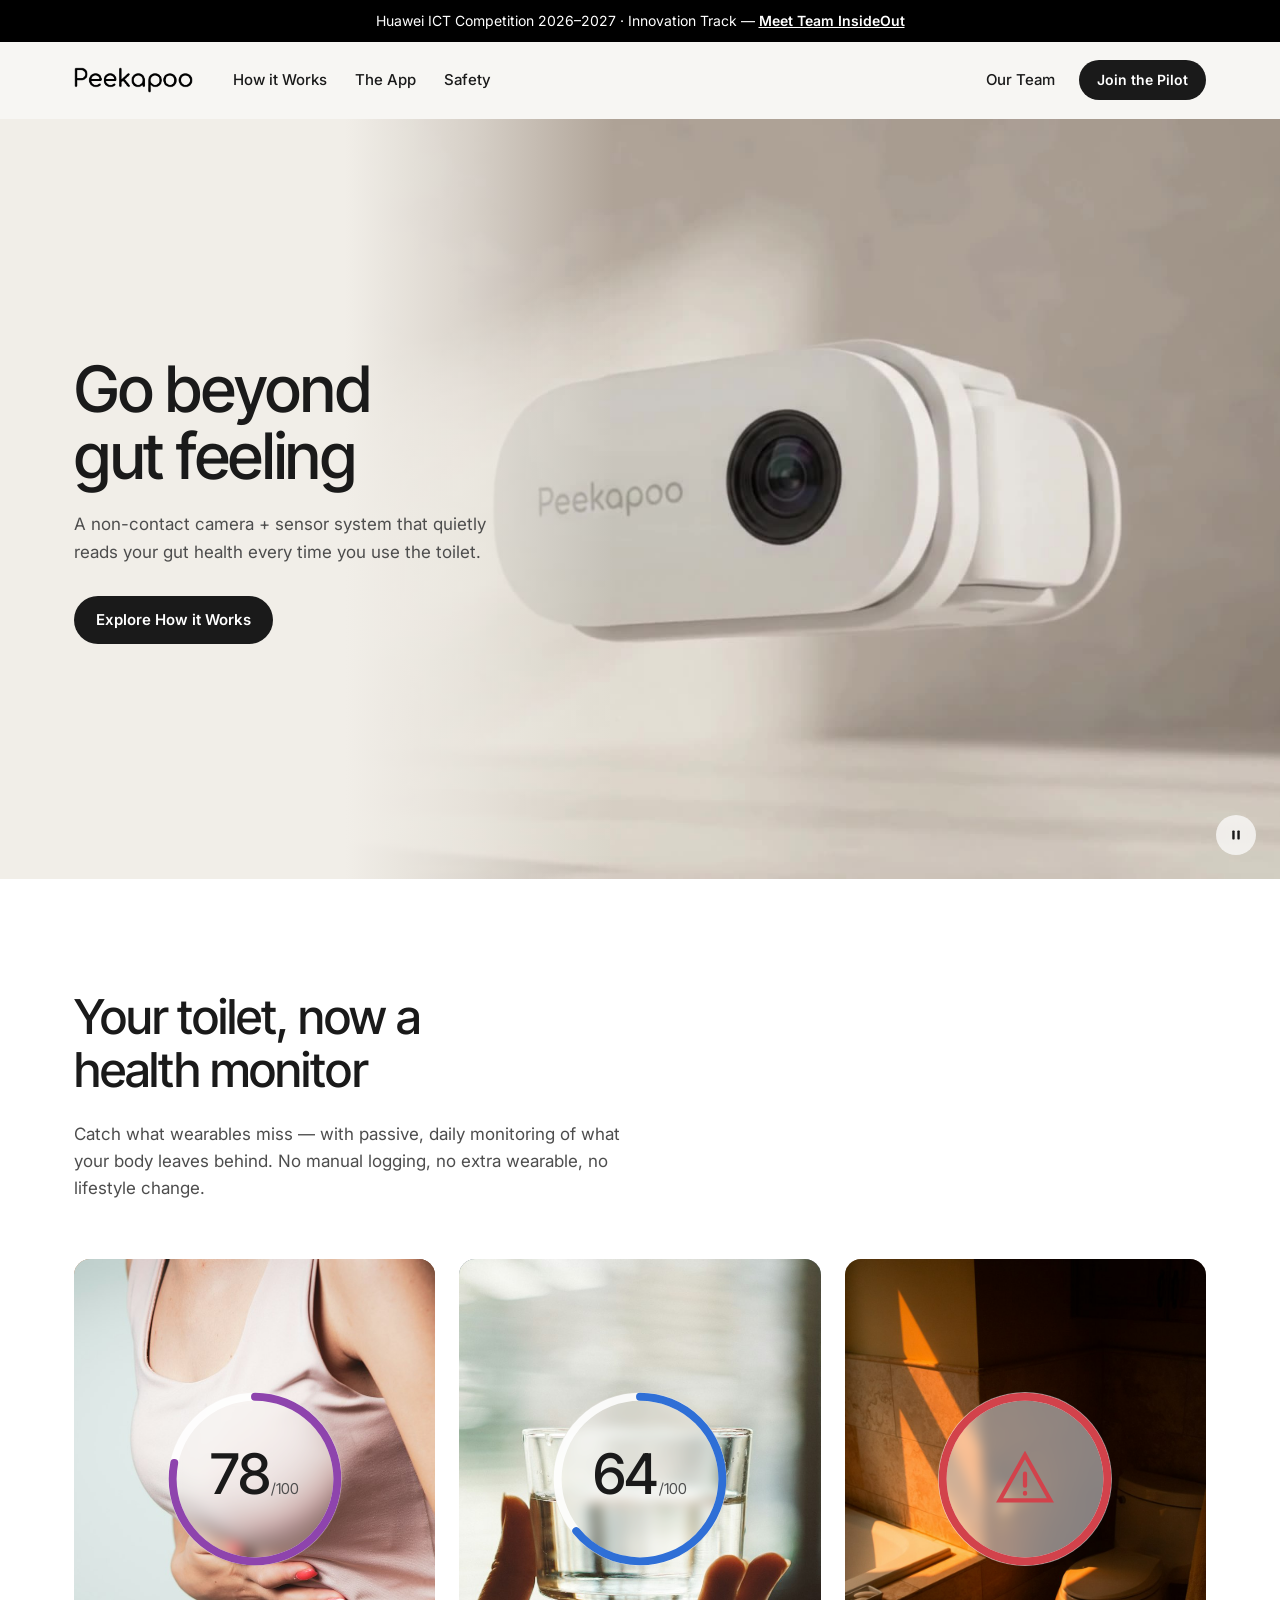
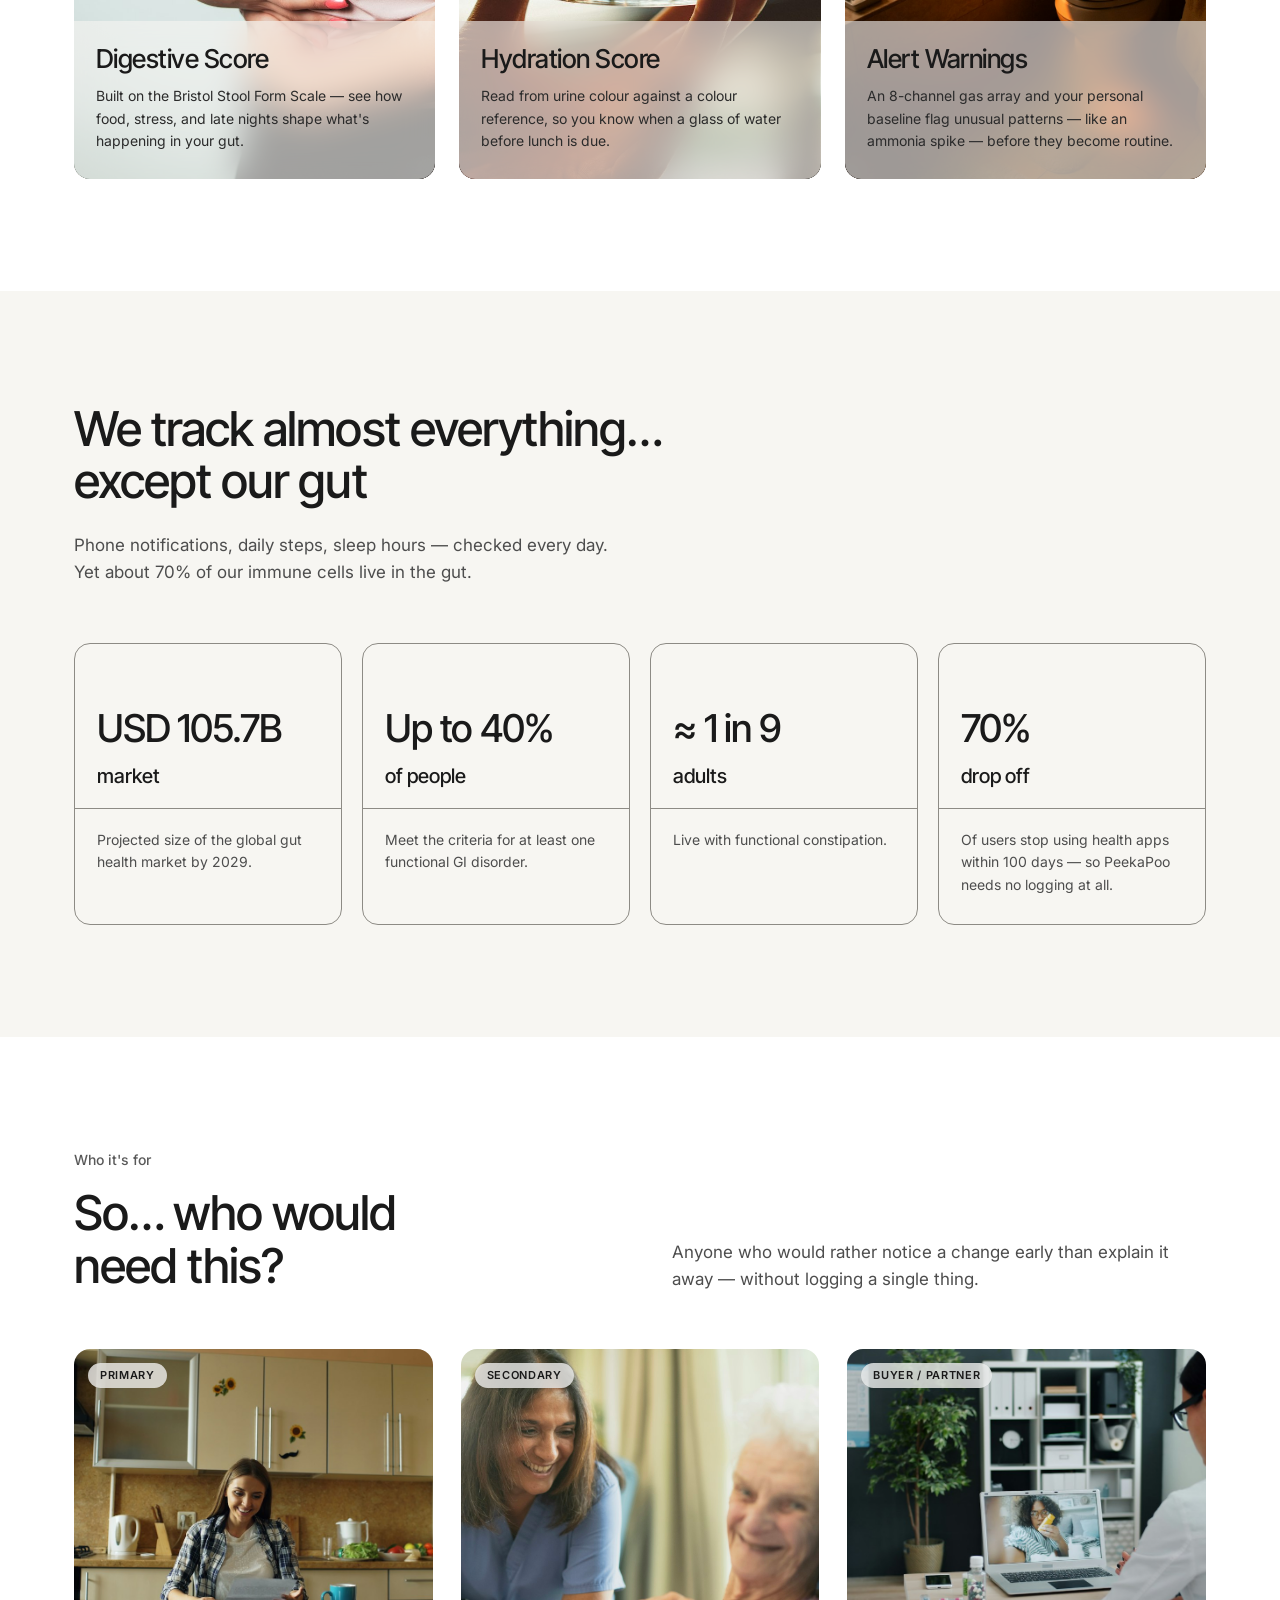
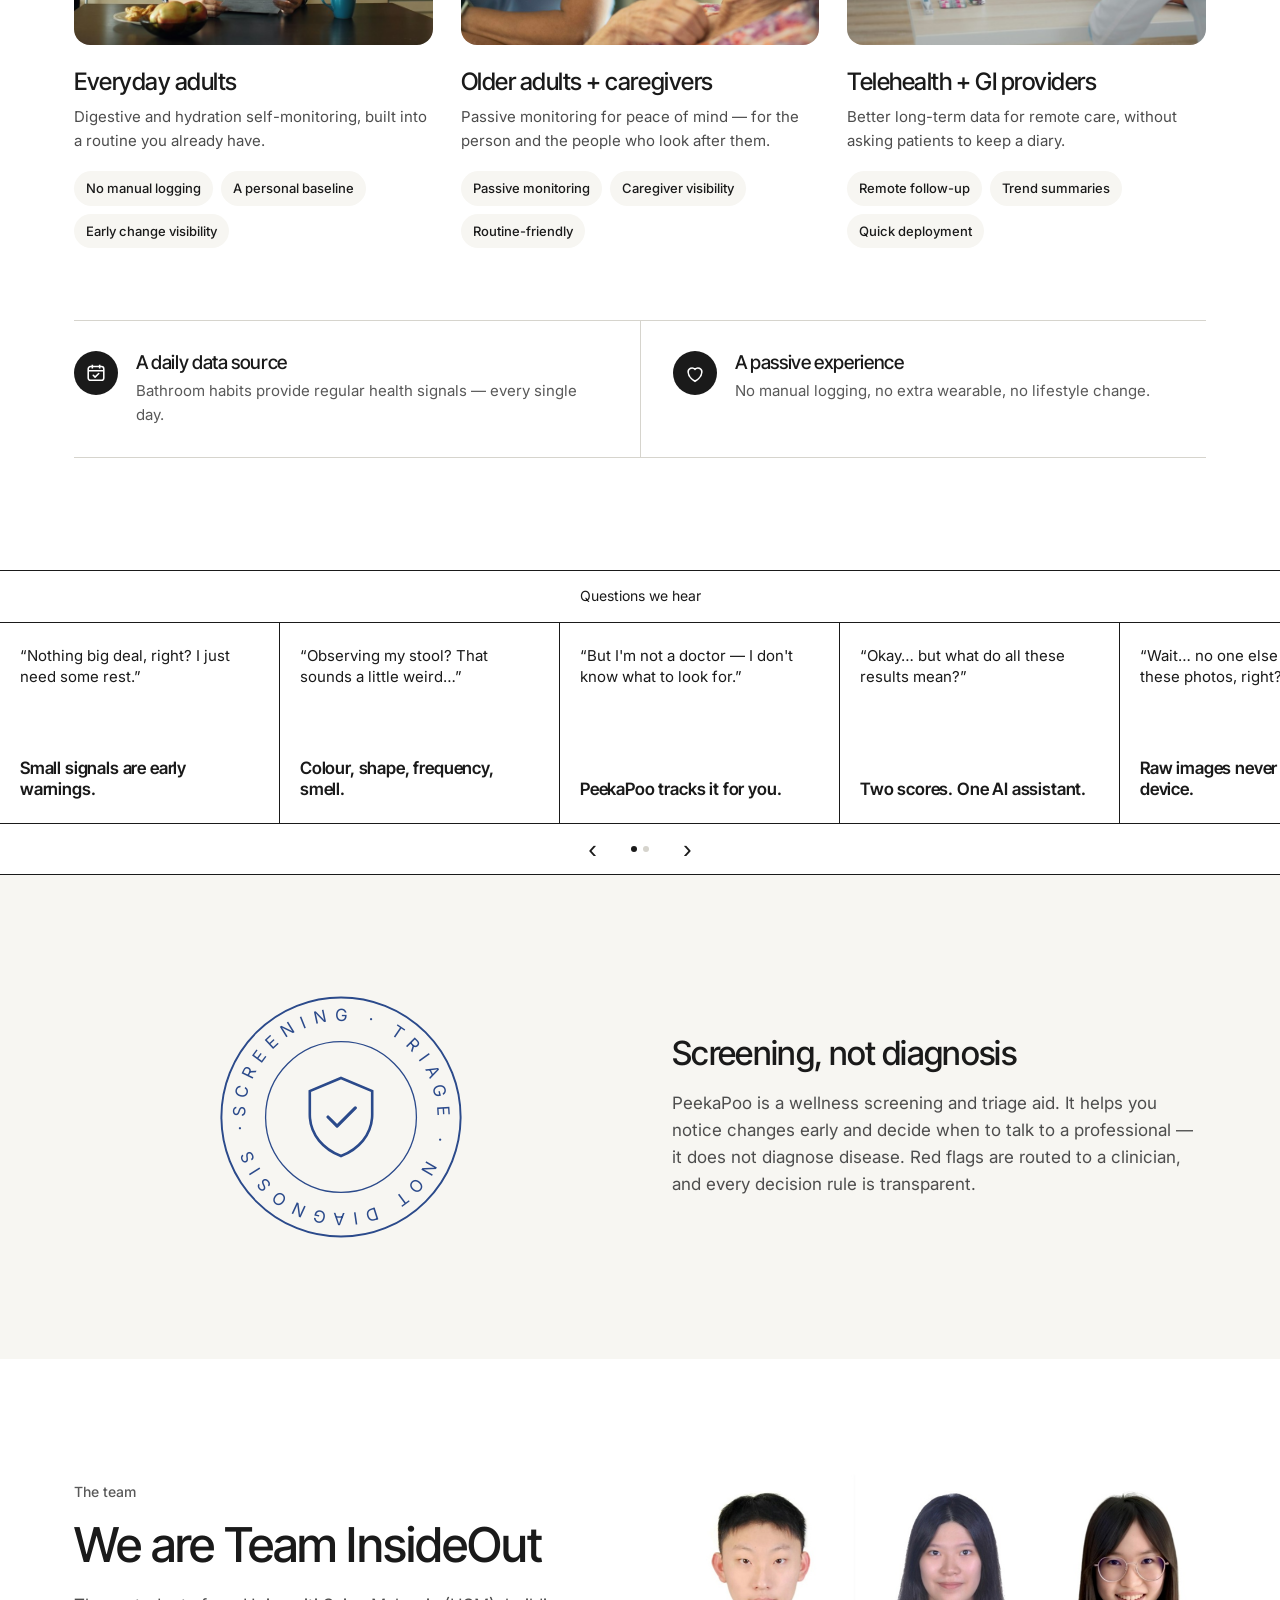
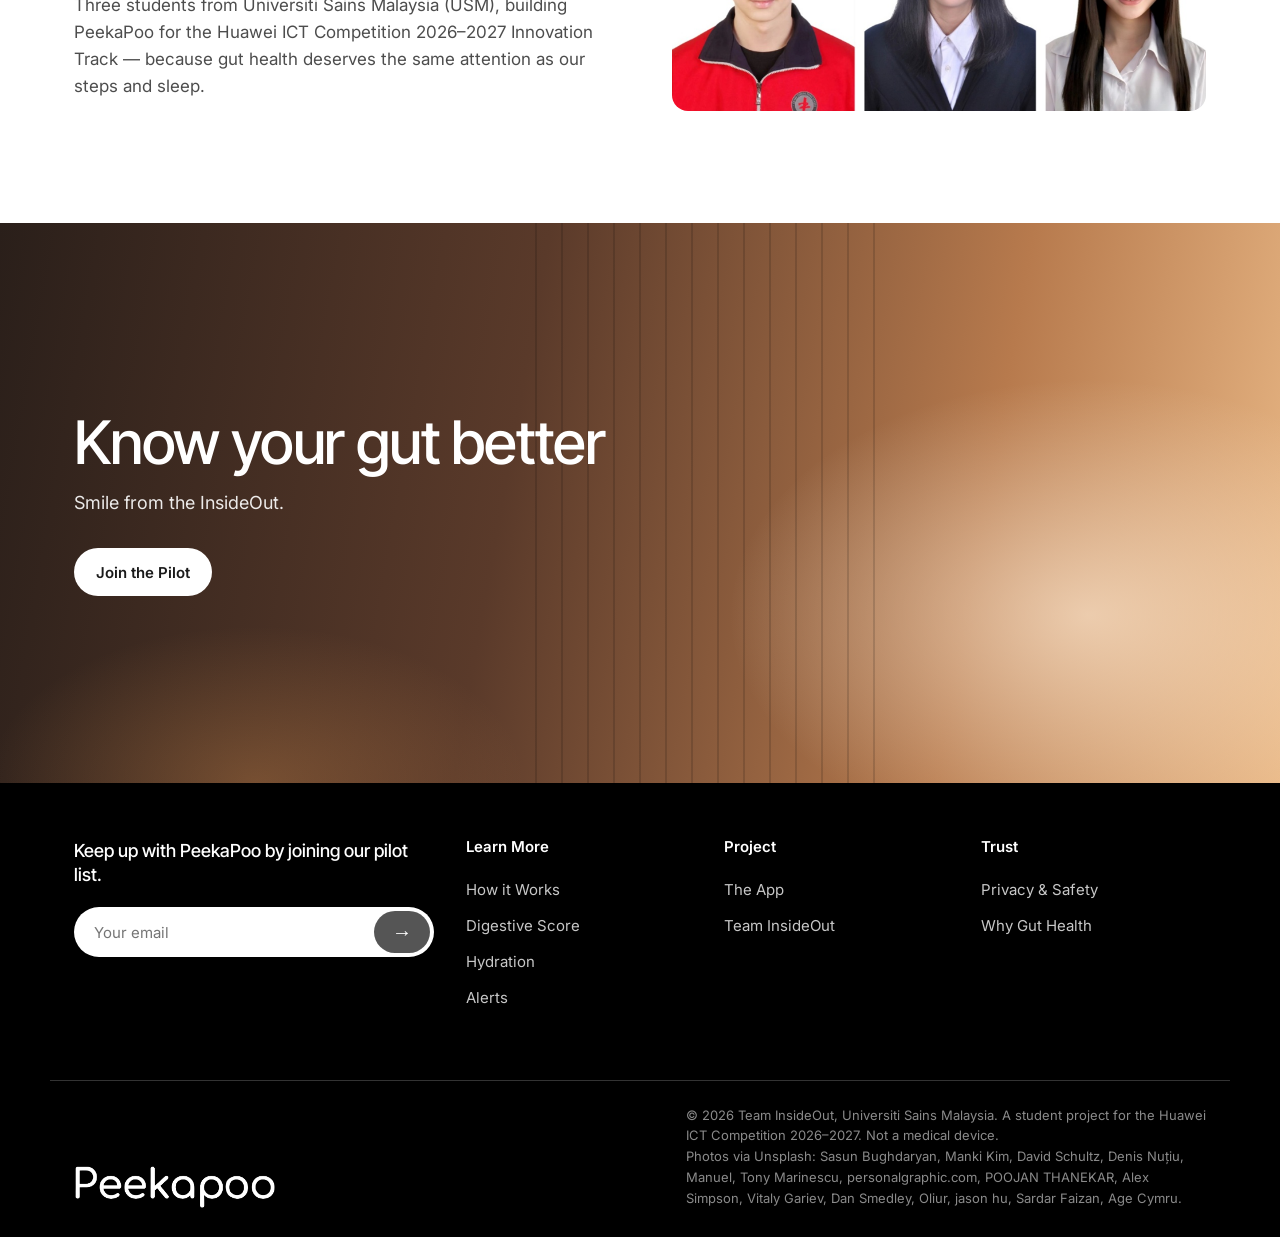
==== index.html @ 0a63be62 "Use Peekapoo wordmark as site logo, with cache-safe fallbacks" ====
<!doctype html>
<html lang="en">
<head>
  <meta charset="utf-8">
  <meta name="viewport" content="width=device-width, initial-scale=1">
  <title>PeekaPoo – Non-Contact AI Gut Health Monitor for Your Toilet</title>
  <meta name="description" content="PeekaPoo is a non-contact camera and gas-sensor system that quietly reads your gut health every time you use the toilet — Digestive and Hydration Scores, alerts and an AI assistant. By Team InsideOut, USM.">
  <link rel="canonical" href="https://yangye3058845465-sys.github.io/peekapoo-website/">
  <meta name="theme-color" content="#f7f6f2">
  <link rel="icon" href="assets/favicon.svg" type="image/svg+xml">
  <link rel="icon" href="favicon.ico" sizes="32x32">
  <link rel="apple-touch-icon" href="assets/apple-touch-icon.png">
  <meta property="og:type" content="website">
  <meta property="og:site_name" content="PeekaPoo">
  <meta property="og:title" content="PeekaPoo – Non-Contact AI Gut Health Monitor for Your Toilet">
  <meta property="og:description" content="PeekaPoo is a non-contact camera and gas-sensor system that quietly reads your gut health every time you use the toilet — Digestive and Hydration Scores, alerts and an AI assistant. By Team InsideOut, USM.">
  <meta property="og:url" content="https://yangye3058845465-sys.github.io/peekapoo-website/">
  <meta property="og:image" content="https://yangye3058845465-sys.github.io/peekapoo-website/assets/og-image.jpg">
  <meta property="og:image:width" content="1200">
  <meta property="og:image:height" content="630">
  <meta name="twitter:card" content="summary_large_image">
  <script type="application/ld+json">{"@context": "https://schema.org", "@graph": [{"@type": "WebSite", "name": "PeekaPoo", "url": "https://yangye3058845465-sys.github.io/peekapoo-website/"}, {"@type": "Organization", "name": "Team InsideOut", "url": "https://yangye3058845465-sys.github.io/peekapoo-website/", "logo": "https://yangye3058845465-sys.github.io/peekapoo-website/assets/apple-touch-icon.png", "description": "Student team from Universiti Sains Malaysia building PeekaPoo for the Huawei ICT Competition 2026–2027 Innovation Track."}]}</script>
  <link rel="preconnect" href="https://fonts.googleapis.com">
  <link rel="preconnect" href="https://fonts.gstatic.com" crossorigin>
  <link href="https://fonts.googleapis.com/css2?family=Inter+Tight:wght@400;500;600&family=Inter:wght@400;500;600&display=swap" rel="stylesheet">
  <link rel="stylesheet" href="styles.css?v=32959e70">
  <script>document.documentElement.classList.add("js")</script>
</head>
<body>

<!-- Announcement bar -->
<div class="announce">
  Huawei ICT Competition 2026–2027 · Innovation Track — <a href="#team">Meet Team InsideOut</a>
</div>

<!-- Navigation -->
<header class="nav" id="top">
  <div class="container nav__inner">
    <a class="logo" href="index.html" aria-label="Peekapoo – home">
      <img class="logo__img" src="assets/logo-wordmark.png" alt="Peekapoo" width="119" height="26">
    </a>
    <nav class="nav__links" aria-label="Primary">
      <a href="how-it-works.html">How it Works</a>
      <a href="app.html">The App</a>
      <a href="safety.html">Safety</a>
    </nav>
    <div class="nav__right">
      <a class="nav__text" href="#team">Our Team</a>
      <a class="btn btn--dark btn--sm" href="#pilot">Join the Pilot</a>
      <button class="nav__burger" aria-label="Open menu" aria-expanded="false"><span></span><span></span></button>
    </div>
  </div>
  <div class="nav__mobile" hidden>
    <a href="how-it-works.html">How it Works</a>
    <a href="app.html">The App</a>
    <a href="safety.html">Safety</a>
    <a href="#team">Our Team</a>
  </div>
</header>

<main>

  <!-- Hero: product film loops behind the headline -->
  <section class="hero">
    <video class="hero__video" autoplay muted loop playsinline preload="auto" poster="assets/hero-poster.jpg" aria-hidden="true">
      <source src="assets/hero-video-sm.mp4" type="video/mp4" media="(max-width: 700px)">
      <source src="assets/hero-video.mp4" type="video/mp4">
    </video>
    <div class="hero__veil" aria-hidden="true"></div>
    <div class="container hero__content">
      <h1>Go beyond <br>gut feeling</h1>
      <p>A non-contact camera + sensor system that quietly reads your gut health every time you use the toilet.</p>
      <a class="btn btn--dark" href="how-it-works.html">Explore How it Works</a>
    </div>
    <button class="hero__toggle" type="button" aria-label="Pause background video" aria-pressed="false">
      <svg class="hero__icon-pause" viewBox="0 0 24 24" aria-hidden="true"><rect x="7" y="6" width="3.2" height="12" rx="1"/><rect x="13.8" y="6" width="3.2" height="12" rx="1"/></svg>
      <svg class="hero__icon-play" viewBox="0 0 24 24" aria-hidden="true"><path d="M8.5 6.2v11.6a.8.8 0 0 0 1.2.7l9-5.8a.8.8 0 0 0 0-1.4l-9-5.8a.8.8 0 0 0-1.2.7Z"/></svg>
    </button>
  </section>

  <!-- Turn your toilet into a tracker -->
  <section class="section section--white" id="tracker">
    <div class="container">
      <h2 class="reveal">Your toilet, now a<br>health monitor</h2>
      <p class="lead reveal">Catch what wearables miss — with passive, daily monitoring of what your body leaves behind. No manual logging, no extra wearable, no lifestyle change.</p>

      <div class="cards3">
        <article class="metric-card metric-card--gut reveal">
          <div class="metric-card__media">
            <img class="metric-card__photo" src="assets/card-digestive.jpg" alt="Person holding their stomach in discomfort" loading="lazy">
            <div class="ring" data-value="78" style="--ring:#8E44AD">
              <svg viewBox="0 0 120 120"><circle class="ring__track" cx="60" cy="60" r="52"/><circle class="ring__bar" cx="60" cy="60" r="52"/></svg>
              <div class="ring__label"><b class="ring__num" data-count="78">0</b><small>/100</small></div>
            </div>
          </div>
          <div class="metric-card__body">
            <h3>Digestive Score</h3>
            <p>Built on the Bristol Stool Form Scale — see how food, stress, and late nights shape what's happening in your gut.</p>
          </div>
        </article>

        <article class="metric-card metric-card--hydra reveal">
          <div class="metric-card__media">
            <img class="metric-card__photo" src="assets/card-hydration.jpg" alt="Hand holding a glass of water in window light" loading="lazy">
            <div class="ring" data-value="64" style="--ring:#2F6FD6">
              <svg viewBox="0 0 120 120"><circle class="ring__track" cx="60" cy="60" r="52"/><circle class="ring__bar" cx="60" cy="60" r="52"/></svg>
              <div class="ring__label"><b class="ring__num" data-count="64">0</b><small>/100</small></div>
            </div>
          </div>
          <div class="metric-card__body">
            <h3>Hydration Score</h3>
            <p>Read from urine colour against a colour reference, so you know when a glass of water before lunch is due.</p>
          </div>
        </article>

        <article class="metric-card metric-card--alert reveal">
          <div class="metric-card__media">
            <img class="metric-card__photo" src="assets/card-alert.jpg" alt="Toilet in a bathroom lit by warm evening sun" loading="lazy">
            <div class="ring ring--icon" data-value="100" style="--ring:#D2424B">
              <svg viewBox="0 0 120 120"><circle class="ring__track" cx="60" cy="60" r="52"/><circle class="ring__bar" cx="60" cy="60" r="52"/></svg>
              <div class="ring__label">
                <svg class="ring__glyph" viewBox="0 0 24 24" fill="none" stroke="currentColor" stroke-width="1.6"><path d="M12 3 2.5 20h19L12 3Z"/><path d="M12 10v4.5M12 17.2v.3" stroke-linecap="round"/></svg>
              </div>
            </div>
          </div>
          <div class="metric-card__body">
            <h3>Alert Warnings</h3>
            <p>An 8-channel gas array and your personal baseline flag unusual patterns — like an ammonia spike — before they become routine.</p>
          </div>
        </article>
      </div>
    </div>
  </section>

  <!-- Stats -->
  <section class="section section--cream" id="why">
    <div class="container">
      <h2 class="reveal">We track almost everything…<br>except our gut</h2>
      <p class="lead reveal">Phone notifications, daily steps, sleep hours — checked every day. Yet about 70% of our immune cells live in the gut.</p>
      <div class="stats">
        <article class="stat reveal">
          <div class="stat__top"><b>USD 105.7B</b><span>market</span></div>
          <p>Projected size of the global gut health market by 2029.</p>
        </article>
        <article class="stat reveal">
          <div class="stat__top"><b>Up to 40%</b><span>of people</span></div>
          <p>Meet the criteria for at least one functional GI disorder.</p>
        </article>
        <article class="stat reveal">
          <div class="stat__top"><b>≈ 1 in 9</b><span>adults</span></div>
          <p>Live with functional constipation.</p>
        </article>
        <article class="stat reveal">
          <div class="stat__top"><b>70%</b><span>drop off</span></div>
          <p>Of users stop using health apps within 100 days — so PeekaPoo needs no logging at all.</p>
        </article>
      </div>
    </div>
  </section>

  <!-- Who it's for -->
  <section class="section section--white" id="users">
    <div class="container split split--bottom">
      <div class="reveal">
        <p class="eyebrow">Who it's for</p>
        <h2>So… who would<br>need this?</h2>
      </div>
      <p class="lead reveal">Anyone who would rather notice a change early than explain it away — without logging a single thing.</p>
    </div>

    <div class="container personas">
      <article class="persona reveal">
        <figure class="persona__media">
          <img src="assets/user-everyday.jpg" alt="Woman reading at a kitchen table in the morning" loading="lazy">
          <span class="persona__tag">Primary</span>
        </figure>
        <h3>Everyday adults</h3>
        <p class="persona__line">Digestive and hydration self-monitoring, built into a routine you already have.</p>
        <ul class="persona__jobs">
          <li>No manual logging</li><li>A personal baseline</li><li>Early change visibility</li>
        </ul>
      </article>
      <article class="persona reveal">
        <figure class="persona__media">
          <img src="assets/user-caregiver.jpg" alt="Caregiver sharing a laugh with an elderly woman" loading="lazy">
          <span class="persona__tag">Secondary</span>
        </figure>
        <h3>Older adults + caregivers</h3>
        <p class="persona__line">Passive monitoring for peace of mind — for the person and the people who look after them.</p>
        <ul class="persona__jobs">
          <li>Passive monitoring</li><li>Caregiver visibility</li><li>Routine-friendly</li>
        </ul>
      </article>
      <article class="persona reveal">
        <figure class="persona__media">
          <img src="assets/user-provider.jpg" alt="Doctor speaking with a patient over a video call" loading="lazy">
          <span class="persona__tag">Buyer / Partner</span>
        </figure>
        <h3>Telehealth + GI providers</h3>
        <p class="persona__line">Better long-term data for remote care, without asking patients to keep a diary.</p>
        <ul class="persona__jobs">
          <li>Remote follow-up</li><li>Trend summaries</li><li>Quick deployment</li>
        </ul>
      </article>
    </div>

    <div class="container">
      <div class="common reveal">
        <div class="common__item">
          <span class="common__icon" aria-hidden="true"><svg viewBox="0 0 24 24" fill="none" stroke="currentColor" stroke-width="1.7"><rect x="3.5" y="5" width="17" height="15" rx="2.5"/><path d="M3.5 9.5h17M8 3v4M16 3v4"/><path d="m9 14.5 2 2 4-4" stroke-linecap="round" stroke-linejoin="round"/></svg></span>
          <div><h3>A daily data source</h3><p>Bathroom habits provide regular health signals — every single day.</p></div>
        </div>
        <div class="common__item">
          <span class="common__icon" aria-hidden="true"><svg viewBox="0 0 24 24" fill="none" stroke="currentColor" stroke-width="1.7"><path d="M12 21s-7.5-4.4-7.5-10.2A4.3 4.3 0 0 1 12 8a4.3 4.3 0 0 1 7.5 2.8C19.5 16.6 12 21 12 21Z"/></svg></span>
          <div><h3>A passive experience</h3><p>No manual logging, no extra wearable, no lifestyle change.</p></div>
        </div>
      </div>
    </div>
  </section>

  <!-- Questions band (headlines style) -->
  <section class="quotes" aria-label="Questions we hear">
    <p class="quotes__title">Questions we hear</p>
    <div class="quotes__track" id="quotes-track">
      <figure><blockquote>“Nothing big deal, right? I just need some rest.”</blockquote><figcaption>Small signals are early warnings.</figcaption></figure>
      <figure><blockquote>“Observing my stool? That sounds a little weird…”</blockquote><figcaption>Colour, shape, frequency, smell.</figcaption></figure>
      <figure><blockquote>“But I'm not a doctor — I don't know what to look for.”</blockquote><figcaption>PeekaPoo tracks it for you.</figcaption></figure>
      <figure><blockquote>“Okay… but what do all these results mean?”</blockquote><figcaption>Two scores. One AI assistant.</figcaption></figure>
      <figure><blockquote>“Wait… no one else can see these photos, right?”</blockquote><figcaption>Raw images never leave the device.</figcaption></figure>
      <figure><blockquote>“How can I check my gut health in real time?”</blockquote><figcaption>Edge AI on Atlas 200I DK A2.</figcaption></figure>
      <figure><blockquote>“So… who would need this?”</blockquote><figcaption>Adults, caregivers, providers.</figcaption></figure>
    </div>
    <div class="quotes__nav">
      <button class="quotes__btn" data-dir="-1" aria-label="Previous">‹</button>
      <span class="quotes__dots" id="quotes-dots"></span>
      <button class="quotes__btn" data-dir="1" aria-label="Next">›</button>
    </div>
  </section>

  <!-- Responsibility block (partnership style) -->
  <section class="section section--cream">
    <div class="container split">
      <div class="seal reveal" aria-hidden="true">
        <svg viewBox="0 0 200 200">
          <defs><path id="sealpath" d="M100,100 m-74,0 a74,74 0 1,1 148,0 a74,74 0 1,1 -148,0"/></defs>
          <circle cx="100" cy="100" r="92" fill="none" stroke="currentColor" stroke-width="1.5"/>
          <circle cx="100" cy="100" r="58" fill="none" stroke="currentColor" stroke-width="1"/>
          <text font-size="13" fill="currentColor"><textPath href="#sealpath" textLength="458" lengthAdjust="spacing">SCREENING · TRIAGE · NOT DIAGNOSIS · </textPath></text>
          <path d="M100 70 l24 10 v18 c0 16-11 27-24 32 c-13-5-24-16-24-32 v-18z" fill="none" stroke="currentColor" stroke-width="2"/>
          <path d="M90 100 l7 7 l14 -14" fill="none" stroke="currentColor" stroke-width="2.4" stroke-linecap="round" stroke-linejoin="round"/>
        </svg>
      </div>
      <div class="reveal">
        <h2 class="h2--sm">Screening, not diagnosis</h2>
        <p>PeekaPoo is a wellness screening and triage aid. It helps you notice changes early and decide when to talk to a professional — it does not diagnose disease. Red flags are routed to a clinician, and every decision rule is transparent.</p>
      </div>
    </div>
  </section>

  <!-- Team -->
  <section class="section section--white" id="team">
    <div class="container split">
      <div class="reveal">
        <p class="eyebrow">The team</p>
        <h2>We are Team InsideOut</h2>
        <p>Three students from Universiti Sains Malaysia (USM), building PeekaPoo for the Huawei ICT Competition 2026–2027 Innovation Track — because gut health deserves the same attention as our steps and sleep.</p>
      </div>
      <figure class="team-photo reveal">
        <img src="assets/team.png" alt="Portraits of the three members of Team InsideOut">
      </figure>
    </div>
  </section>

  <!-- Final CTA -->
  <section class="cta">
    <div class="cta__art" aria-hidden="true"></div>
    <div class="container cta__content">
      <h2>Know your gut better</h2>
      <p>Smile from the InsideOut.</p>
      <a class="btn btn--light" href="#pilot">Join the Pilot</a>
    </div>
  </section>

</main>

<footer class="footer">
  <div class="container footer__grid">
    <div class="footer__signup" id="pilot">
      <p>Keep up with PeekaPoo by joining our pilot list.</p>
      <form class="signup" onsubmit="event.preventDefault(); this.classList.add('is-done');">
        <input type="email" placeholder="Your email" aria-label="Your email" required>
        <button type="submit" aria-label="Submit">→</button>
        <span class="signup__ok">Thanks — we'll be in touch.</span>
      </form>
    </div>
    <div>
      <h4>Learn More</h4>
      <a href="how-it-works.html">How it Works</a><a href="#tracker">Digestive Score</a><a href="#tracker">Hydration</a><a href="#tracker">Alerts</a>
    </div>
    <div>
      <h4>Project</h4>
      <a href="app.html">The App</a><a href="#team">Team InsideOut</a>
    </div>
    <div>
      <h4>Trust</h4>
      <a href="safety.html">Privacy &amp; Safety</a><a href="#why">Why Gut Health</a>
    </div>
  </div>
  <div class="container footer__bottom">
    <a class="logo logo--footer" href="index.html" aria-label="Peekapoo – home"><img class="logo__img" src="assets/logo-wordmark.png" alt="Peekapoo" width="202" height="44"></a>
    <small>© 2026 Team InsideOut, Universiti Sains Malaysia. A student project for the Huawei ICT Competition 2026–2027. Not a medical device.<br>Photos via Unsplash: Sasun Bughdaryan, Manki Kim, David Schultz, Denis Nuțiu, Manuel, Tony Marinescu, personalgraphic.com, POOJAN THANEKAR, Alex Simpson, Vitaly Gariev, Dan Smedley, Oliur, jason hu, Sardar Faizan, Age Cymru.</small>
  </div>
</footer>

<script src="script.js?v=0e0ac335"></script>
</body>
</html>
---- styles.css ----
/* PeekaPoo — visual language modelled on kohlerhealth.com:
   warm off-white surfaces, near-black type, geometric grotesk headings,
   pill buttons, outlined cards, full-bleed product-film hero. */

:root {
  --white: #ffffff;
  --cream: #f7f6f2;
  --stone: #ebeae6;
  --line: #d6d4cd;
  --ink: #1a1a1a;
  --ink-2: #4d4d4d;
  --muted: #595959;

  --gut: #8e44ad;
  --hydra: #2f6fd6;
  --alert: #d2424b;
  --amber: #f97c20;

  --radius: 12px;
  --radius-lg: 16px;
  --container: 1180px;
  --gutter: 24px;

  --font-head: "Inter Tight", "Inter", system-ui, -apple-system, "Segoe UI", sans-serif;
  --font-body: "Inter", system-ui, -apple-system, "Segoe UI", sans-serif;
}

*, *::before, *::after { box-sizing: border-box; }
html { scroll-behavior: smooth; scroll-padding-top: 84px; }
body {
  margin: 0;
  background: var(--white);
  color: var(--ink);
  font: 400 16px/1.6 var(--font-body);
  -webkit-font-smoothing: antialiased;
  overflow-x: hidden;
}
img { max-width: 100%; display: block; }
a { color: inherit; }
h1, h2, h3, h4 { font-family: var(--font-head); font-weight: 500; margin: 0; letter-spacing: -0.02em; color: var(--ink); }
h1 { font-size: clamp(40px, 5.4vw, 64px); line-height: 1.05; }
h2 { font-size: clamp(32px, 3.8vw, 48px); line-height: 1.1; }
.h2--sm { font-size: clamp(26px, 2.6vw, 34px); }
h3 { font-size: 22px; line-height: 1.25; }
p { margin: 0; }

.container { width: 100%; max-width: var(--container); margin: 0 auto; padding: 0 var(--gutter); }
.section { padding: 112px 0; }
.section--white { background: var(--white); }
.section--cream { background: var(--cream); }
.eyebrow { font-size: 14px; font-weight: 500; color: var(--muted); margin-bottom: 16px; }
.lead { max-width: 560px; margin-top: 24px; font-size: 17px; color: var(--ink-2); }
.subhead { font-family: var(--font-head); font-size: 22px; margin: 20px 0 24px; letter-spacing: -0.01em; }
.subhead ~ p + .btn { margin-top: 28px; }
.fine { font-size: 13px; color: var(--muted); margin-top: 18px; }

/* Buttons */
.btn {
  display: inline-flex; align-items: center; justify-content: center;
  height: 48px; padding: 0 22px; border-radius: 999px;
  font: 600 15px/1 var(--font-body); text-decoration: none;
  transition: transform .2s ease, background .2s ease, color .2s ease;
}
.btn:hover { transform: translateY(-1px); }
.btn--sm { height: 40px; padding: 0 18px; font-size: 14px; }
.btn--dark { background: var(--ink); color: var(--white); }
.btn--dark:hover { background: #000; }
.btn--light { background: var(--white); color: var(--ink); }

/* Announcement + nav */
.announce { background: #000; color: #fff; font-size: 14px; text-align: center; padding: 10px 16px; }
.announce a { font-weight: 600; }
.nav { position: sticky; top: 0; z-index: 50; background: rgba(247, 246, 242, .92); backdrop-filter: blur(12px); border-bottom: 1px solid transparent; transition: border-color .2s; }
.nav.is-scrolled { border-bottom-color: var(--stone); }
.nav__inner { display: flex; align-items: center; height: 76px; gap: 40px; }
.logo { display: inline-flex; align-items: center; text-decoration: none; flex: none; }
.logo__img { display: block; width: auto; height: 26px; }
.logo:focus-visible { outline: 2px solid var(--ink); outline-offset: 4px; border-radius: 4px; }
/* Text-logo rules kept so a browser still holding an older cached page renders it cleanly */
.logo__bold { font: 600 22px/1 var(--font-head); letter-spacing: -0.03em; }
.logo__light { font: 400 22px/1 var(--font-head); }
.logo__bold::after { content: "."; }
.nav__links { display: flex; gap: 28px; }
.nav__links a, .nav__text { font-size: 15px; font-weight: 500; text-decoration: none; }
.nav__links a:hover, .nav__text:hover { text-decoration: underline; text-underline-offset: 4px; }
.nav__right { margin-left: auto; display: flex; align-items: center; gap: 24px; }
.nav__burger { display: none; width: 40px; height: 40px; border: 0; background: none; padding: 10px 8px; cursor: pointer; }
.nav__burger span { display: block; height: 2px; background: var(--ink); margin: 5px 0; transition: transform .2s; }
.nav__burger[aria-expanded="true"] span:first-child { transform: translateY(3.5px) rotate(45deg); }
.nav__burger[aria-expanded="true"] span:last-child { transform: translateY(-3.5px) rotate(-45deg); }
.nav__mobile { display: flex; flex-direction: column; padding: 8px var(--gutter) 20px; border-top: 1px solid var(--stone); }
.nav__mobile[hidden] { display: none; }
.nav__mobile a { padding: 12px 0; font-size: 18px; font-family: var(--font-head); text-decoration: none; border-bottom: 1px solid var(--stone); }

/* Hero — product film behind a warm veil */
.hero { position: relative; min-height: 600px; height: calc(100svh - 116px); max-height: 760px; display: flex; align-items: center; overflow: hidden; background: #f1eee8; }
.hero__video { position: absolute; top: 0; right: 0; bottom: 0; left: 27%; width: 73%; height: 100%; object-fit: cover; object-position: 50% 50%; }
.hero__veil { position: absolute; inset: 0; background: linear-gradient(90deg, #f1eee8 0%, #f1eee8 27%, rgba(241, 238, 232, .6) 37%, rgba(241, 238, 232, 0) 48%); }
.hero__toggle { position: absolute; right: 24px; bottom: 24px; z-index: 2; display: grid; place-items: center; width: 40px; height: 40px; border: 0; border-radius: 50%; cursor: pointer; color: var(--ink);
  background: rgba(255, 255, 255, .7); backdrop-filter: blur(10px); -webkit-backdrop-filter: blur(10px); transition: background .2s; }
.hero__toggle:hover { background: #fff; }
.hero__toggle:focus-visible { outline: 2px solid var(--ink); outline-offset: 3px; }
.hero__toggle svg { width: 18px; height: 18px; fill: currentColor; }
.hero__icon-play, .hero__toggle[aria-pressed="true"] .hero__icon-pause { display: none; }
.hero__toggle[aria-pressed="true"] .hero__icon-play { display: block; }
.hero__content { position: relative; z-index: 1; }
.hero__content h1 { max-width: 620px; }
.hero__content p { max-width: 460px; margin: 22px 0 30px; font-size: 17px; color: var(--ink-2); }

/* Metric cards (ring) */
.cards3 { display: grid; grid-template-columns: repeat(3, 1fr); gap: 24px; margin-top: 56px; }
.metric-card { position: relative; border-radius: var(--radius-lg); overflow: hidden; min-height: 520px; display: flex; flex-direction: column; color: var(--ink); }
.metric-card__media { flex: 1; display: grid; place-items: center; padding: 40px 0 120px; }
.metric-card--gut   { background: radial-gradient(90% 70% at 30% 20%, #e8c39c, #b98157 45%, #5e4031); }
.metric-card--hydra { background: radial-gradient(90% 70% at 70% 20%, #e7ecef, #a9b8c4 45%, #4d5b66); }
.metric-card--alert { background: radial-gradient(90% 70% at 50% 15%, #f4ece4, #d9cbbd 50%, #8b7b6d); }
.metric-card__photo { position: absolute; inset: 0; width: 100%; height: 100%; object-fit: cover; }
.metric-card--gut .metric-card__photo { object-position: 42% 50%; }
.metric-card--hydra .metric-card__photo { object-position: 52% 50%; }
.metric-card--alert .metric-card__photo { object-position: 50% 30%; }
.metric-card__body { position: absolute; left: 0; right: 0; bottom: 0; padding: 22px 22px 26px; background: rgba(247, 246, 242, .62); backdrop-filter: blur(18px) saturate(1.2); -webkit-backdrop-filter: blur(18px) saturate(1.2); }
.metric-card__body h3 { font-size: 26px; margin-bottom: 10px; }
.metric-card__body p { font-size: 14px; color: #2b2b2b; }

.ring { --p: 0; position: relative; width: 190px; height: 190px; }
.ring > svg { width: 100%; height: 100%; transform: rotate(-90deg); }
.ring::before { content: ""; position: absolute; inset: 8px; border-radius: 50%; background: rgba(255, 255, 255, .22); backdrop-filter: blur(6px); -webkit-backdrop-filter: blur(6px); }
.ring__track { fill: none; stroke: rgba(255, 255, 255, .85); stroke-width: 5; }
.ring__bar { fill: none; stroke: var(--ring); stroke-width: 5; stroke-linecap: round; stroke-dasharray: 326.7; stroke-dashoffset: calc(326.7 * (1 - var(--p))); transition: stroke-dashoffset 1.6s cubic-bezier(.2, .7, .2, 1); }
.ring__label { position: absolute; inset: 0; display: flex; align-items: baseline; justify-content: center; padding-top: 62px; font-family: var(--font-head); color: var(--ink); }
.ring__num { font-size: 56px; font-weight: 500; line-height: 1; letter-spacing: -0.03em; }
.ring__label small { font-size: 15px; margin-left: 2px; color: var(--ink-2); }
.ring--icon .ring__label { align-items: center; padding: 0; color: var(--ring); }
.ring--icon::before { background: rgba(255, 255, 255, .5); }
.ring__glyph { width: 64px; height: 64px; }

.split { display: grid; grid-template-columns: 1fr 1fr; gap: 64px; align-items: center; }

/* How it works — accordion on the left, photo stage on the right (as on the reference's How it Works page) */
.how__grid { display: grid; grid-template-columns: 1fr 1.08fr; gap: 72px; align-items: start; margin-top: 56px; }
.how__list { grid-column: 1; grid-row: 1; list-style: none; margin: 0; padding: 0; border-top: 1px solid var(--line); }
.how__media { grid-column: 2; grid-row: 1; position: relative; aspect-ratio: 4 / 5; max-height: 640px; width: 100%; border-radius: var(--radius-lg); overflow: hidden; background: var(--stone); }
.how__photo { position: absolute; inset: 0; margin: 0; opacity: 0; transition: opacity .7s ease; }
.how__photo img { width: 100%; height: 100%; object-fit: cover; transform: scale(1.04); transition: transform 7s ease-out; }
.how__photo.is-active { opacity: 1; }
.how__photo.is-active img { transform: scale(1); }
.how__photo--light { background: #fff; }
.how__photo[data-step="1"] img { object-position: 30% 50%; }
.how__photo--light img { object-fit: contain; object-position: 50% 100%; padding-top: 24px; }
.how__chip { position: absolute; left: 20px; right: 20px; bottom: 20px; padding: 14px 18px; border-radius: 14px; font-size: 14px; color: var(--ink);
  background: rgba(247, 246, 242, .62); backdrop-filter: blur(16px) saturate(1.2); -webkit-backdrop-filter: blur(16px) saturate(1.2); box-shadow: 0 10px 30px rgba(0, 0, 0, .08); }
.how__chip b { font-weight: 600; }

.how__item { position: relative; border-bottom: 1px solid var(--line); }
.how__head { display: flex; align-items: baseline; gap: 18px; width: 100%; padding: 22px 0; border: 0; background: none; cursor: pointer; text-align: left;
  font: 500 clamp(24px, 2.4vw, 30px)/1.15 var(--font-head); letter-spacing: -0.02em; color: #9b988f; transition: color .25s; }
.how__head:hover, .how__item.is-active .how__head { color: var(--ink); }
.how__head:focus-visible { outline: 2px solid var(--ink); outline-offset: 4px; border-radius: 4px; }
.how__n { flex: none; width: 26px; font: 500 13px/1 var(--font-body); letter-spacing: 0; color: var(--muted); }
.how__bar { position: absolute; left: 0; right: 0; bottom: -1px; height: 2px; overflow: hidden; }
.how__bar i { display: block; height: 100%; background: var(--ink); transform: scaleX(0); transform-origin: left; }
.how__item.is-active .how__bar i { animation: howbar 7s linear forwards; }
.how.is-paused .how__bar i { animation-play-state: paused; }
@keyframes howbar { to { transform: scaleX(1); } }
.how__body { display: grid; grid-template-rows: 0fr; transition: grid-template-rows .45s ease; }
.how__item.is-active .how__body { grid-template-rows: 1fr; }
.how__inner { min-height: 0; overflow: hidden; padding-left: 44px; }
.how__inner p { color: var(--ink-2); font-size: 16px; }
.how__tags { list-style: none; display: flex; flex-wrap: wrap; gap: 8px; margin: 18px 0 26px; padding: 0; }
.how__tags li { padding: 6px 12px; border: 1px solid #b9b6ae; border-radius: 999px; font-size: 13px; font-weight: 500; }

/* Two white sections in a row get a hairline */
.section--white + .section--white { border-top: 1px solid var(--stone); }

/* Phone mockups */
.phone { width: 300px; max-width: 100%; padding: 10px; border-radius: 42px; background: #111; box-shadow: 0 30px 60px rgba(0, 0, 0, .18), inset 0 0 0 2px #2a2a2a; }
.phone img { width: 100%; aspect-ratio: 449 / 882; object-fit: cover; object-position: top; border-radius: 32px; background: #14122b; }

.system-visual { position: relative; display: grid; place-items: center; min-height: 600px; border-radius: var(--radius-lg); overflow: hidden;
  background: radial-gradient(80% 60% at 70% 30%, #efe2d3, #cbb39b 50%, #8c705b); }
.phone--tilt { width: 270px; transform: rotate(-4deg); }
.float-chip { position: absolute; left: 50%; bottom: 40px; transform: translateX(-50%); display: flex; gap: 12px; align-items: center; width: min(86%, 380px); padding: 14px 18px; border-radius: 14px;
  background: rgba(255, 255, 255, .5); backdrop-filter: blur(14px); -webkit-backdrop-filter: blur(14px); font-size: 14px; color: var(--ink); box-shadow: 0 10px 30px rgba(0, 0, 0, .1); }
.float-chip svg { flex: none; width: 22px; height: 22px; }

.badges { list-style: none; padding: 0; margin: 80px 0 0; display: grid; grid-template-columns: repeat(6, 1fr); gap: 16px; }
.badges li { display: flex; flex-direction: column; align-items: center; justify-content: center; text-align: center; min-height: 112px; padding: 16px; border: 1px solid var(--line); border-radius: var(--radius); background: var(--white); }
.badges b { font: 600 17px/1.2 var(--font-head); letter-spacing: -0.01em; }
.badges span { font-size: 12px; color: var(--muted); margin-top: 6px; }

/* App showcase */
.showcase { margin-top: 48px; }
.showcase__tabs { display: flex; flex-wrap: wrap; gap: 8px; padding-bottom: 32px; border-bottom: 1px solid var(--stone); }
.showcase__tabs button { height: 40px; padding: 0 18px; border-radius: 999px; border: 1px solid var(--line); background: var(--white); font: 500 14px/1 var(--font-body); color: var(--ink); cursor: pointer; transition: all .2s; }
.showcase__tabs button:hover { border-color: var(--ink); }
.showcase__tabs button[aria-selected="true"] { background: var(--ink); border-color: var(--ink); color: #fff; }
.showcase__stage { display: grid; grid-template-columns: 360px 1fr; gap: 80px; align-items: center; padding-top: 56px; }
.showcase__stage .phone { justify-self: center; }
.showcase__stage .phone img { transition: opacity .25s ease; }
.showcase__stage .phone img.is-fading { opacity: 0; }
.showcase__panel { display: none; max-width: 520px; }
.showcase__panel.is-active { display: block; animation: fadeUp .45s ease both; }
.showcase__panel h3 { font-size: 32px; margin-bottom: 20px; }
.showcase__panel > p { color: var(--ink-2); font-size: 17px; }
.showcase__panel dl { margin: 0; }
.showcase__panel dt { font: 500 19px/1.3 var(--font-head); padding-top: 18px; border-top: 1px solid var(--stone); }
.showcase__panel dd { margin: 4px 0 18px; color: var(--muted); font-size: 15px; }
.chat { margin-top: 24px; display: grid; gap: 10px; }
.chat p { padding: 14px 18px; border-radius: 18px; font-size: 15px; max-width: 92%; }
.chat__q { justify-self: end; background: var(--ink); color: #fff; border-bottom-right-radius: 4px; }
.chat__a { background: var(--white); border-bottom-left-radius: 4px; }
@keyframes fadeUp { from { opacity: 0; transform: translateY(10px); } to { opacity: 1; transform: none; } }

/* Safety */
.safety { display: grid; grid-template-columns: 1fr 1.1fr 1fr; gap: 32px; align-items: center; margin-top: 56px; }
.safety__col { border: 1px solid var(--line); border-radius: var(--radius-lg); padding: 32px 28px; }
.safety__col h3 { font-size: 26px; margin-bottom: 18px; }
.safety__img { margin: 0; border-radius: var(--radius-lg); overflow: hidden; background: var(--cream); }
.safety__img img { width: 100%; aspect-ratio: 1; object-fit: cover; }
.ticks { list-style: none; padding: 0; margin: 0; }
.ticks li { position: relative; padding: 14px 0 14px 32px; border-top: 1px solid var(--stone); font-size: 15px; }
.ticks li::before { content: ""; position: absolute; left: 4px; top: 19px; width: 12px; height: 7px; border-left: 2px solid var(--ink); border-bottom: 2px solid var(--ink); transform: rotate(-45deg); }

/* Stats (outlined cards, as on the reference) */
.stats { display: grid; grid-template-columns: repeat(4, 1fr); gap: 20px; margin-top: 56px; }
.stat { border: 1px solid #8d8b85; border-radius: var(--radius-lg); background: var(--cream); overflow: hidden; display: flex; flex-direction: column; }
.stat__top { padding: 64px 22px 20px; border-bottom: 1px solid #8d8b85; }
.stat__top b { display: block; font: 500 clamp(30px, 3vw, 42px)/1.05 var(--font-head); letter-spacing: -0.03em; }
.stat__top span { display: block; margin-top: 16px; font: 500 20px/1.2 var(--font-head); }
.stat p { padding: 20px 22px 28px; font-size: 14px; color: var(--ink-2); }

/* Who it's for — photo-led persona cards */
.split--bottom { align-items: end; }
.split--bottom .lead { margin-top: 0; }
.personas { display: grid; grid-template-columns: repeat(3, 1fr); gap: 28px; margin-top: 56px; }
.persona__media { position: relative; margin: 0; aspect-ratio: 4 / 3.3; border-radius: var(--radius-lg); overflow: hidden; background: var(--stone); }
.persona__media img { width: 100%; height: 100%; object-fit: cover; transition: transform .8s ease; }
.persona:hover .persona__media img { transform: scale(1.04); }
.persona__tag { position: absolute; left: 14px; top: 14px; padding: 7px 12px; border-radius: 999px; font: 600 11px/1 var(--font-body); letter-spacing: .06em; text-transform: uppercase; color: var(--ink);
  background: rgba(255, 255, 255, .72); backdrop-filter: blur(10px); -webkit-backdrop-filter: blur(10px); }
.persona h3 { margin-top: 22px; font-size: 24px; }
.persona__line { margin-top: 8px; font-size: 15px; color: var(--ink-2); }
.persona__jobs { list-style: none; display: flex; flex-wrap: wrap; gap: 8px; margin: 18px 0 0; padding: 0; }
.persona__jobs li { padding: 7px 12px; border-radius: 999px; background: var(--cream); font-size: 13px; font-weight: 500; }
.common { display: grid; grid-template-columns: 1fr 1fr; margin-top: 72px; border-top: 1px solid var(--line); border-bottom: 1px solid var(--line); }
.common__item { display: flex; gap: 18px; align-items: flex-start; padding: 30px 32px 30px 0; }
.common__item + .common__item { padding-left: 32px; border-left: 1px solid var(--line); }
.common__icon { flex: none; display: grid; place-items: center; width: 44px; height: 44px; border-radius: 50%; background: var(--ink); color: #fff; }
.common__icon svg { width: 22px; height: 22px; }
.common h3 { font-size: 19px; }
.common p { margin-top: 4px; font-size: 15px; color: var(--muted); }

/* Quotes band (reference: "in the headlines") */
.quotes { border-top: 1px solid var(--ink); border-bottom: 1px solid var(--ink); background: var(--white); }
.quotes__title { text-align: center; font-size: 14px; padding: 14px 0; border-bottom: 1px solid var(--ink); }
.quotes__track { display: flex; overflow-x: auto; scroll-snap-type: x mandatory; scrollbar-width: none; }
.quotes__track::-webkit-scrollbar { display: none; }
.quotes__track figure { flex: 0 0 280px; scroll-snap-align: start; margin: 0; padding: 22px 20px; display: flex; flex-direction: column; justify-content: space-between; min-height: 200px; border-right: 1px solid var(--ink); }
.quotes__track blockquote { margin: 0; font-size: 15px; line-height: 1.45; }
.quotes__track figcaption { margin-top: 28px; font: 600 17px/1.25 var(--font-head); letter-spacing: -0.01em; }
.quotes__nav { display: flex; justify-content: center; align-items: center; gap: 24px; padding: 10px 0; border-top: 1px solid var(--ink); }
.quotes__btn { border: 0; background: none; font-size: 26px; line-height: 1; cursor: pointer; padding: 2px 10px; color: var(--ink); }
.quotes__dots { display: flex; gap: 6px; }
.quotes__dots i { width: 6px; height: 6px; border-radius: 50%; background: var(--line); }
.quotes__dots i.is-on { background: var(--ink); }

/* Seal */
.seal { display: grid; place-items: center; color: #2b4a8b; }
.seal svg { width: min(260px, 70%); height: auto; }
.seal + div p { margin-top: 18px; color: var(--ink-2); font-size: 17px; }

/* Team */
.team-photo { margin: 0; border-radius: var(--radius-lg); overflow: hidden; background: var(--cream); }
.team-photo img { width: 100%; }
#team .split p:not(.eyebrow) { margin-top: 20px; color: var(--ink-2); font-size: 17px; }

/* Final CTA */
.cta { position: relative; min-height: 560px; display: flex; align-items: center; overflow: hidden; color: #fff;
  background: linear-gradient(100deg, #2a1f1a 0%, #5a3a2a 40%, #b77a4d 75%, #e9b886 100%); }
.cta__art { position: absolute; inset: 0;
  background:
    repeating-linear-gradient(90deg, rgba(0, 0, 0, .14) 0 2px, transparent 2px 26px) 58% 0 / 28% 100% no-repeat,
    radial-gradient(40% 60% at 85% 70%, rgba(255, 236, 214, .65), transparent 70%),
    radial-gradient(30% 40% at 20% 100%, rgba(255, 170, 90, .25), transparent 70%); }
.cta__content { position: relative; }
.cta h2 { color: #fff; font-size: clamp(40px, 5vw, 60px); }
.cta p { margin: 14px 0 30px; font-size: 18px; color: rgba(255, 255, 255, .9); }

/* Footer */
.footer { background: #000; color: #fff; padding: 56px 0 28px; }
.footer__grid { display: grid; grid-template-columns: 1.6fr 1fr 1fr 1fr; gap: 32px; }
.footer__signup p { font: 500 18px/1.35 var(--font-head); margin-bottom: 20px; }
.signup { position: relative; display: flex; max-width: 360px; }
.signup input { flex: 1; height: 50px; padding: 0 64px 0 20px; border-radius: 999px; border: 0; font: 400 15px var(--font-body); }
.signup button { position: absolute; right: 4px; top: 4px; width: 56px; height: 42px; border-radius: 999px; border: 0; background: #555; color: #fff; font-size: 20px; cursor: pointer; }
.signup__ok { display: none; position: absolute; left: 0; top: 58px; font-size: 14px; color: #bfb; }
.signup.is-done .signup__ok { display: block; }
.footer h4 { color: #fff; font: 600 15px/1 var(--font-body); margin-bottom: 18px; letter-spacing: 0; }
.footer__grid a { display: block; color: rgba(255, 255, 255, .78); text-decoration: none; font-size: 15px; padding: 6px 0; }
.footer__grid a:hover { color: #fff; }
.footer__bottom { display: flex; flex-wrap: wrap; justify-content: space-between; align-items: flex-end; gap: 20px; margin-top: 64px; padding-top: 24px; border-top: 1px solid #333; }
.logo--footer .logo__img { height: 44px; filter: invert(1); }
.footer__bottom small { color: #8a8a8a; font-size: 13px; max-width: 520px; }

/* ---------- How it Works page ---------- */
.nav__links a[aria-current="page"] { text-decoration: underline; text-underline-offset: 6px; text-decoration-thickness: 1.5px; }
.nav__mobile a[aria-current="page"] { font-weight: 600; }

.photo-hero { position: relative; height: calc(100svh - 116px); min-height: 560px; max-height: 760px; display: flex; align-items: center; overflow: hidden; background: #2c211d; }
.photo-hero__img { position: absolute; inset: 0; width: 100%; height: 100%; object-fit: cover; object-position: 60% 55%; }
.photo-hero::after { content: ""; position: absolute; inset: 0; background: linear-gradient(90deg, rgba(22, 15, 10, .62) 0%, rgba(22, 15, 10, .25) 50%, rgba(22, 15, 10, 0) 75%); }
.photo-hero__content { position: relative; z-index: 1; }
.photo-hero h1 { color: #fff; margin-bottom: 32px; }

.split__text { margin-top: 22px; max-width: 480px; font-size: 16px; color: var(--ink-2); }
.split__text + .split__text { margin-top: 14px; }
.media-frame { margin: 0; border-radius: var(--radius-lg); overflow: hidden; aspect-ratio: 6 / 5; background: var(--stone); }
.media-frame img { width: 100%; height: 100%; object-fit: cover; }
.media-frame--tall { aspect-ratio: 1 / 1; }
.media-frame--tall img { object-position: 50% 78%; }
.text-link { display: inline-block; margin-top: 26px; font-weight: 600; font-size: 15px; text-underline-offset: 4px; }

.guess-copy { max-width: 600px; margin-top: 24px; color: var(--ink-2); }
.guess-copy p + p { margin-top: 14px; }
.tiles { display: flex; gap: 12px; margin-top: 48px; }
.tile { flex: 1 1 0; min-width: 0; cursor: pointer; outline: none; transition: flex-grow .55s cubic-bezier(.3, .7, .2, 1); }
.tile.is-open { flex-grow: 2.3; cursor: default; }
.tile__img { height: 380px; border-radius: var(--radius-lg); overflow: hidden; background: var(--stone); }
.tile__img img { width: 100%; height: 100%; object-fit: cover; transition: transform .6s ease; }
.tile:not(.is-open):hover .tile__img img { transform: scale(1.03); }
.tile:focus-visible .tile__img { outline: 2px solid var(--ink); outline-offset: 3px; }
.tile h3 { margin-top: 16px; font-size: 20px; white-space: nowrap; }
.tile__more { display: grid; grid-template-rows: 0fr; opacity: 0; transition: grid-template-rows .45s ease, opacity .3s ease; }
.tile.is-open .tile__more { grid-template-rows: 1fr; opacity: 1; transition-delay: .15s; }
.tile__more > div { min-height: 0; overflow: hidden; }
.tile__more p { max-width: 460px; margin-top: 8px; font-size: 14px; color: var(--ink-2); }
.tile__more a { display: inline-block; margin-top: 10px; font-size: 14px; font-weight: 600; text-underline-offset: 4px; }

.dots-visual { display: grid; place-items: center; }

@media (max-width: 900px) {
  .tiles { flex-direction: column; gap: 32px; }
  .tile, .tile.is-open { flex: none; cursor: default; }
  .tile__img { height: 280px; }
  .tile .tile__more { grid-template-rows: 1fr; opacity: 1; }
  .photo-hero::after { background: linear-gradient(90deg, rgba(22, 15, 10, .6), rgba(22, 15, 10, .3)); }
  .photo-hero h1 br { display: none; }
}

/* ---------- App page ---------- */
.photo-hero h1 + p { max-width: 420px; margin: -12px 0 30px; font-size: 17px; color: rgba(255, 255, 255, .9); }
.photo-hero--cool .photo-hero__img { object-position: 85% 50%; }
.photo-hero--cool::after { background: linear-gradient(90deg, rgba(24, 24, 30, .55) 0%, rgba(24, 24, 30, .2) 45%, rgba(24, 24, 30, 0) 70%); }
.center-head { text-align: center; }
.center-head .lead { margin-left: auto; margin-right: auto; }

.showcase--line .showcase__tabs { justify-content: center; gap: 0; padding-bottom: 0; border-bottom: 1px solid var(--line); flex-wrap: nowrap; overflow-x: auto; scrollbar-width: none; }
.showcase--line .showcase__tabs::-webkit-scrollbar { display: none; }
.showcase--line .showcase__tabs button { flex: none; height: 52px; padding: 0 28px; margin-bottom: -1px; border: 0; border-bottom: 2px solid transparent; border-radius: 0; background: none; color: var(--muted); }
.showcase--line .showcase__tabs button:hover { color: var(--ink); }
.showcase--line .showcase__tabs button[aria-selected="true"] { background: none; color: var(--ink); border-bottom-color: var(--ink); }
.section--white .chat__a { background: var(--cream); }
.chat--wide { margin-top: 28px; max-width: 520px; }

.insight-stack { list-style: none; margin: 0; padding: 0; display: grid; gap: 14px; max-width: 480px; justify-self: center; width: 100%; }
.insight { display: flex; gap: 14px; align-items: flex-start; padding: 18px 20px; border-radius: 14px; background: var(--white); box-shadow: 0 1px 2px rgba(0, 0, 0, .04), 0 10px 28px rgba(0, 0, 0, .06); }
.insight:nth-child(2) { margin-left: 28px; margin-right: -28px; }
.insight__icon { flex: none; display: grid; place-items: center; width: 40px; height: 40px; border-radius: 50%; }
.insight__icon svg { width: 20px; height: 20px; }
.insight__icon--gut { background: rgba(142, 68, 173, .12); color: var(--gut); }
.insight__icon--hydra { background: rgba(47, 111, 214, .12); color: var(--hydra); }
.insight__icon--alert { background: rgba(210, 66, 75, .12); color: var(--alert); }
.insight__title { font: 600 16px/1.3 var(--font-head); letter-spacing: -0.01em; }
.insight__meta { margin-top: 4px; font-size: 14px; color: var(--muted); }

@media (max-width: 900px) {
  .showcase--line .showcase__tabs { justify-content: flex-start; }
  .showcase--line .showcase__tabs button { padding: 0 18px; }
  .insight:nth-child(2) { margin: 0; }
  .photo-hero--cool .photo-hero__img { object-position: 78% 50%; }
  .photo-hero--cool::after { background: linear-gradient(90deg, rgba(24, 24, 30, .6), rgba(24, 24, 30, .25)); }
}

/* ---------- Safety page ---------- */
.flow-zones { display: grid; grid-template-columns: repeat(5, 1fr); column-gap: 28px; margin-top: 56px; font-size: 13px; font-weight: 600; }
.flow-zones span { padding-bottom: 10px; border-bottom: 2px solid; }
.flow-zones__local { grid-column: 1 / 3; color: var(--amber); border-color: var(--amber); }
.flow-zones__cloud { grid-column: 3 / 6; color: var(--hydra); border-color: var(--hydra); }
.flow { list-style: none; margin: 20px 0 0; padding: 0; display: grid; grid-template-columns: repeat(5, 1fr); gap: 28px; align-items: start; }
.flow__node { position: relative; padding: 24px 20px 26px; border-radius: 14px; background: var(--white); }
.flow__node:not(:last-child)::after { content: ""; position: absolute; top: 44px; right: -19px; width: 9px; height: 9px; border-top: 1.5px solid var(--ink); border-right: 1.5px solid var(--ink); transform: rotate(45deg); }
.flow__icon { display: grid; place-items: center; width: 44px; height: 44px; border-radius: 50%; background: var(--cream); }
.flow__icon svg { width: 22px; height: 22px; }
.flow__node h3 { margin: 16px 0 6px; font-size: 18px; }
.flow__node p { font-size: 14px; color: var(--muted); }
.flow__blocked { display: flex; gap: 10px; align-items: flex-start; margin-top: 16px; padding: 12px; border: 1px dashed var(--alert); border-radius: 10px; font-size: 13px; line-height: 1.45; color: var(--ink-2); }
.flow__blocked b { color: var(--alert); }
.flow__x { flex: none; display: grid; place-items: center; width: 20px; height: 20px; border-radius: 50%; background: var(--alert); color: #fff; font-size: 11px; }

.where { display: grid; grid-template-columns: 1fr 1fr; gap: 28px; margin-top: 30px; max-width: 520px; }
.where h3 { font-size: 18px; margin-bottom: 8px; }

.faq-wrap { display: grid; grid-template-columns: 1fr 1.35fr; gap: 64px; align-items: start; }
.text-link--inline { margin-top: 0; display: inline; }
.faq details { border-top: 1px solid var(--line); }
.faq details:last-child { border-bottom: 1px solid var(--line); }
.faq summary { position: relative; padding: 22px 44px 22px 0; list-style: none; cursor: pointer; font: 500 20px/1.3 var(--font-head); letter-spacing: -0.01em; }
.faq summary::-webkit-details-marker { display: none; }
.faq summary::after { content: "+"; position: absolute; right: 4px; top: 50%; transform: translateY(-50%); font: 300 28px/1 var(--font-body); color: var(--muted); }
.faq details[open] summary::after { content: "−"; }
.faq summary:focus-visible { outline: 2px solid var(--ink); outline-offset: 4px; border-radius: 4px; }
.faq details p { max-width: 580px; padding-bottom: 24px; color: var(--ink-2); }

@media (max-width: 900px) {
  .flow-zones { display: none; }
  .flow { grid-template-columns: 1fr; gap: 24px; }
  .flow__node:not(:last-child)::after { top: auto; right: auto; bottom: -17px; left: 38px; transform: rotate(135deg); }
  .faq-wrap { grid-template-columns: 1fr; gap: 32px; }
  .where { grid-template-columns: 1fr; gap: 16px; }
}

/* Reveal on scroll */
.js .reveal { opacity: 0; transform: translateY(18px); transition: opacity .7s ease, transform .7s ease; }
.reveal.is-in { opacity: 1; transform: none; }
@media (prefers-reduced-motion: reduce) {
  .js .reveal { opacity: 1; transform: none; transition: none; }
  html { scroll-behavior: auto; }
}

/* Responsive */
@media (max-width: 1080px) {
  .badges { grid-template-columns: repeat(3, 1fr); }
  .stats { grid-template-columns: repeat(2, 1fr); }
  .safety { grid-template-columns: 1fr 1fr; }
  .safety__img { grid-column: 1 / -1; grid-row: 1; max-width: 520px; justify-self: center; }
}
@media (max-width: 900px) {
  .nav__links, .nav__text { display: none; }
  .nav__burger { display: block; }
  .nav__right { gap: 8px; }
  .section { padding: 80px 0; }
  .cards3 { grid-template-columns: 1fr; }
  .personas { grid-template-columns: 1fr; gap: 44px; }
  .common { grid-template-columns: 1fr; }
  .common__item + .common__item { padding-left: 0; border-left: 0; border-top: 1px solid var(--line); }
  .metric-card { min-height: 460px; }
  .split { grid-template-columns: 1fr; gap: 36px; }
  .how__grid { grid-template-columns: 1fr; gap: 32px; }
  .how__list, .how__media { grid-column: 1; grid-row: auto; }
  .how__media { aspect-ratio: 4 / 3.4; }
  .how__inner { padding-left: 0; }
  .showcase__stage { grid-template-columns: 1fr; gap: 40px; }
  .footer__grid { grid-template-columns: 1fr 1fr; }
  .footer__signup { grid-column: 1 / -1; }
}
@media (max-width: 600px) {
  :root { --gutter: 16px; }
  .announce { font-size: 12px; }
  .nav .btn--sm { display: none; }
  .badges { grid-template-columns: repeat(2, 1fr); }
  .stats { grid-template-columns: 1fr; }
  .safety { grid-template-columns: 1fr; }
  .system-visual { min-height: 520px; }
  .quotes__track figure { flex-basis: 78vw; }
  .hero { min-height: 560px; }
  .hero__video { left: 0; width: 100%; object-position: 58% 50%; }
  .hero__veil { background: linear-gradient(180deg, rgba(247, 246, 242, .55) 0%, rgba(247, 246, 242, .88) 45%, rgba(247, 246, 242, .88) 100%); }
  .hero__toggle { right: 16px; bottom: 16px; }
}
.how.is-offscreen .how__bar i { animation-play-state: paused; }
@media (prefers-reduced-motion: reduce) {
  .how__item.is-active .how__bar i { animation: none; }
  .how__photo img { transition: none; }
}
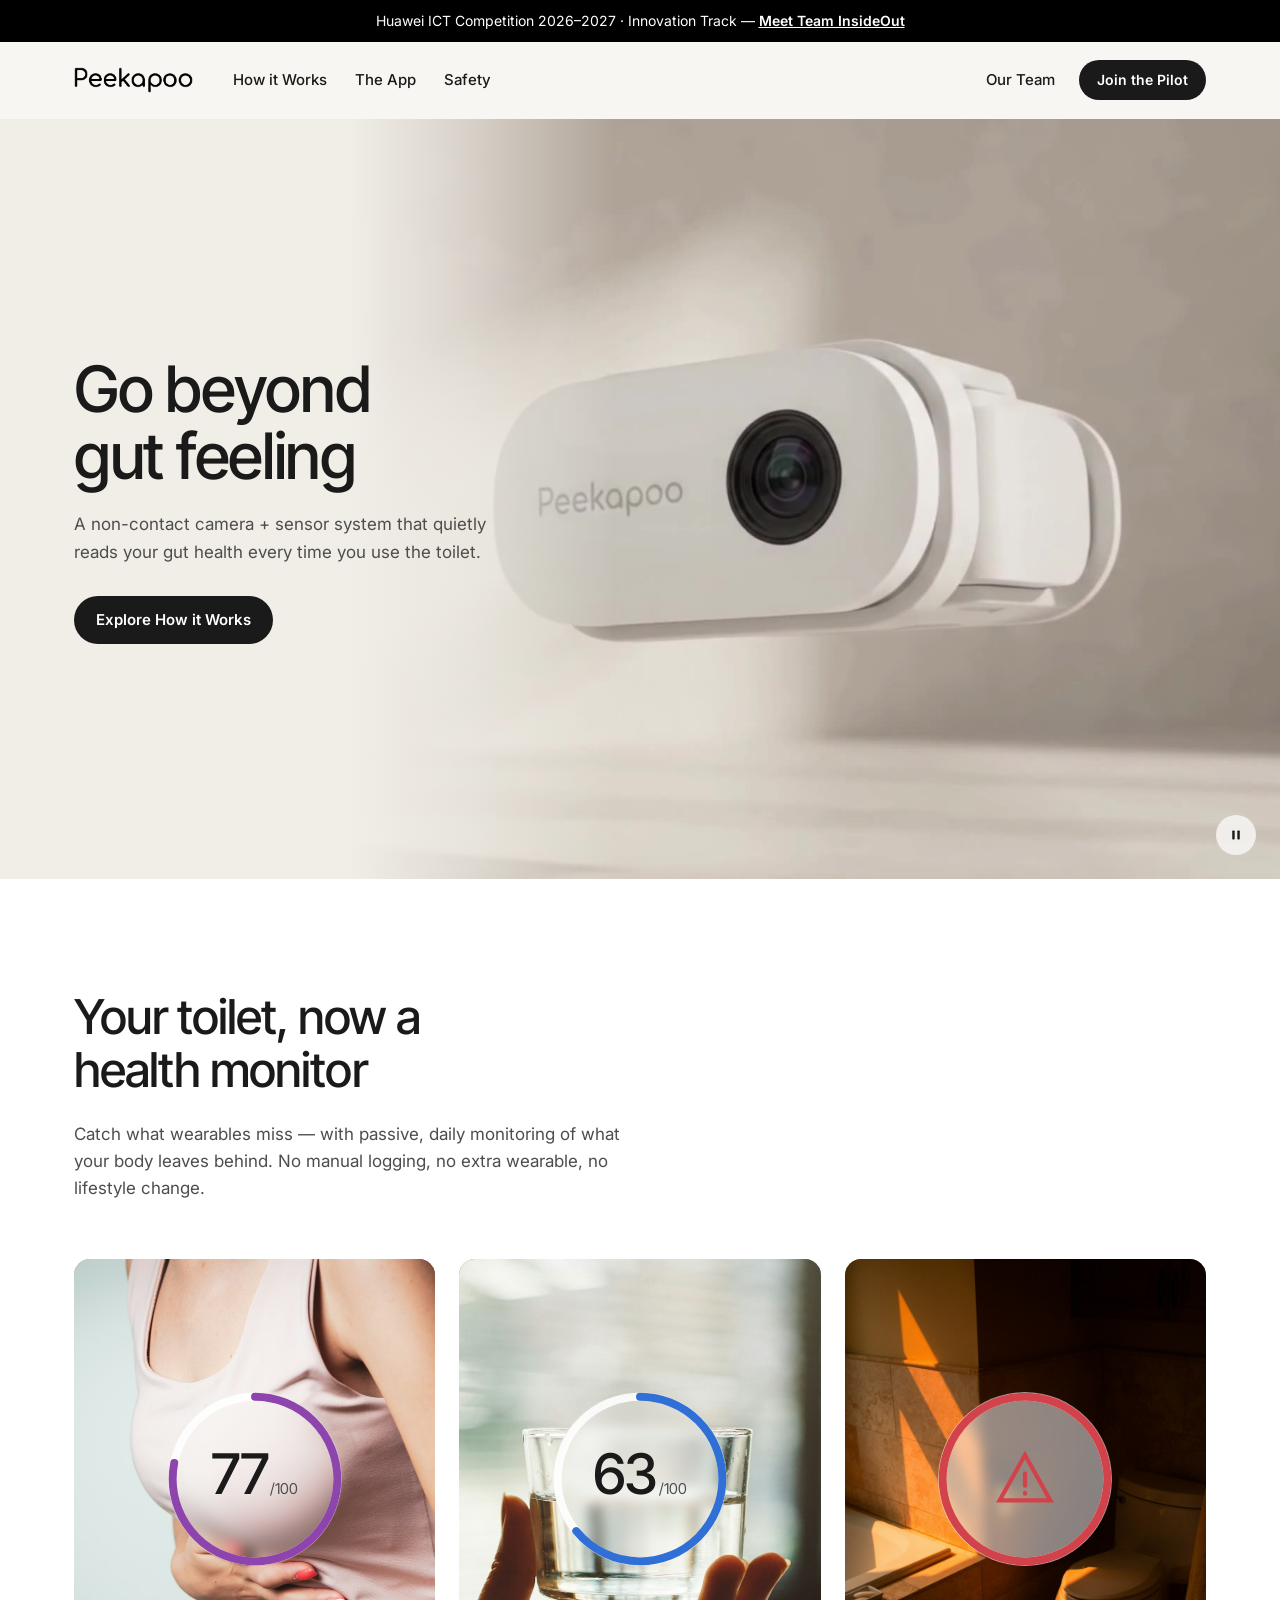
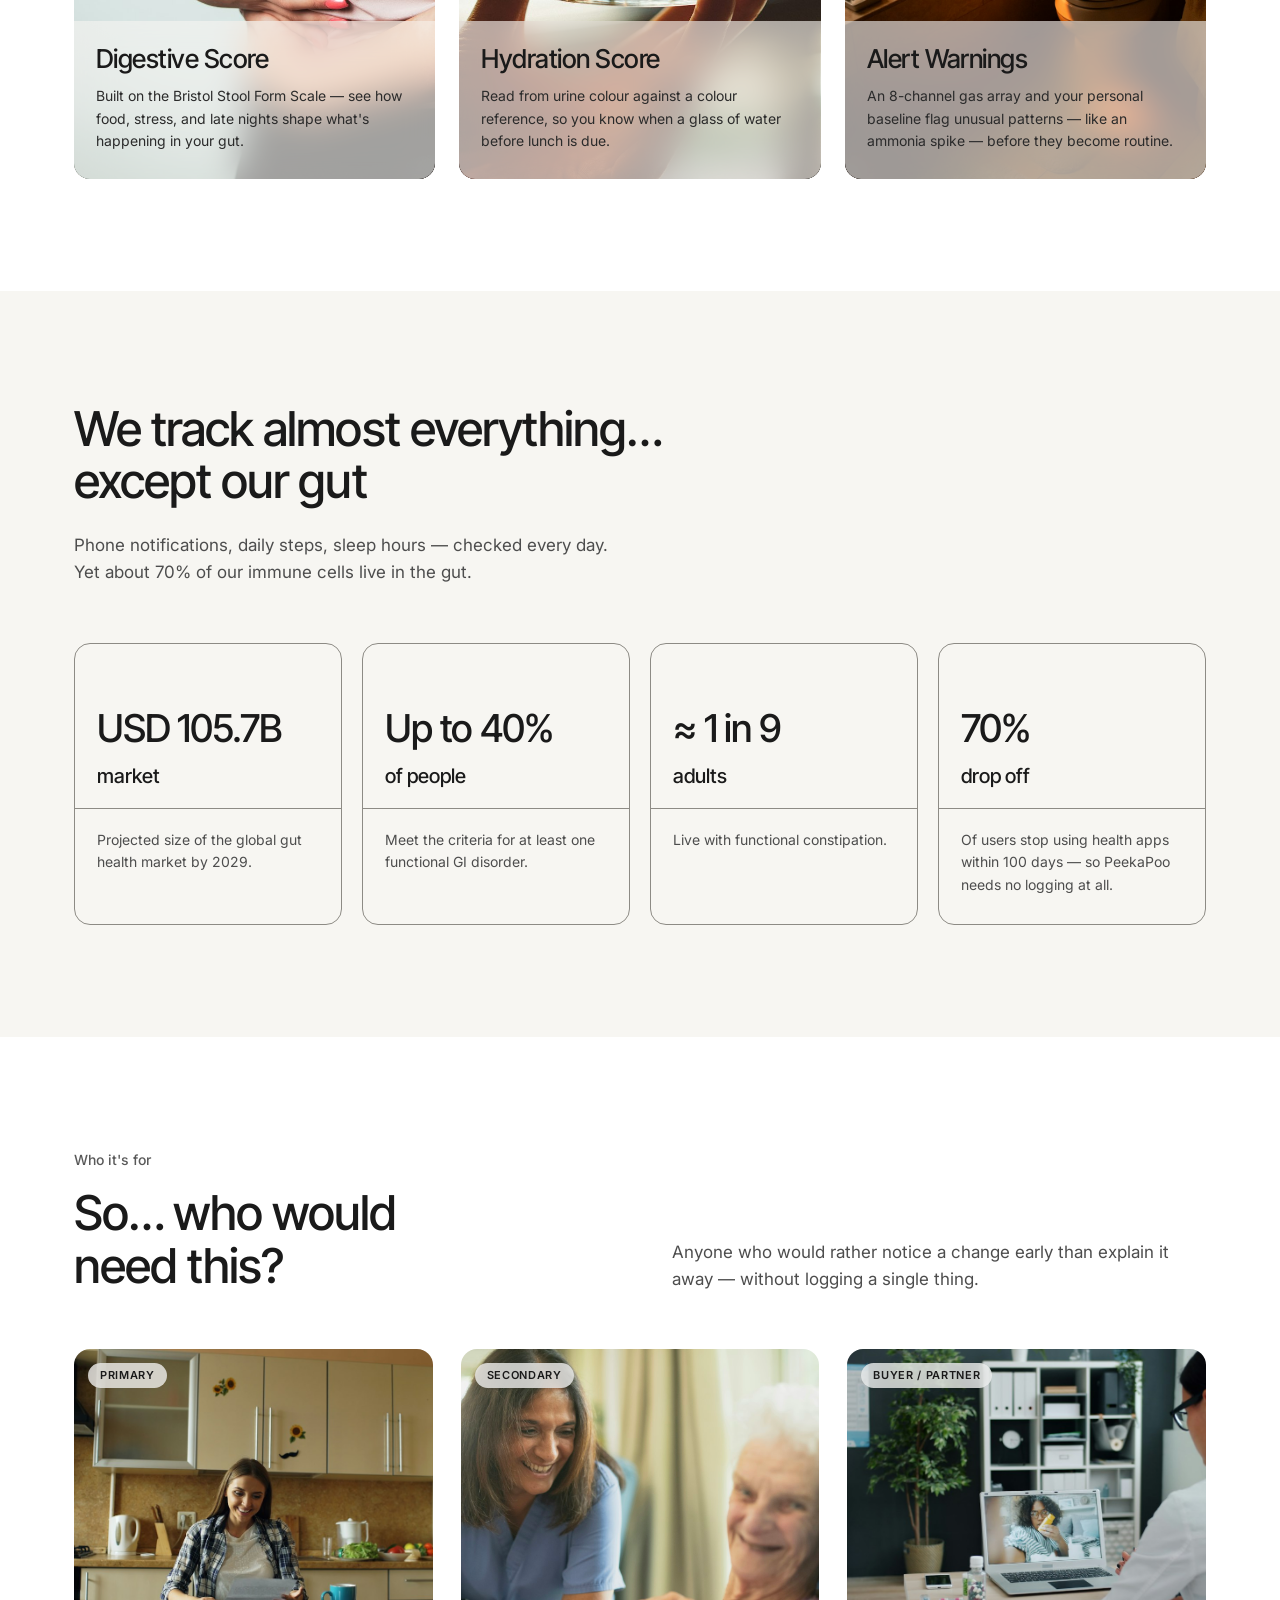
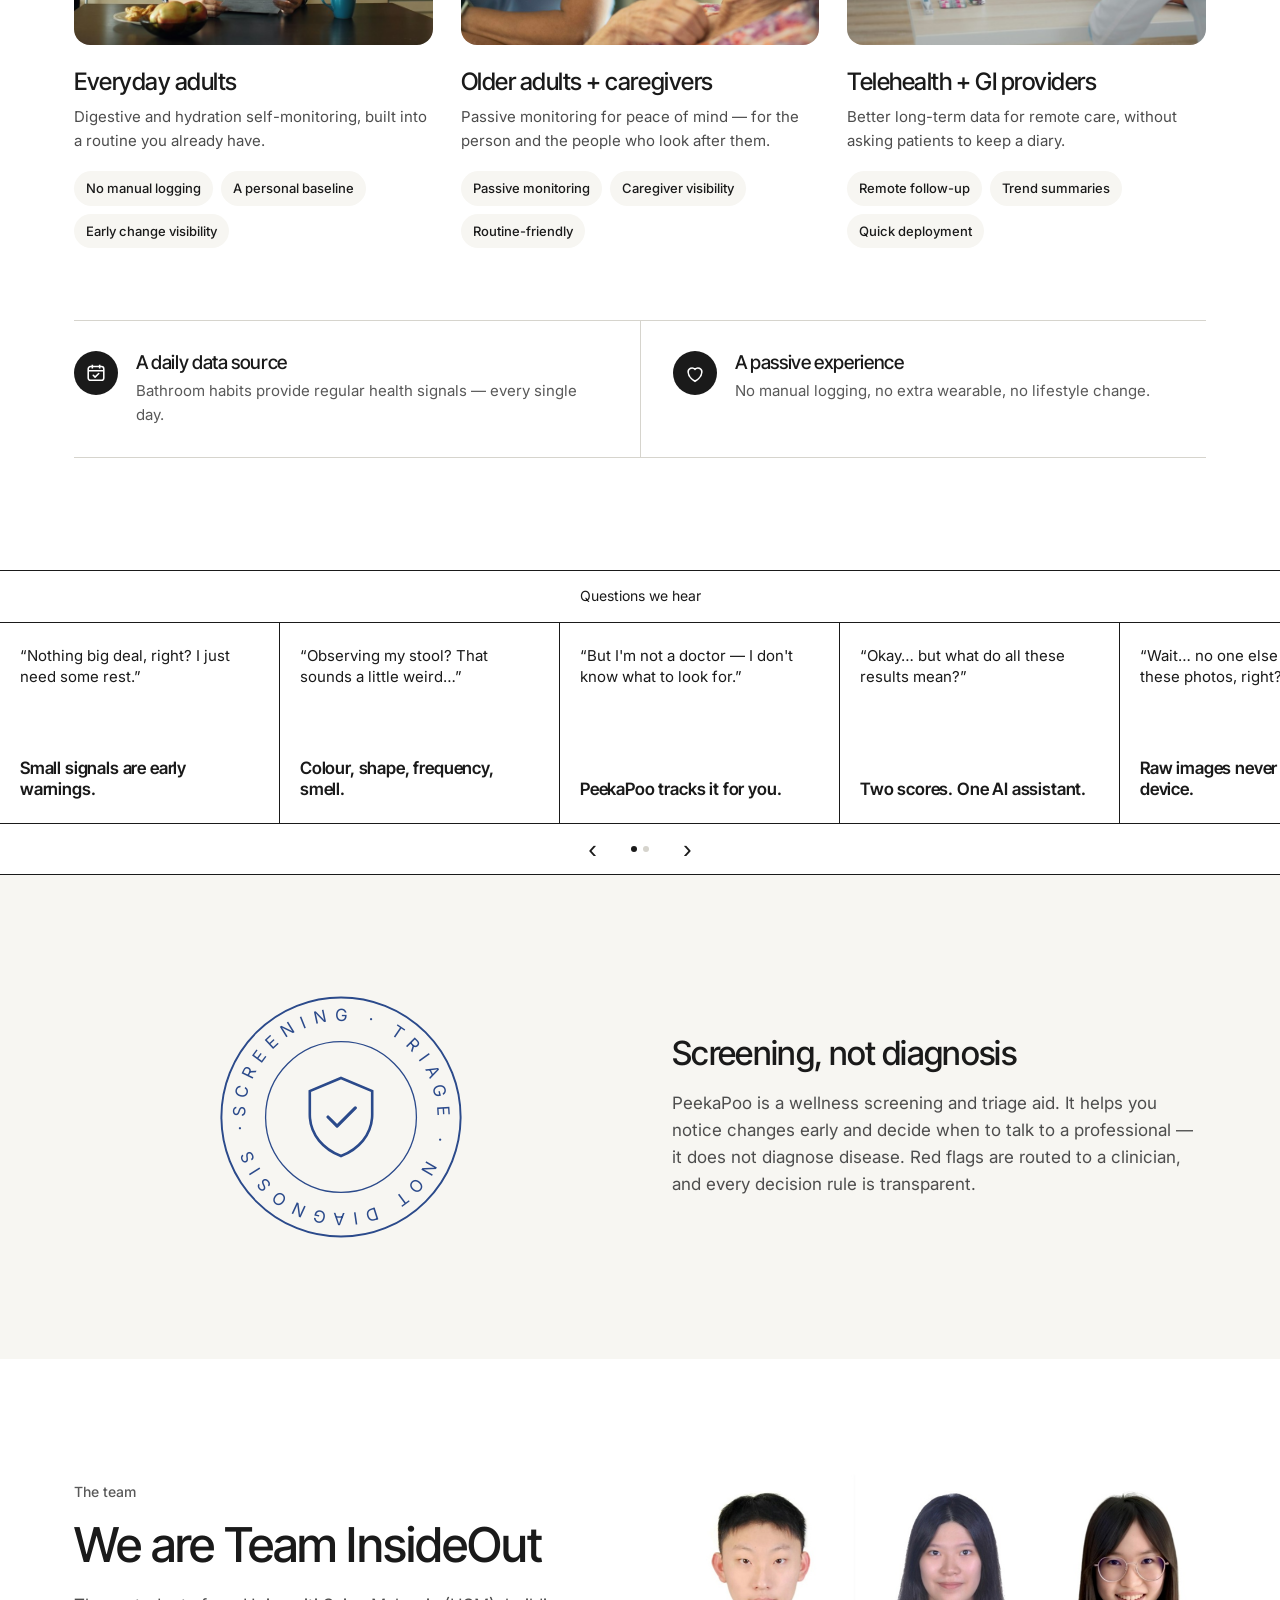
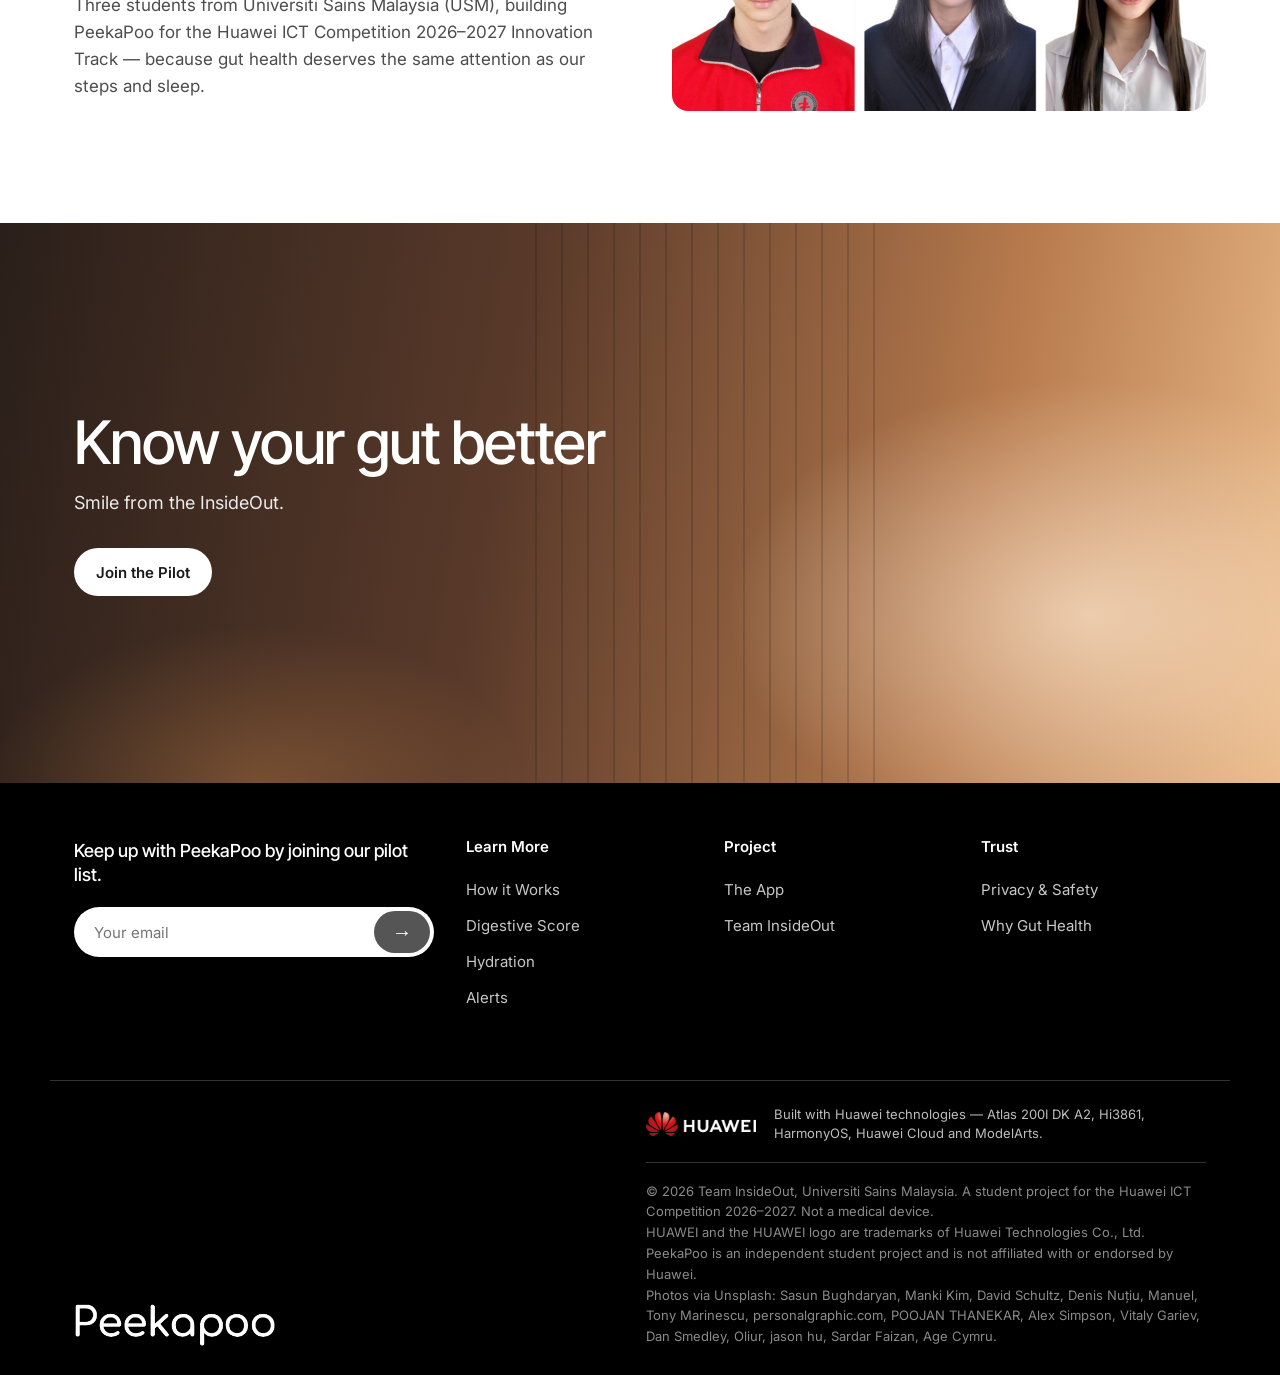
==== commit 8ca58c53: "Footer: Built with Huawei technologies, Huawei logo and trademark notice" ====
--- a/index.html
+++ b/index.html
@@ -23,7 +23,7 @@
   <link rel="preconnect" href="https://fonts.googleapis.com">
   <link rel="preconnect" href="https://fonts.gstatic.com" crossorigin>
   <link href="https://fonts.googleapis.com/css2?family=Inter+Tight:wght@400;500;600&family=Inter:wght@400;500;600&display=swap" rel="stylesheet">
-  <link rel="stylesheet" href="styles.css?v=32959e70">
+  <link rel="stylesheet" href="styles.css?v=c2718c13">
   <script>document.documentElement.classList.add("js")</script>
 </head>
 <body>
@@ -308,7 +308,13 @@
   </div>
   <div class="container footer__bottom">
     <a class="logo logo--footer" href="index.html" aria-label="Peekapoo – home"><img class="logo__img" src="assets/logo-wordmark.png" alt="Peekapoo" width="202" height="44"></a>
-    <small>© 2026 Team InsideOut, Universiti Sains Malaysia. A student project for the Huawei ICT Competition 2026–2027. Not a medical device.<br>Photos via Unsplash: Sasun Bughdaryan, Manki Kim, David Schultz, Denis Nuțiu, Manuel, Tony Marinescu, personalgraphic.com, POOJAN THANEKAR, Alex Simpson, Vitaly Gariev, Dan Smedley, Oliur, jason hu, Sardar Faizan, Age Cymru.</small>
+    <div class="footer__legal">
+      <div class="footer__huawei">
+        <img src="assets/huawei-logo-white.png" alt="Huawei" width="110" height="24" loading="lazy">
+        <p>Built with Huawei technologies — Atlas 200I DK A2, Hi3861, HarmonyOS, Huawei Cloud and ModelArts.</p>
+      </div>
+      <small>© 2026 Team InsideOut, Universiti Sains Malaysia. A student project for the Huawei ICT Competition 2026–2027. Not a medical device.<br>HUAWEI and the HUAWEI logo are trademarks of Huawei Technologies Co., Ltd. PeekaPoo is an independent student project and is not affiliated with or endorsed by Huawei.<br>Photos via Unsplash: Sasun Bughdaryan, Manki Kim, David Schultz, Denis Nuțiu, Manuel, Tony Marinescu, personalgraphic.com, POOJAN THANEKAR, Alex Simpson, Vitaly Gariev, Dan Smedley, Oliur, jason hu, Sardar Faizan, Age Cymru.</small>
+    </div>
   </div>
 </footer>
 
--- a/styles.css
+++ b/styles.css
@@ -300,7 +300,11 @@
 .footer__grid a:hover { color: #fff; }
 .footer__bottom { display: flex; flex-wrap: wrap; justify-content: space-between; align-items: flex-end; gap: 20px; margin-top: 64px; padding-top: 24px; border-top: 1px solid #333; }
 .logo--footer .logo__img { height: 44px; filter: invert(1); }
-.footer__bottom small { color: #8a8a8a; font-size: 13px; max-width: 520px; }
+.footer__legal { max-width: 560px; }
+.footer__huawei { display: flex; align-items: center; gap: 18px; padding-bottom: 18px; margin-bottom: 18px; border-bottom: 1px solid #333; }
+.footer__huawei img { flex: none; display: block; width: auto; height: 24px; }
+.footer__huawei p { font-size: 13px; line-height: 1.5; color: #bdbdbd; }
+.footer__legal small { display: block; color: #8a8a8a; font-size: 13px; }
 
 /* ---------- How it Works page ---------- */
 .nav__links a[aria-current="page"] { text-decoration: underline; text-underline-offset: 6px; text-decoration-thickness: 1.5px; }
@@ -452,6 +456,7 @@
   .showcase__stage { grid-template-columns: 1fr; gap: 40px; }
   .footer__grid { grid-template-columns: 1fr 1fr; }
   .footer__signup { grid-column: 1 / -1; }
+  .footer__huawei { flex-direction: column; align-items: flex-start; gap: 12px; }
 }
 @media (max-width: 600px) {
   :root { --gutter: 16px; }
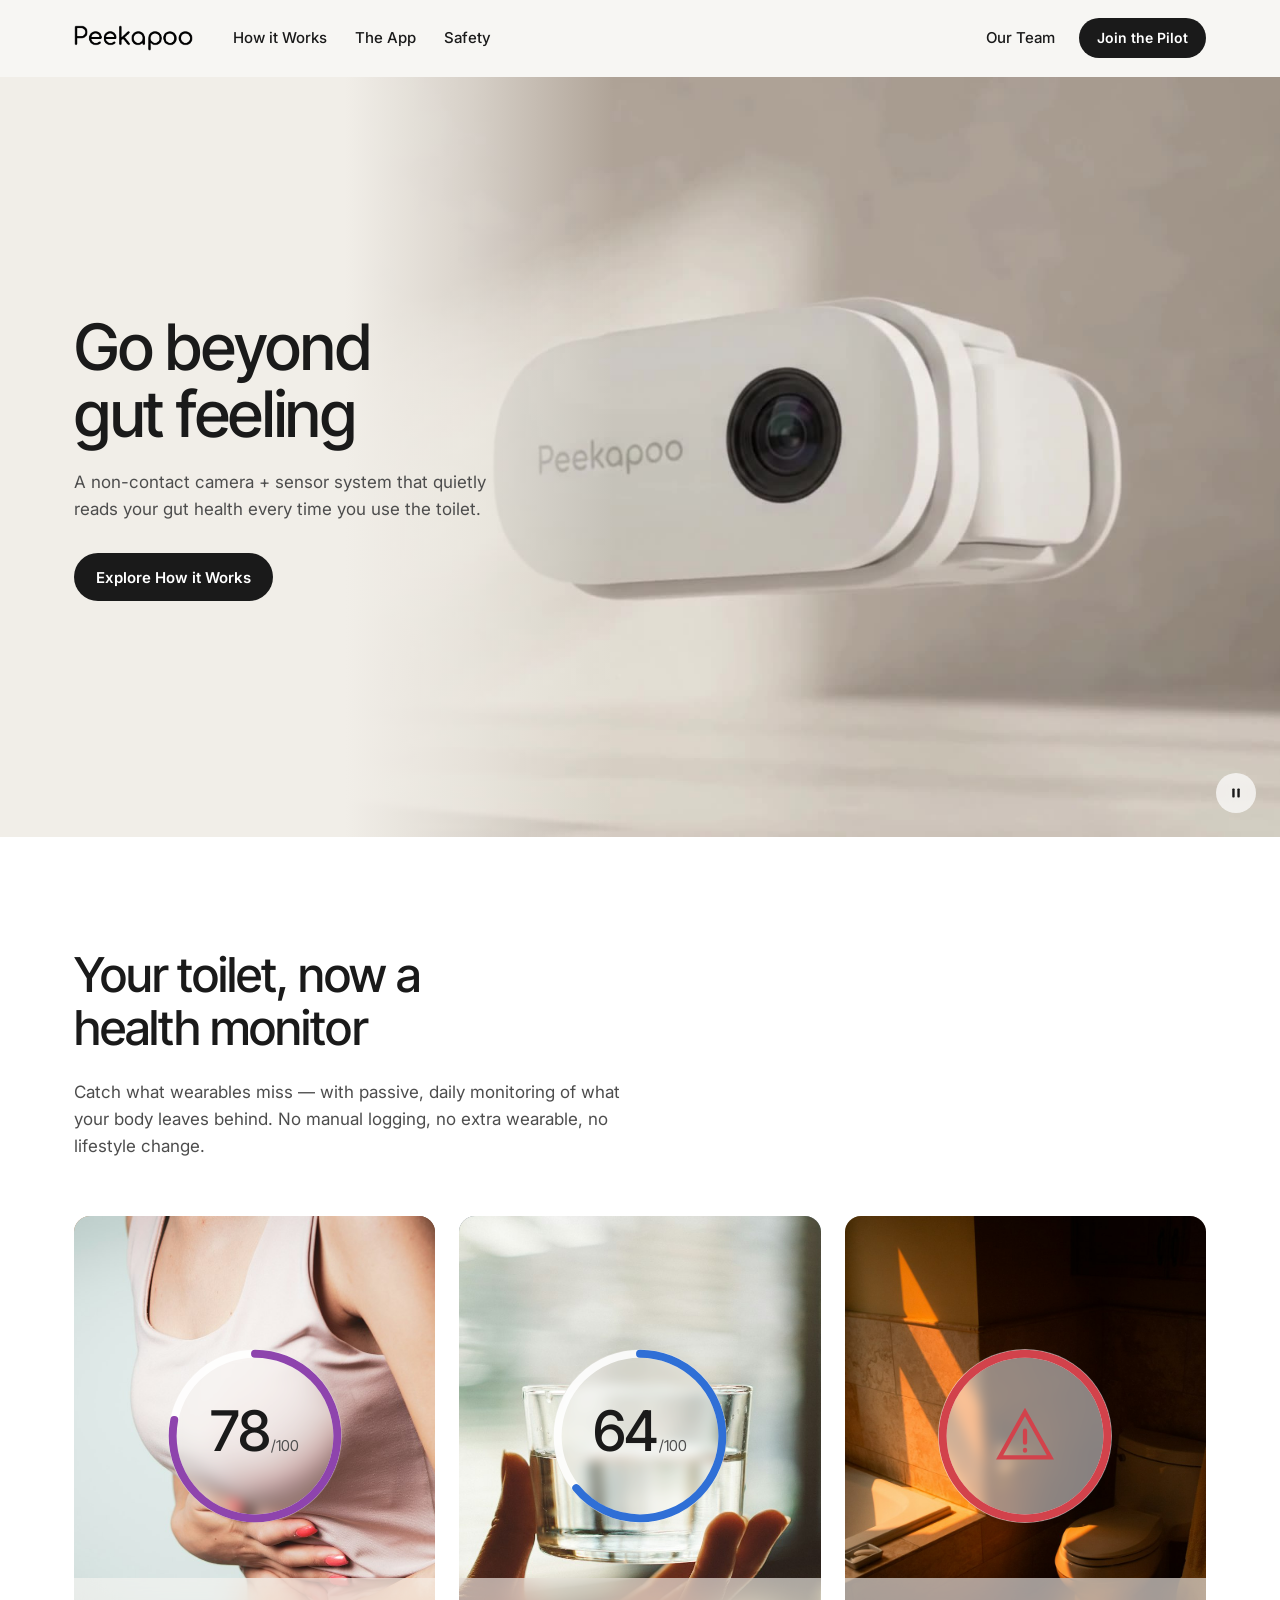
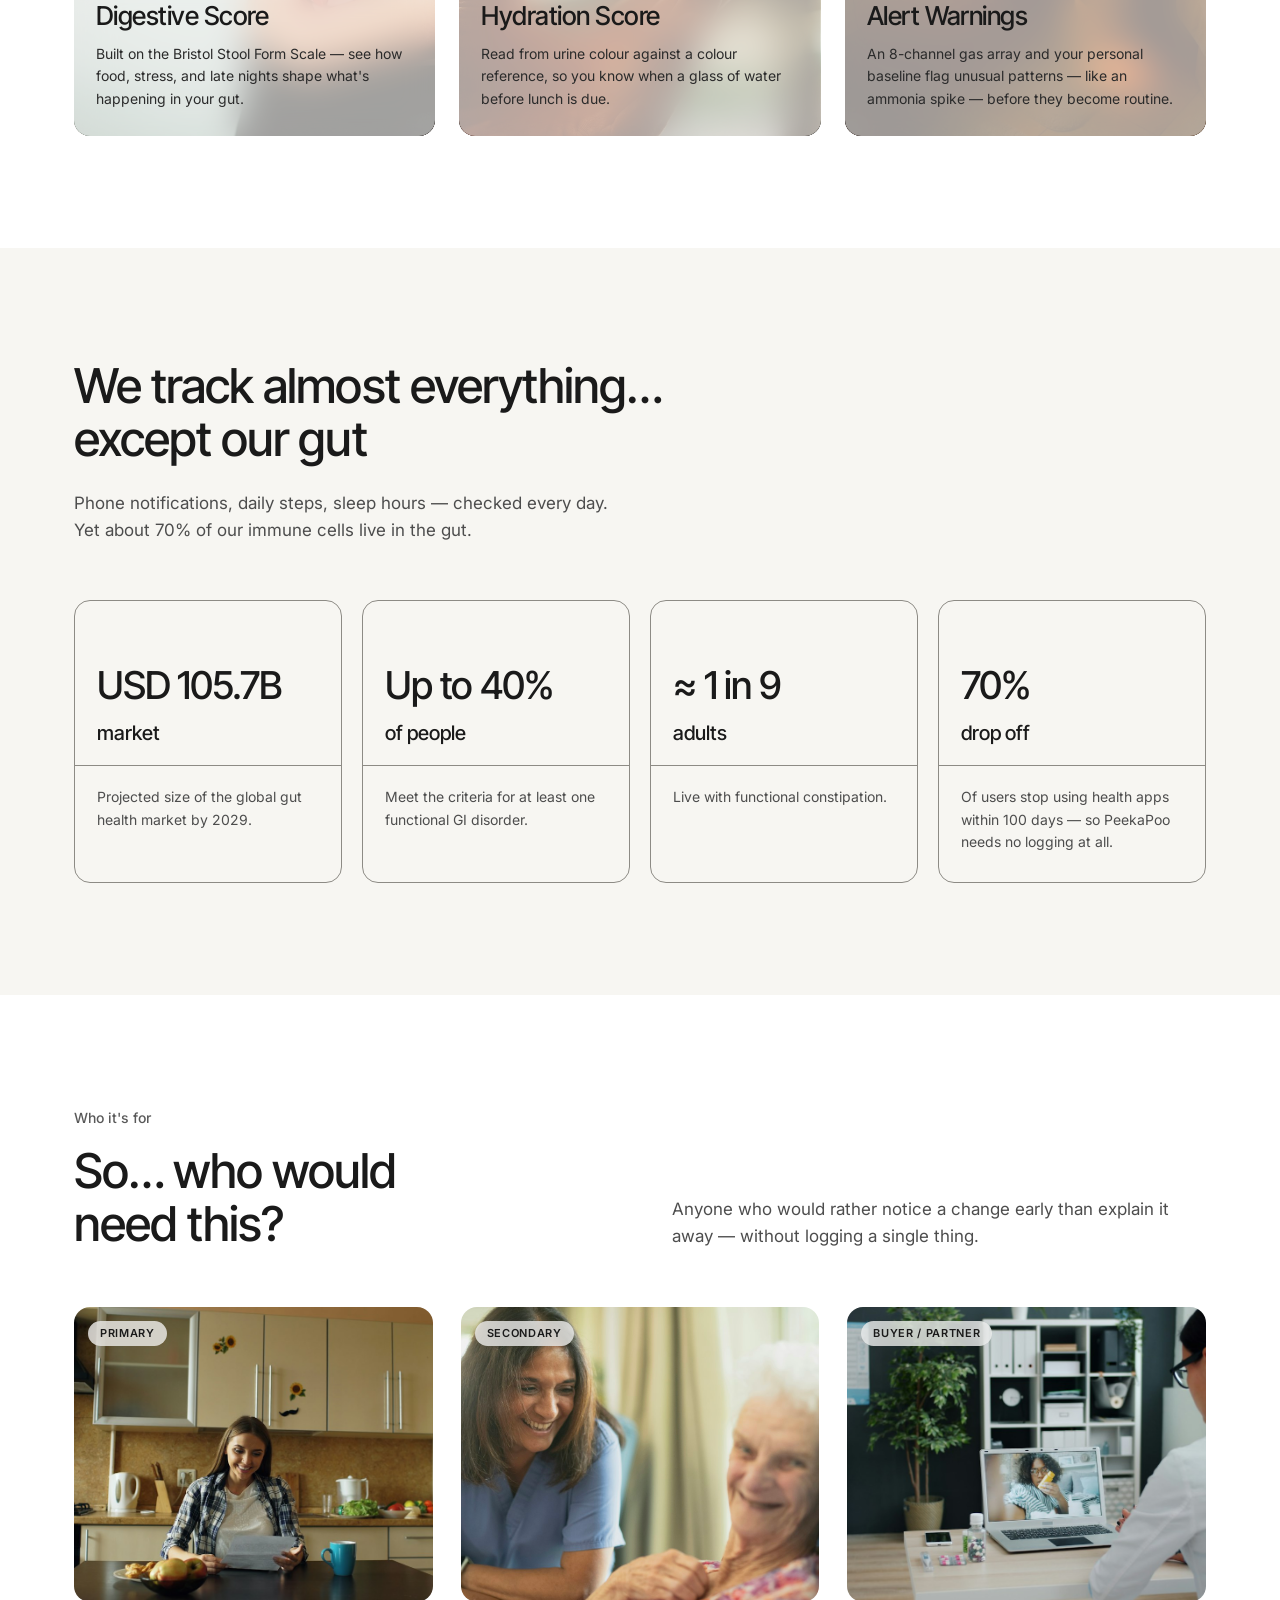
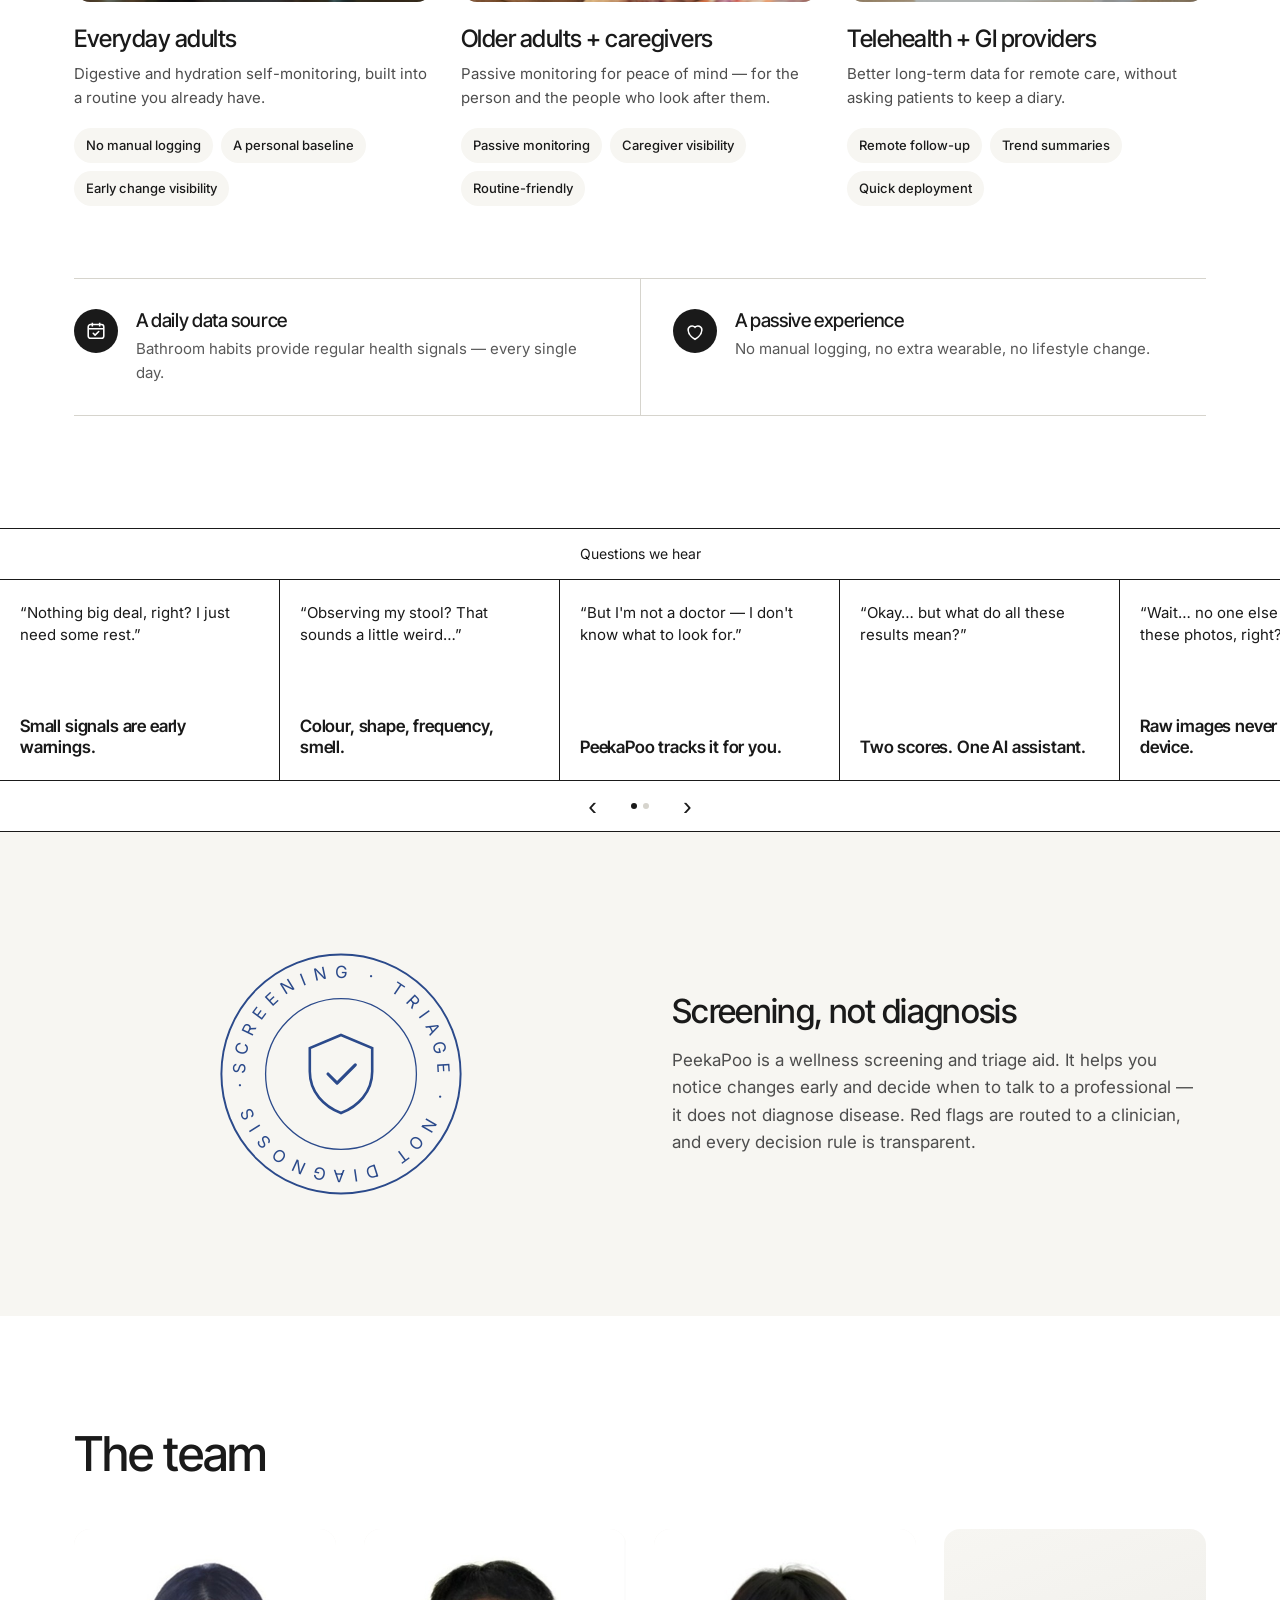
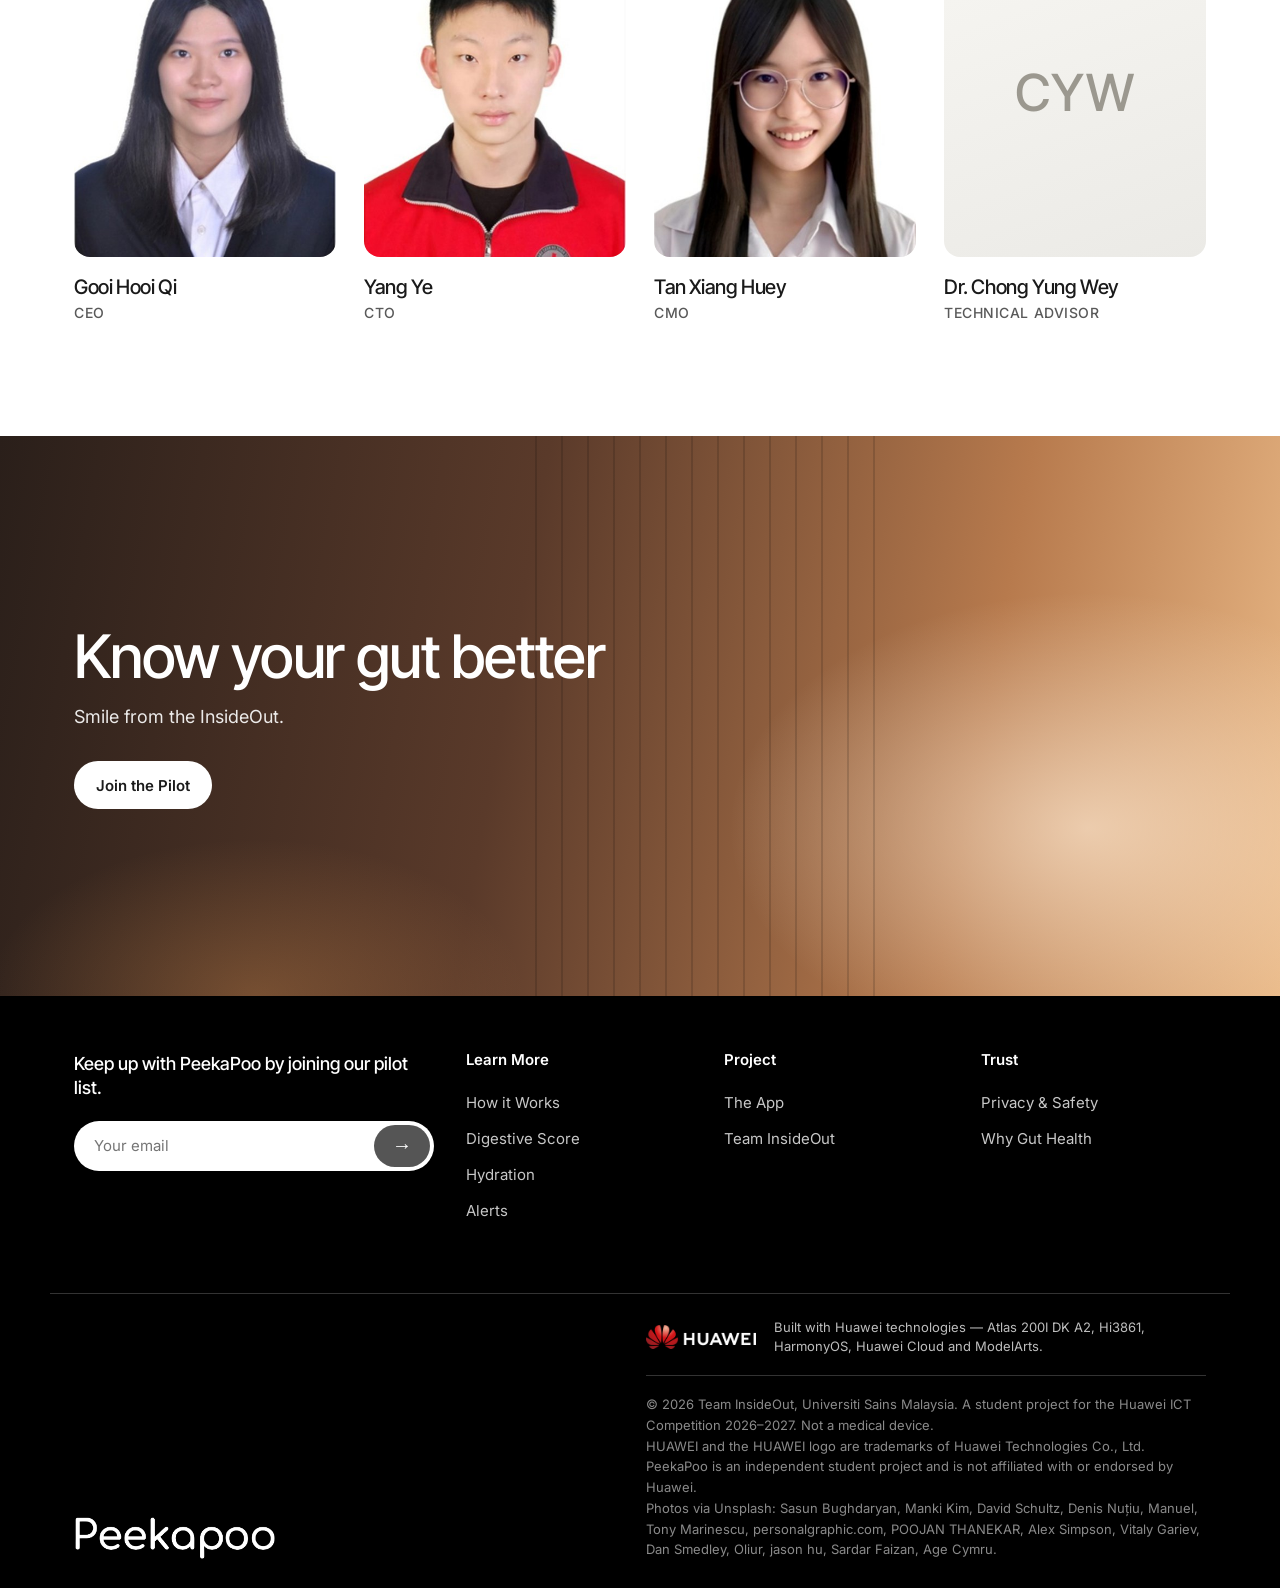
==== commit 7b72c98f: "Remove announcement bar; team section with names, roles and technical advisor" ====
--- a/index.html
+++ b/index.html
@@ -23,15 +23,10 @@
   <link rel="preconnect" href="https://fonts.googleapis.com">
   <link rel="preconnect" href="https://fonts.gstatic.com" crossorigin>
   <link href="https://fonts.googleapis.com/css2?family=Inter+Tight:wght@400;500;600&family=Inter:wght@400;500;600&display=swap" rel="stylesheet">
-  <link rel="stylesheet" href="styles.css?v=c2718c13">
+  <link rel="stylesheet" href="styles.css?v=e01f5468">
   <script>document.documentElement.classList.add("js")</script>
 </head>
 <body>
-
-<!-- Announcement bar -->
-<div class="announce">
-  Huawei ICT Competition 2026–2027 · Innovation Track — <a href="#team">Meet Team InsideOut</a>
-</div>
 
 <!-- Navigation -->
 <header class="nav" id="top">
@@ -259,15 +254,32 @@
 
   <!-- Team -->
   <section class="section section--white" id="team">
-    <div class="container split">
-      <div class="reveal">
-        <p class="eyebrow">The team</p>
-        <h2>We are Team InsideOut</h2>
-        <p>Three students from Universiti Sains Malaysia (USM), building PeekaPoo for the Huawei ICT Competition 2026–2027 Innovation Track — because gut health deserves the same attention as our steps and sleep.</p>
-      </div>
-      <figure class="team-photo reveal">
-        <img src="assets/team.png" alt="Portraits of the three members of Team InsideOut">
-      </figure>
+    <div class="container">
+      <h2 class="reveal">The team</h2>
+      <ul class="team reveal">
+        <li class="member">
+          <img class="member__photo" src="assets/team-gooi-hooi-qi.jpg" alt="Gooi Hooi Qi" width="480" height="600" loading="lazy">
+          <h3>Gooi Hooi Qi</h3>
+          <p>CEO</p>
+        </li>
+        <li class="member">
+          <img class="member__photo" src="assets/team-yang-ye.jpg" alt="Yang Ye" width="480" height="600" loading="lazy">
+          <h3>Yang Ye</h3>
+          <p>CTO</p>
+        </li>
+        <li class="member">
+          <img class="member__photo" src="assets/team-tan-xiang-huey.jpg" alt="Tan Xiang Huey" width="480" height="600" loading="lazy">
+          <h3>Tan Xiang Huey</h3>
+          <p>CMO</p>
+        </li>
+        <li class="member member--advisor">
+          <!-- Placeholder until Dr. Chong's photo arrives: replace this div with
+               <img class="member__photo" src="assets/team-chong-yung-wey.jpg" alt="Dr. Chong Yung Wey" width="480" height="600" loading="lazy"> -->
+          <div class="member__photo member__photo--initials" aria-hidden="true"><span>CYW</span></div>
+          <h3>Dr. Chong Yung Wey</h3>
+          <p>Technical Advisor</p>
+        </li>
+      </ul>
     </div>
   </section>
 
--- a/styles.css
+++ b/styles.css
@@ -68,8 +68,6 @@
 .btn--light { background: var(--white); color: var(--ink); }
 
 /* Announcement + nav */
-.announce { background: #000; color: #fff; font-size: 14px; text-align: center; padding: 10px 16px; }
-.announce a { font-weight: 600; }
 .nav { position: sticky; top: 0; z-index: 50; background: rgba(247, 246, 242, .92); backdrop-filter: blur(12px); border-bottom: 1px solid transparent; transition: border-color .2s; }
 .nav.is-scrolled { border-bottom-color: var(--stone); }
 .nav__inner { display: flex; align-items: center; height: 76px; gap: 40px; }
@@ -93,7 +91,7 @@
 .nav__mobile a { padding: 12px 0; font-size: 18px; font-family: var(--font-head); text-decoration: none; border-bottom: 1px solid var(--stone); }
 
 /* Hero — product film behind a warm veil */
-.hero { position: relative; min-height: 600px; height: calc(100svh - 116px); max-height: 760px; display: flex; align-items: center; overflow: hidden; background: #f1eee8; }
+.hero { position: relative; min-height: 600px; height: calc(100svh - 76px); max-height: 760px; display: flex; align-items: center; overflow: hidden; background: #f1eee8; }
 .hero__video { position: absolute; top: 0; right: 0; bottom: 0; left: 27%; width: 73%; height: 100%; object-fit: cover; object-position: 50% 50%; }
 .hero__veil { position: absolute; inset: 0; background: linear-gradient(90deg, #f1eee8 0%, #f1eee8 27%, rgba(241, 238, 232, .6) 37%, rgba(241, 238, 232, 0) 48%); }
 .hero__toggle { position: absolute; right: 24px; bottom: 24px; z-index: 2; display: grid; place-items: center; width: 40px; height: 40px; border: 0; border-radius: 50%; cursor: pointer; color: var(--ink);
@@ -270,9 +268,12 @@
 .seal + div p { margin-top: 18px; color: var(--ink-2); font-size: 17px; }
 
 /* Team */
-.team-photo { margin: 0; border-radius: var(--radius-lg); overflow: hidden; background: var(--cream); }
-.team-photo img { width: 100%; }
-#team .split p:not(.eyebrow) { margin-top: 20px; color: var(--ink-2); font-size: 17px; }
+.team { list-style: none; margin: 48px 0 0; padding: 0; display: grid; grid-template-columns: repeat(4, 1fr); gap: 28px; }
+.member__photo { display: block; width: 100%; height: auto; aspect-ratio: 4 / 5; object-fit: cover; object-position: 50% 20%; border-radius: var(--radius-lg); background: var(--cream); }
+.member h3 { margin-top: 18px; font-size: 20px; }
+.member p { margin-top: 2px; font-size: 14px; font-weight: 500; letter-spacing: .04em; text-transform: uppercase; color: var(--muted); }
+.member__photo--initials { display: grid; place-items: center; background: linear-gradient(160deg, var(--cream), var(--stone)); }
+.member__photo--initials span { font: 500 clamp(36px, 4vw, 56px)/1 var(--font-head); letter-spacing: .02em; color: #9b988f; }
 
 /* Final CTA */
 .cta { position: relative; min-height: 560px; display: flex; align-items: center; overflow: hidden; color: #fff;
@@ -310,7 +311,7 @@
 .nav__links a[aria-current="page"] { text-decoration: underline; text-underline-offset: 6px; text-decoration-thickness: 1.5px; }
 .nav__mobile a[aria-current="page"] { font-weight: 600; }
 
-.photo-hero { position: relative; height: calc(100svh - 116px); min-height: 560px; max-height: 760px; display: flex; align-items: center; overflow: hidden; background: #2c211d; }
+.photo-hero { position: relative; height: calc(100svh - 76px); min-height: 560px; max-height: 760px; display: flex; align-items: center; overflow: hidden; background: #2c211d; }
 .photo-hero__img { position: absolute; inset: 0; width: 100%; height: 100%; object-fit: cover; object-position: 60% 55%; }
 .photo-hero::after { content: ""; position: absolute; inset: 0; background: linear-gradient(90deg, rgba(22, 15, 10, .62) 0%, rgba(22, 15, 10, .25) 50%, rgba(22, 15, 10, 0) 75%); }
 .photo-hero__content { position: relative; z-index: 1; }
@@ -445,6 +446,7 @@
   .section { padding: 80px 0; }
   .cards3 { grid-template-columns: 1fr; }
   .personas { grid-template-columns: 1fr; gap: 44px; }
+  .team { grid-template-columns: repeat(2, 1fr); gap: 28px 16px; }
   .common { grid-template-columns: 1fr; }
   .common__item + .common__item { padding-left: 0; border-left: 0; border-top: 1px solid var(--line); }
   .metric-card { min-height: 460px; }
@@ -460,7 +462,6 @@
 }
 @media (max-width: 600px) {
   :root { --gutter: 16px; }
-  .announce { font-size: 12px; }
   .nav .btn--sm { display: none; }
   .badges { grid-template-columns: repeat(2, 1fr); }
   .stats { grid-template-columns: 1fr; }
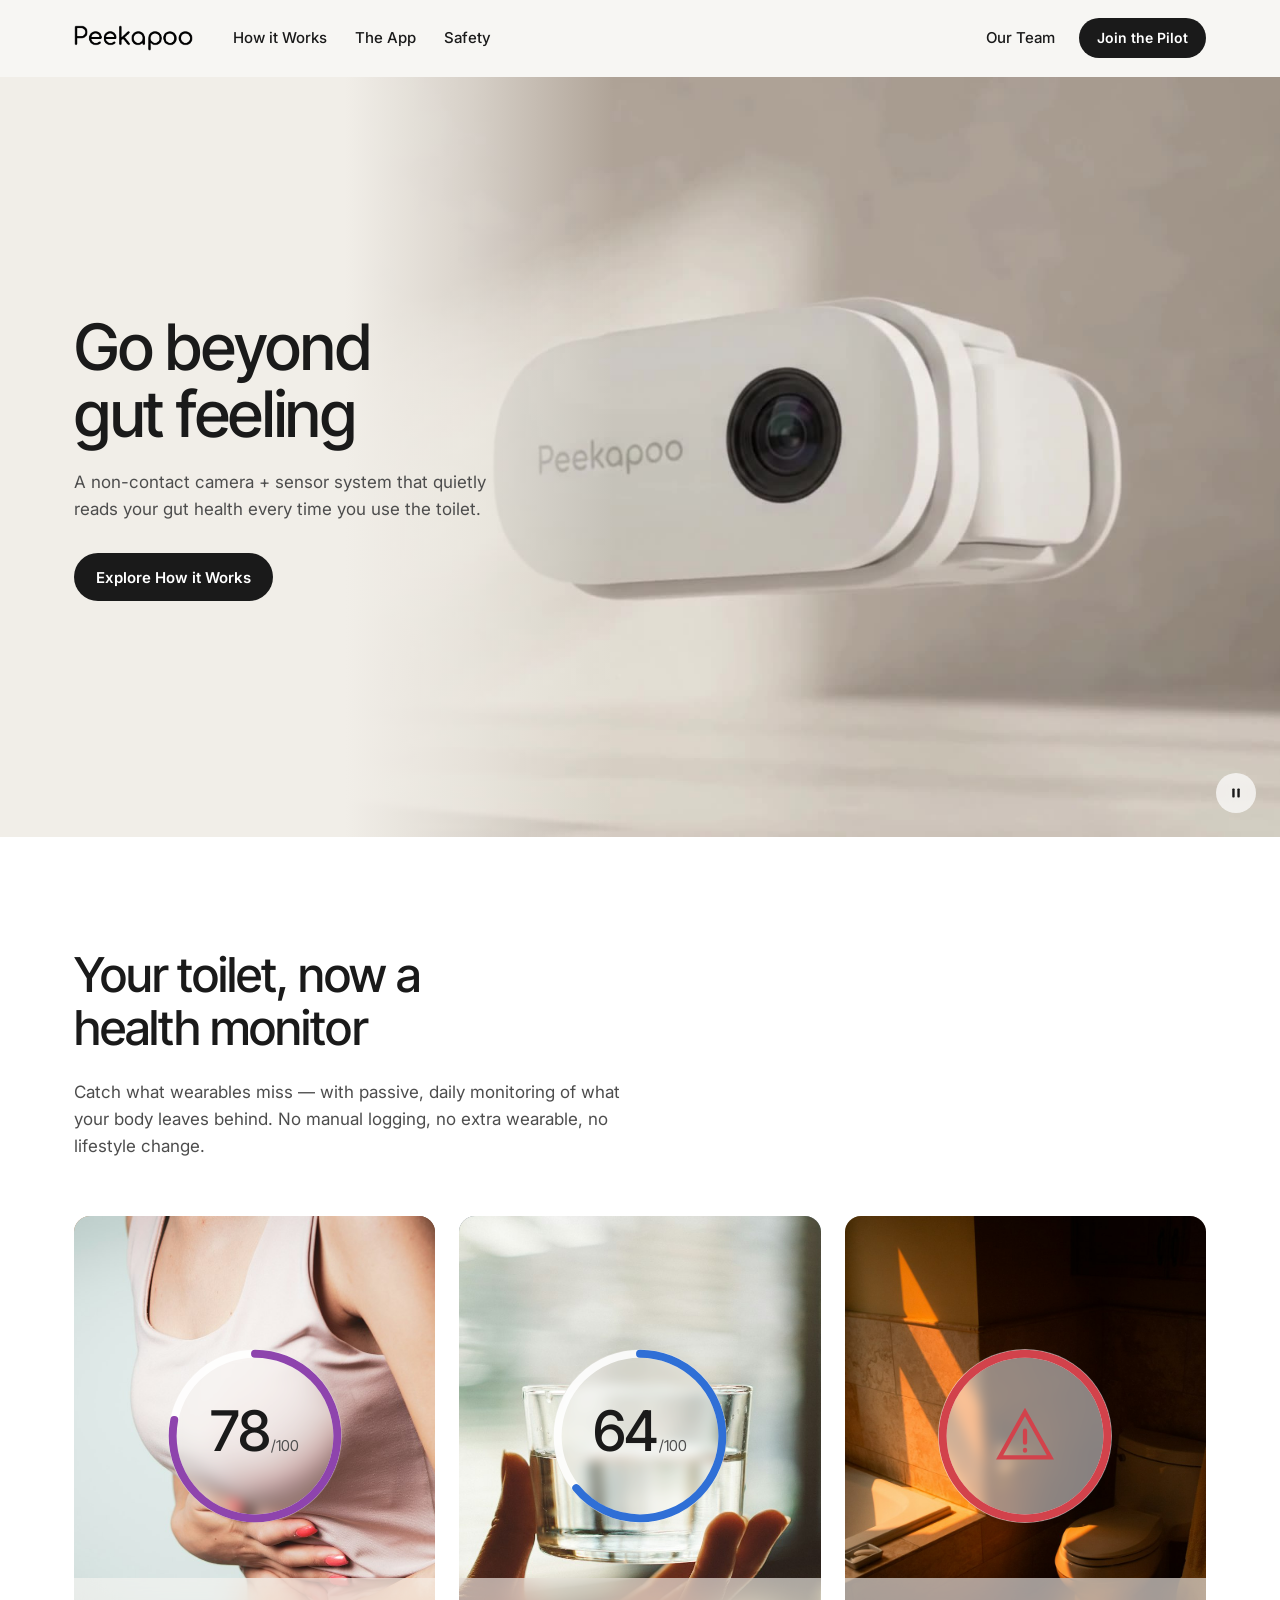
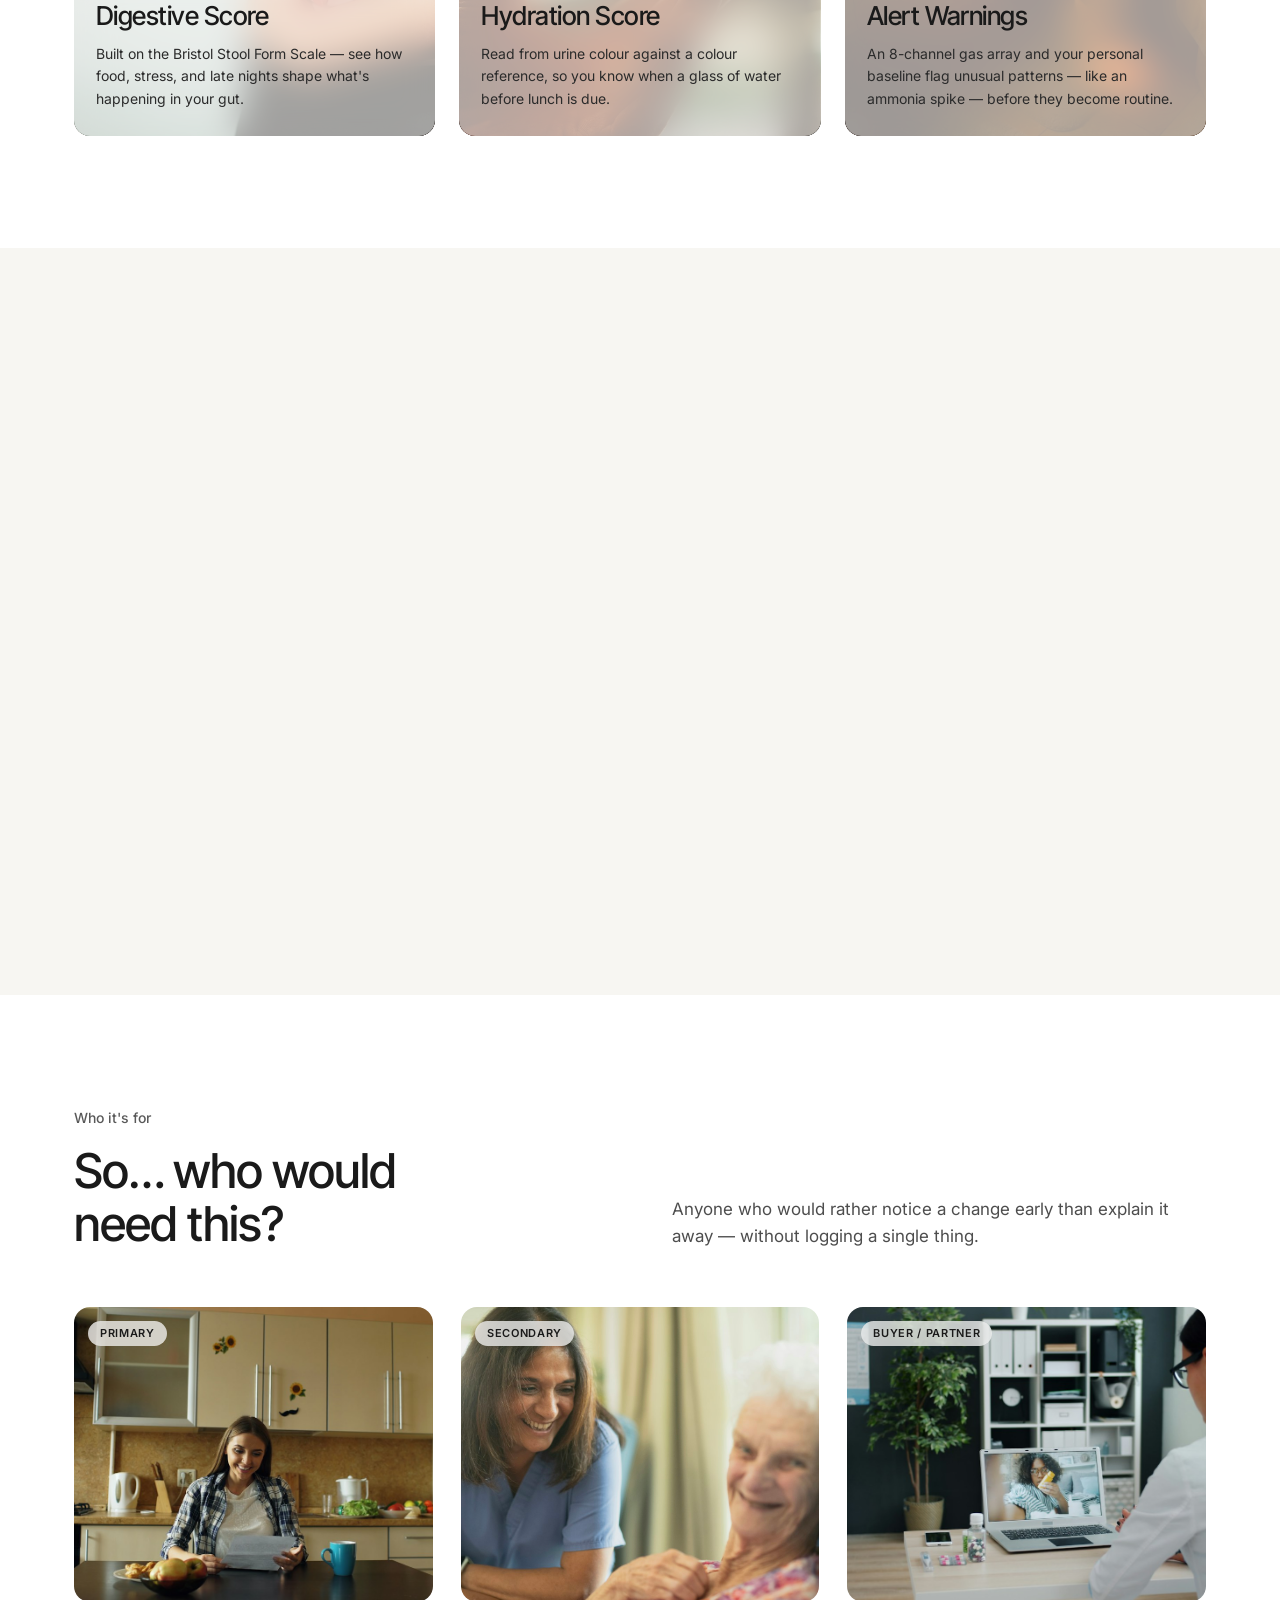
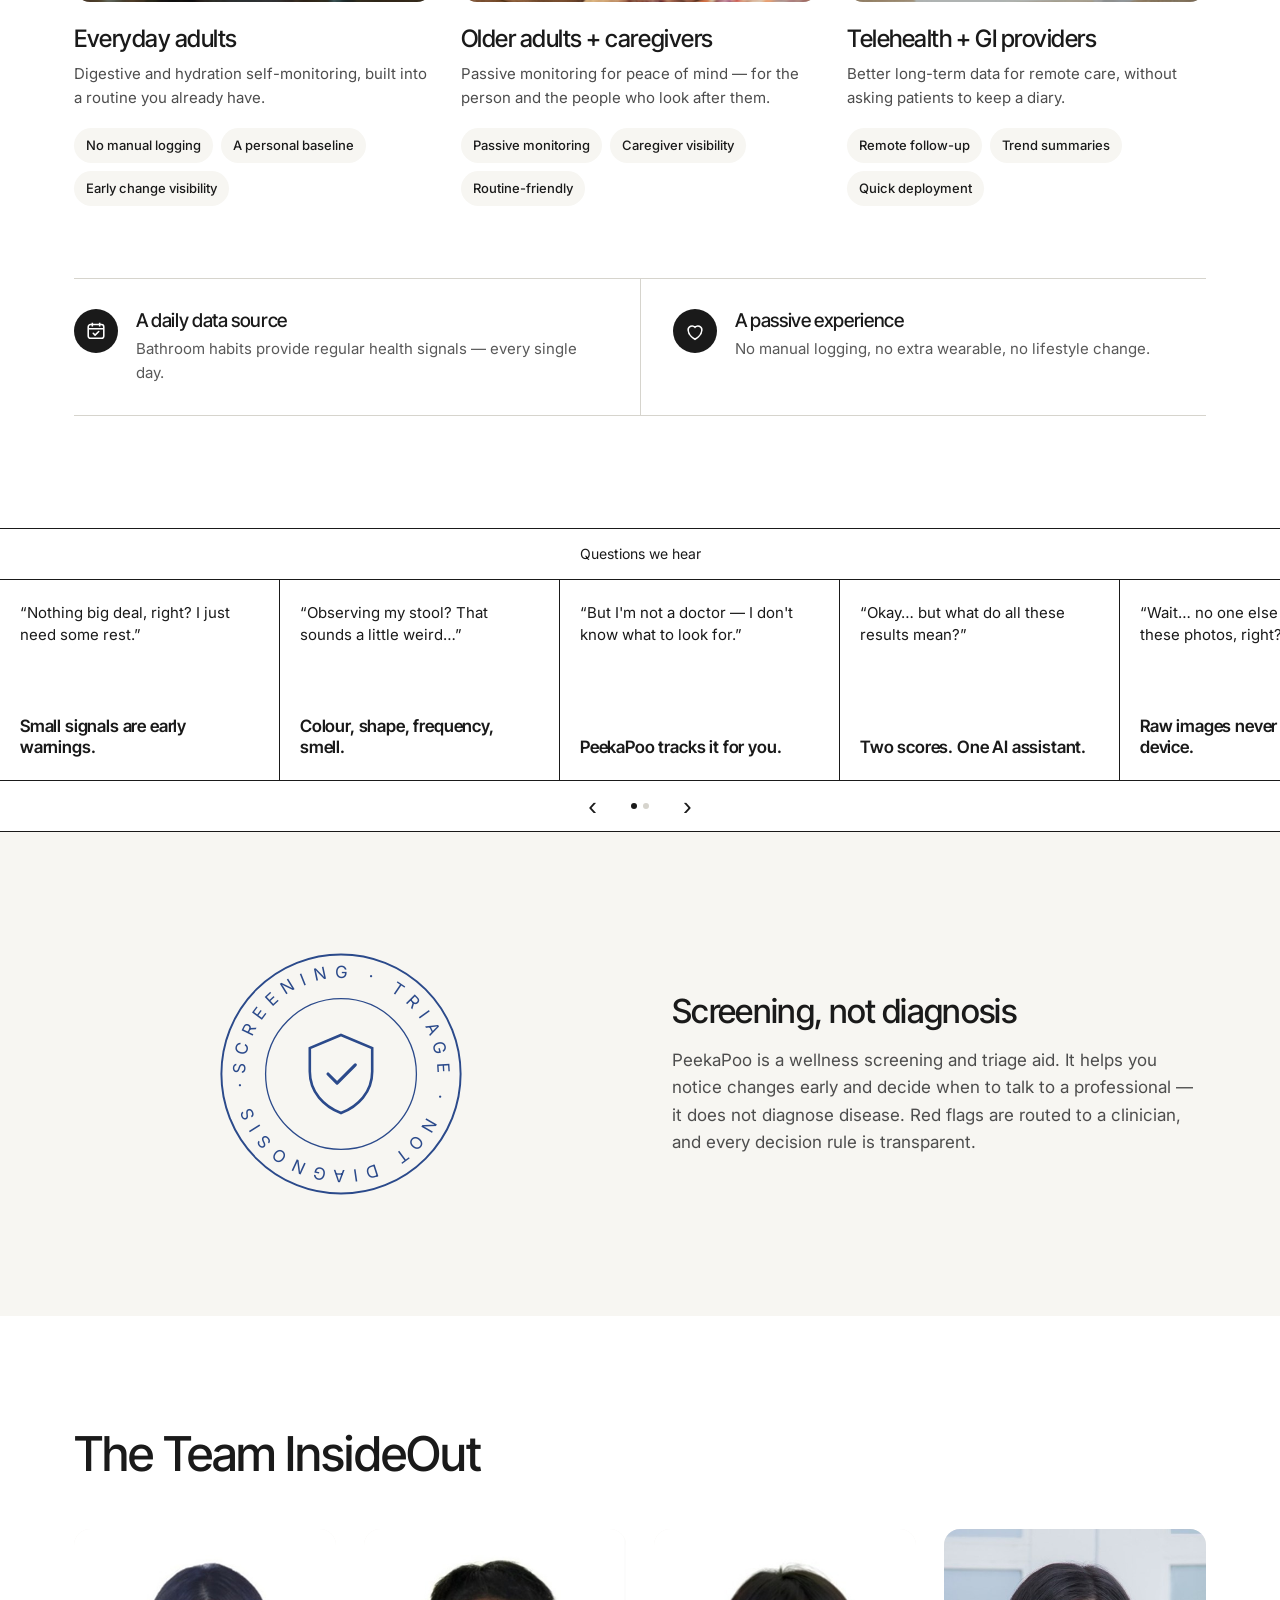
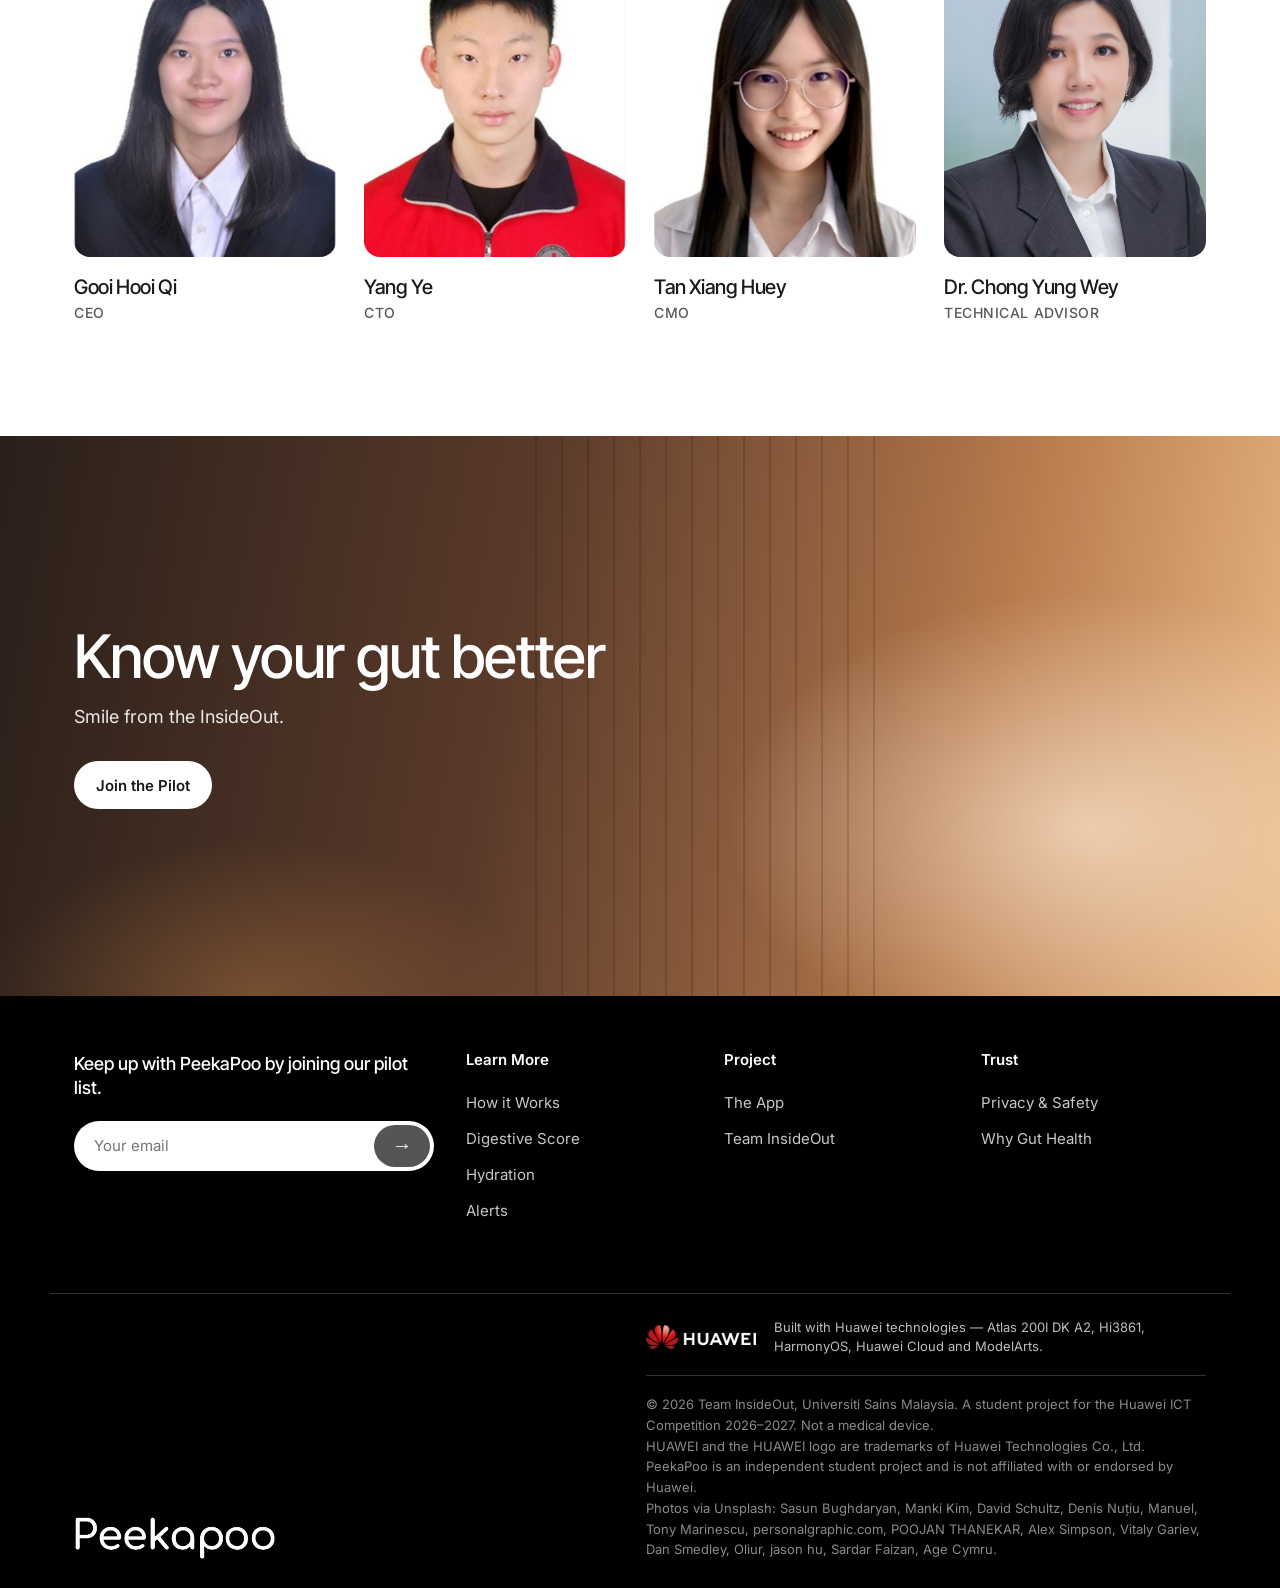
==== commit 93c0cca7: "Team: add Dr. Chong Yung Wey photo, retitle to The Team InsideOut" ====
--- a/index.html
+++ b/index.html
@@ -23,7 +23,7 @@
   <link rel="preconnect" href="https://fonts.googleapis.com">
   <link rel="preconnect" href="https://fonts.gstatic.com" crossorigin>
   <link href="https://fonts.googleapis.com/css2?family=Inter+Tight:wght@400;500;600&family=Inter:wght@400;500;600&display=swap" rel="stylesheet">
-  <link rel="stylesheet" href="styles.css?v=e01f5468">
+  <link rel="stylesheet" href="styles.css?v=3d1e03e0">
   <script>document.documentElement.classList.add("js")</script>
 </head>
 <body>
@@ -255,7 +255,7 @@
   <!-- Team -->
   <section class="section section--white" id="team">
     <div class="container">
-      <h2 class="reveal">The team</h2>
+      <h2 class="reveal">The Team InsideOut</h2>
       <ul class="team reveal">
         <li class="member">
           <img class="member__photo" src="assets/team-gooi-hooi-qi.jpg" alt="Gooi Hooi Qi" width="480" height="600" loading="lazy">
@@ -273,9 +273,7 @@
           <p>CMO</p>
         </li>
         <li class="member member--advisor">
-          <!-- Placeholder until Dr. Chong's photo arrives: replace this div with
-               <img class="member__photo" src="assets/team-chong-yung-wey.jpg" alt="Dr. Chong Yung Wey" width="480" height="600" loading="lazy"> -->
-          <div class="member__photo member__photo--initials" aria-hidden="true"><span>CYW</span></div>
+          <img class="member__photo" src="assets/team-chong-yung-wey.jpg" alt="Dr. Chong Yung Wey" width="480" height="600" loading="lazy">
           <h3>Dr. Chong Yung Wey</h3>
           <p>Technical Advisor</p>
         </li>
--- a/styles.css
+++ b/styles.css
@@ -272,8 +272,6 @@
 .member__photo { display: block; width: 100%; height: auto; aspect-ratio: 4 / 5; object-fit: cover; object-position: 50% 20%; border-radius: var(--radius-lg); background: var(--cream); }
 .member h3 { margin-top: 18px; font-size: 20px; }
 .member p { margin-top: 2px; font-size: 14px; font-weight: 500; letter-spacing: .04em; text-transform: uppercase; color: var(--muted); }
-.member__photo--initials { display: grid; place-items: center; background: linear-gradient(160deg, var(--cream), var(--stone)); }
-.member__photo--initials span { font: 500 clamp(36px, 4vw, 56px)/1 var(--font-head); letter-spacing: .02em; color: #9b988f; }
 
 /* Final CTA */
 .cta { position: relative; min-height: 560px; display: flex; align-items: center; overflow: hidden; color: #fff;
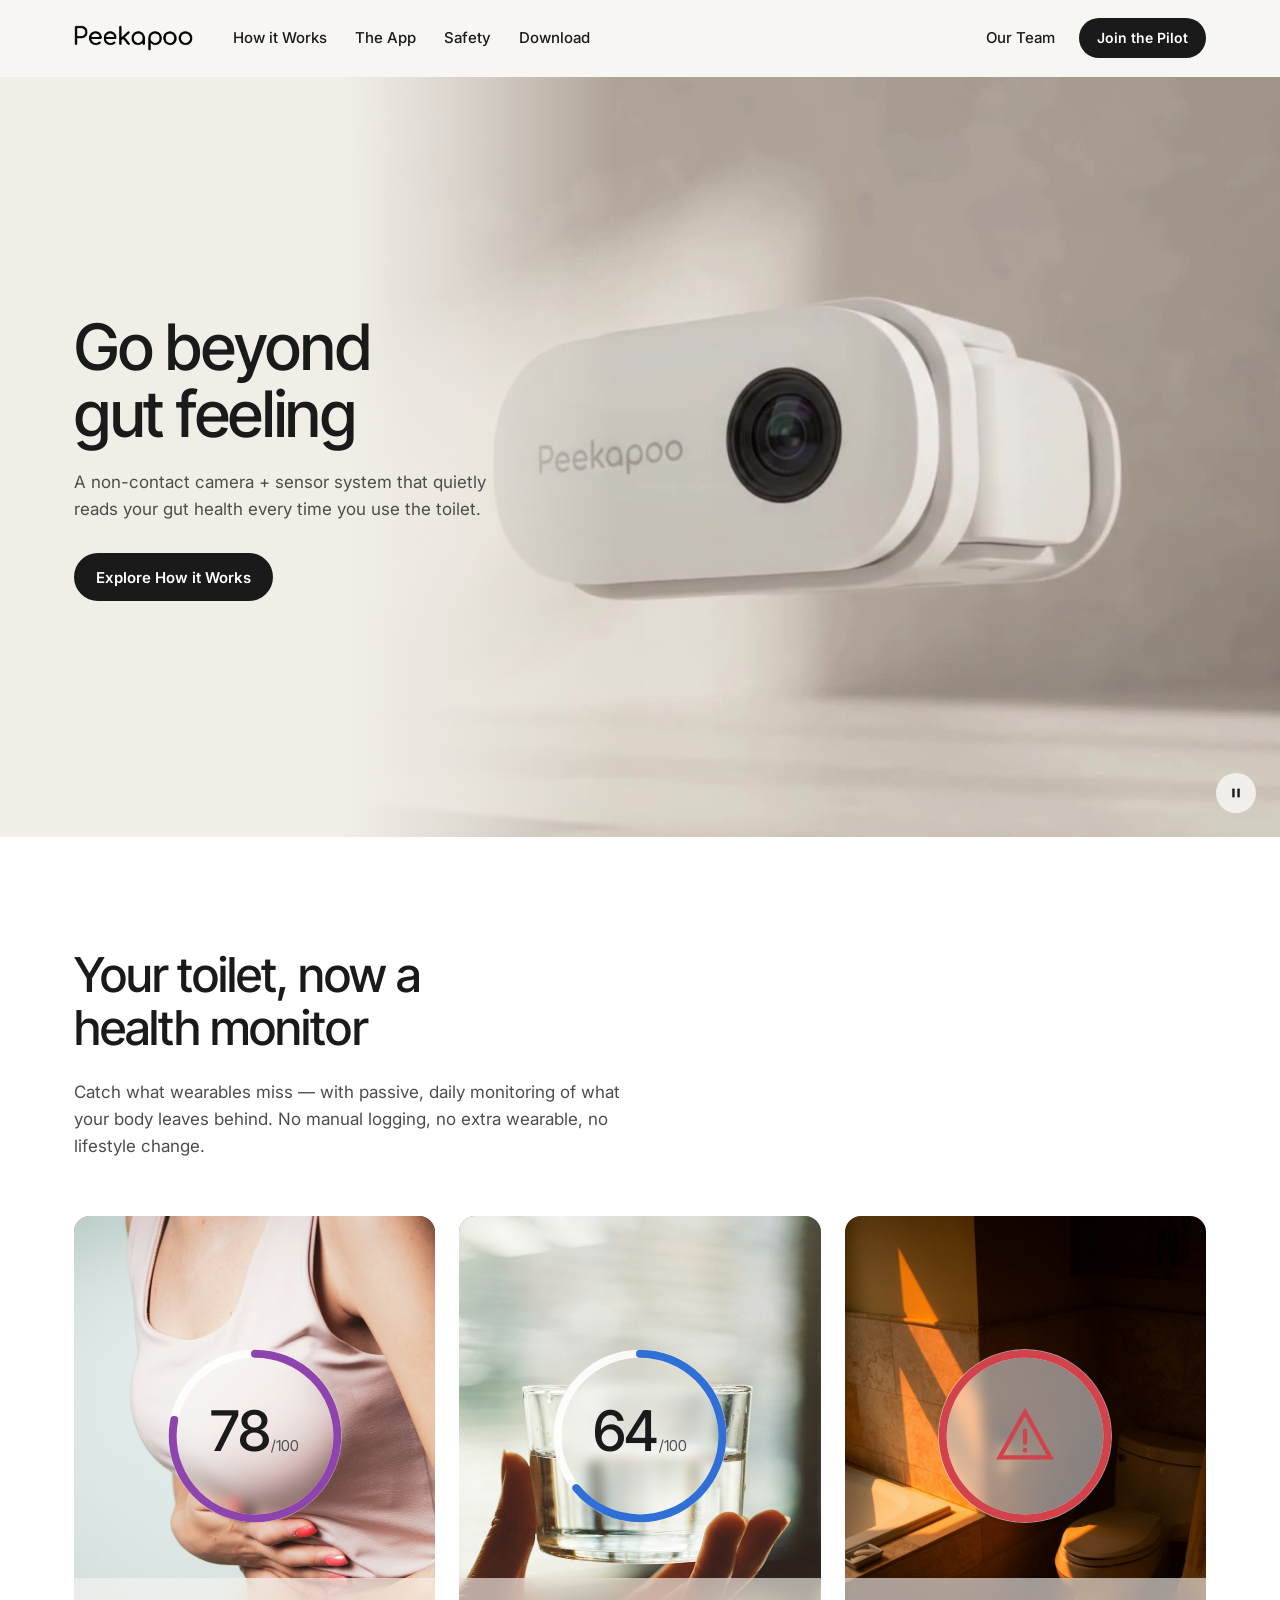
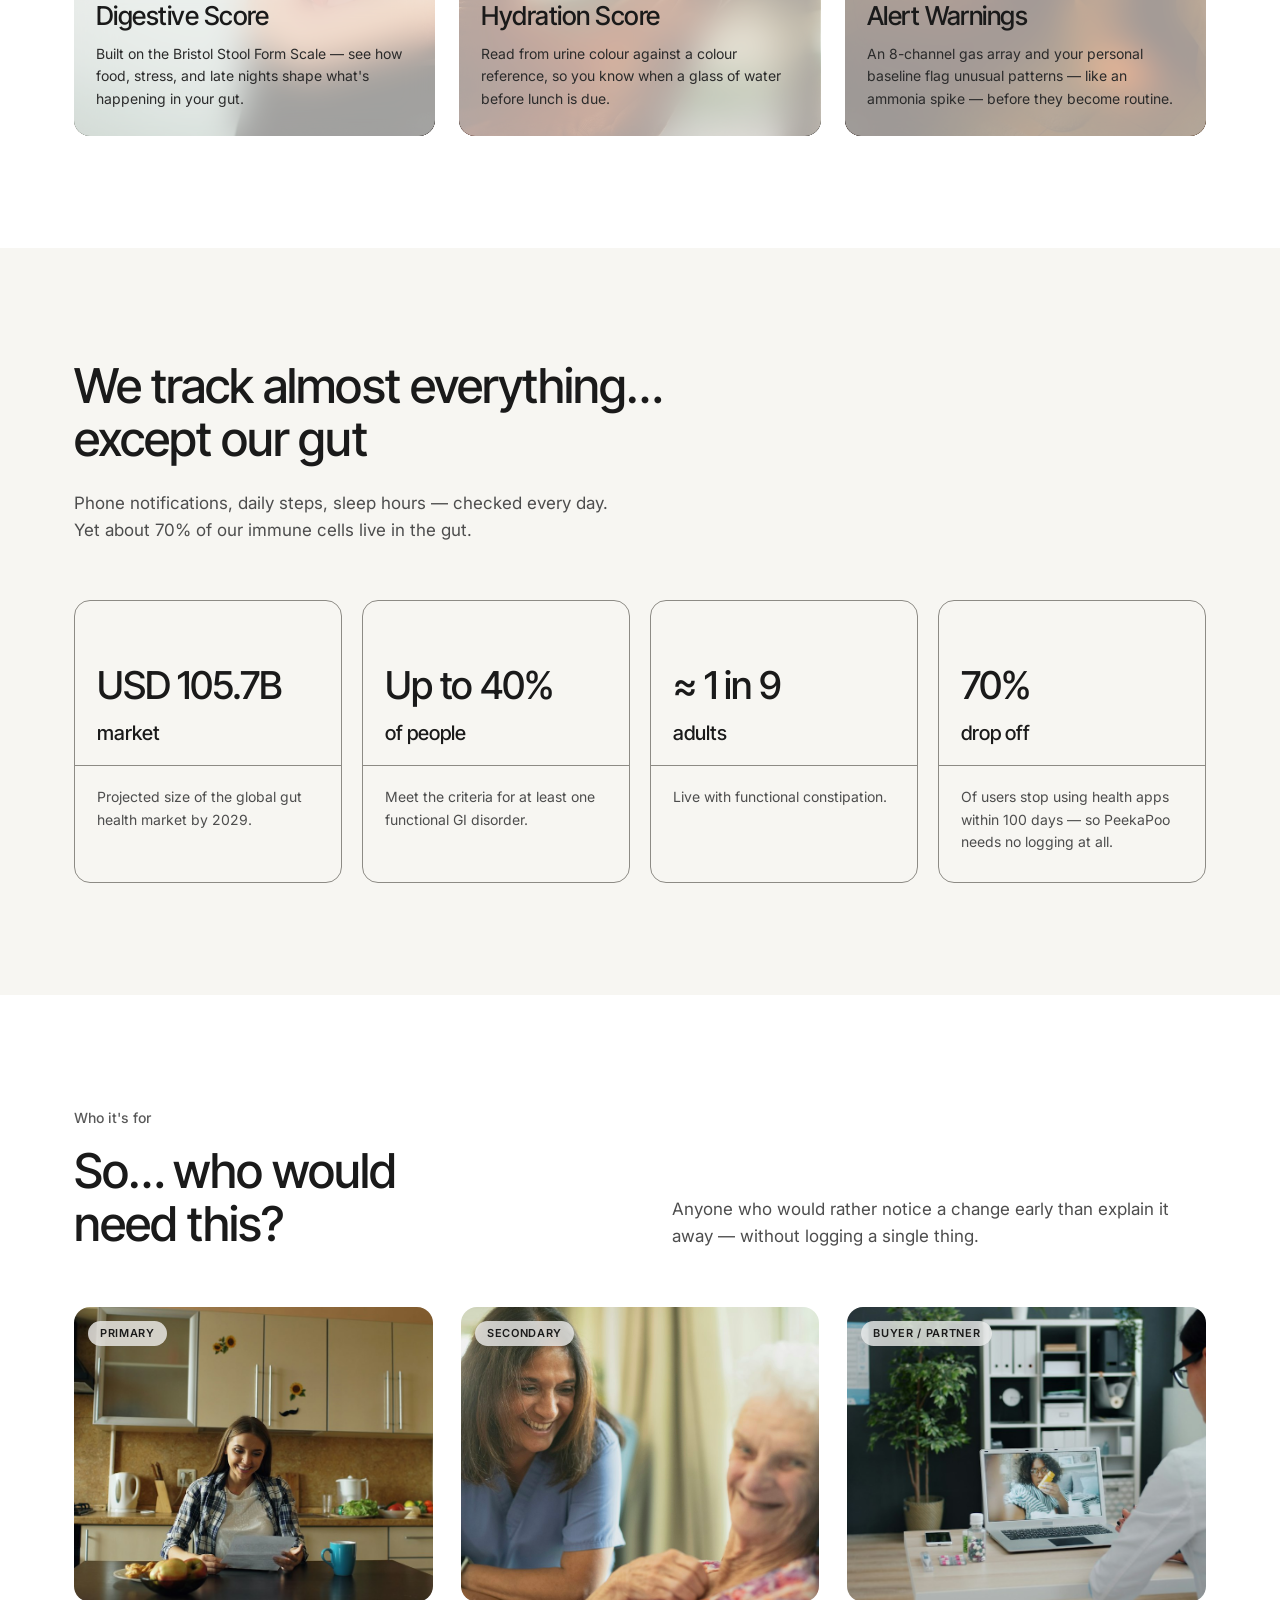
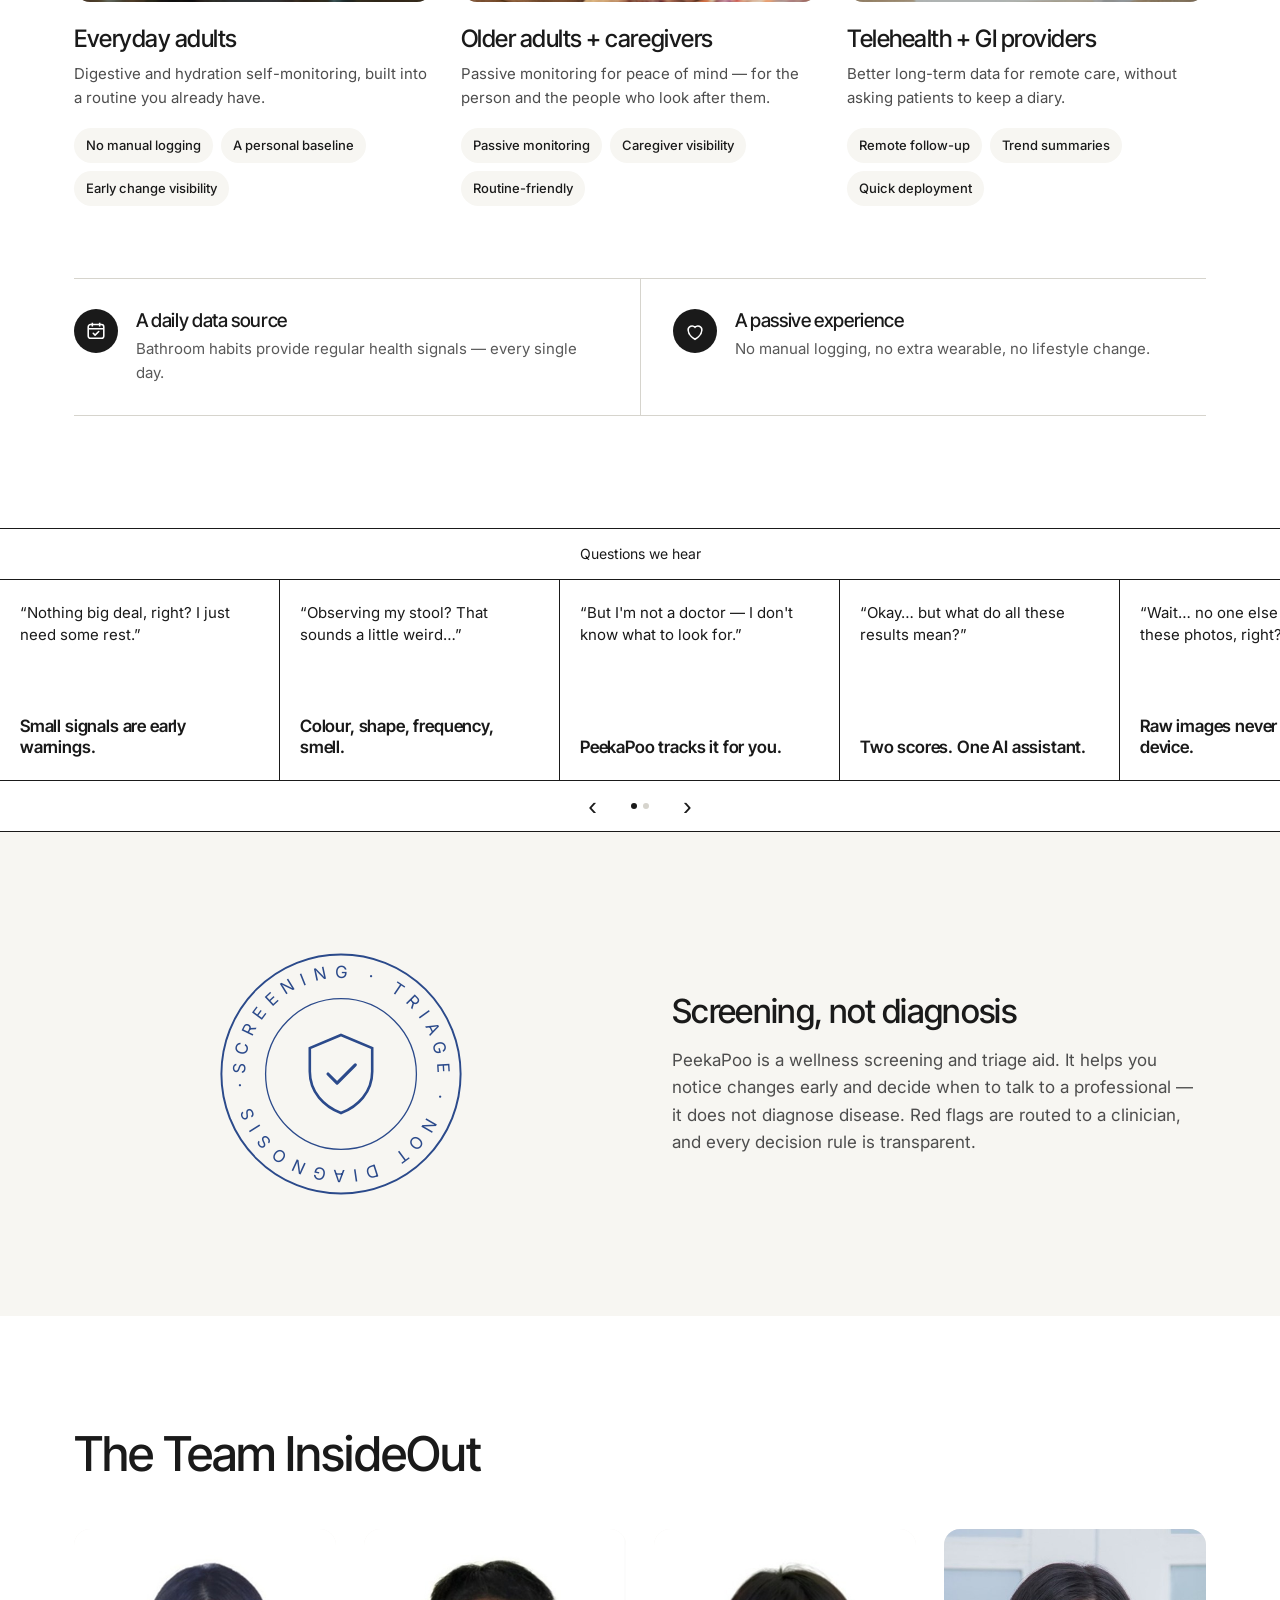
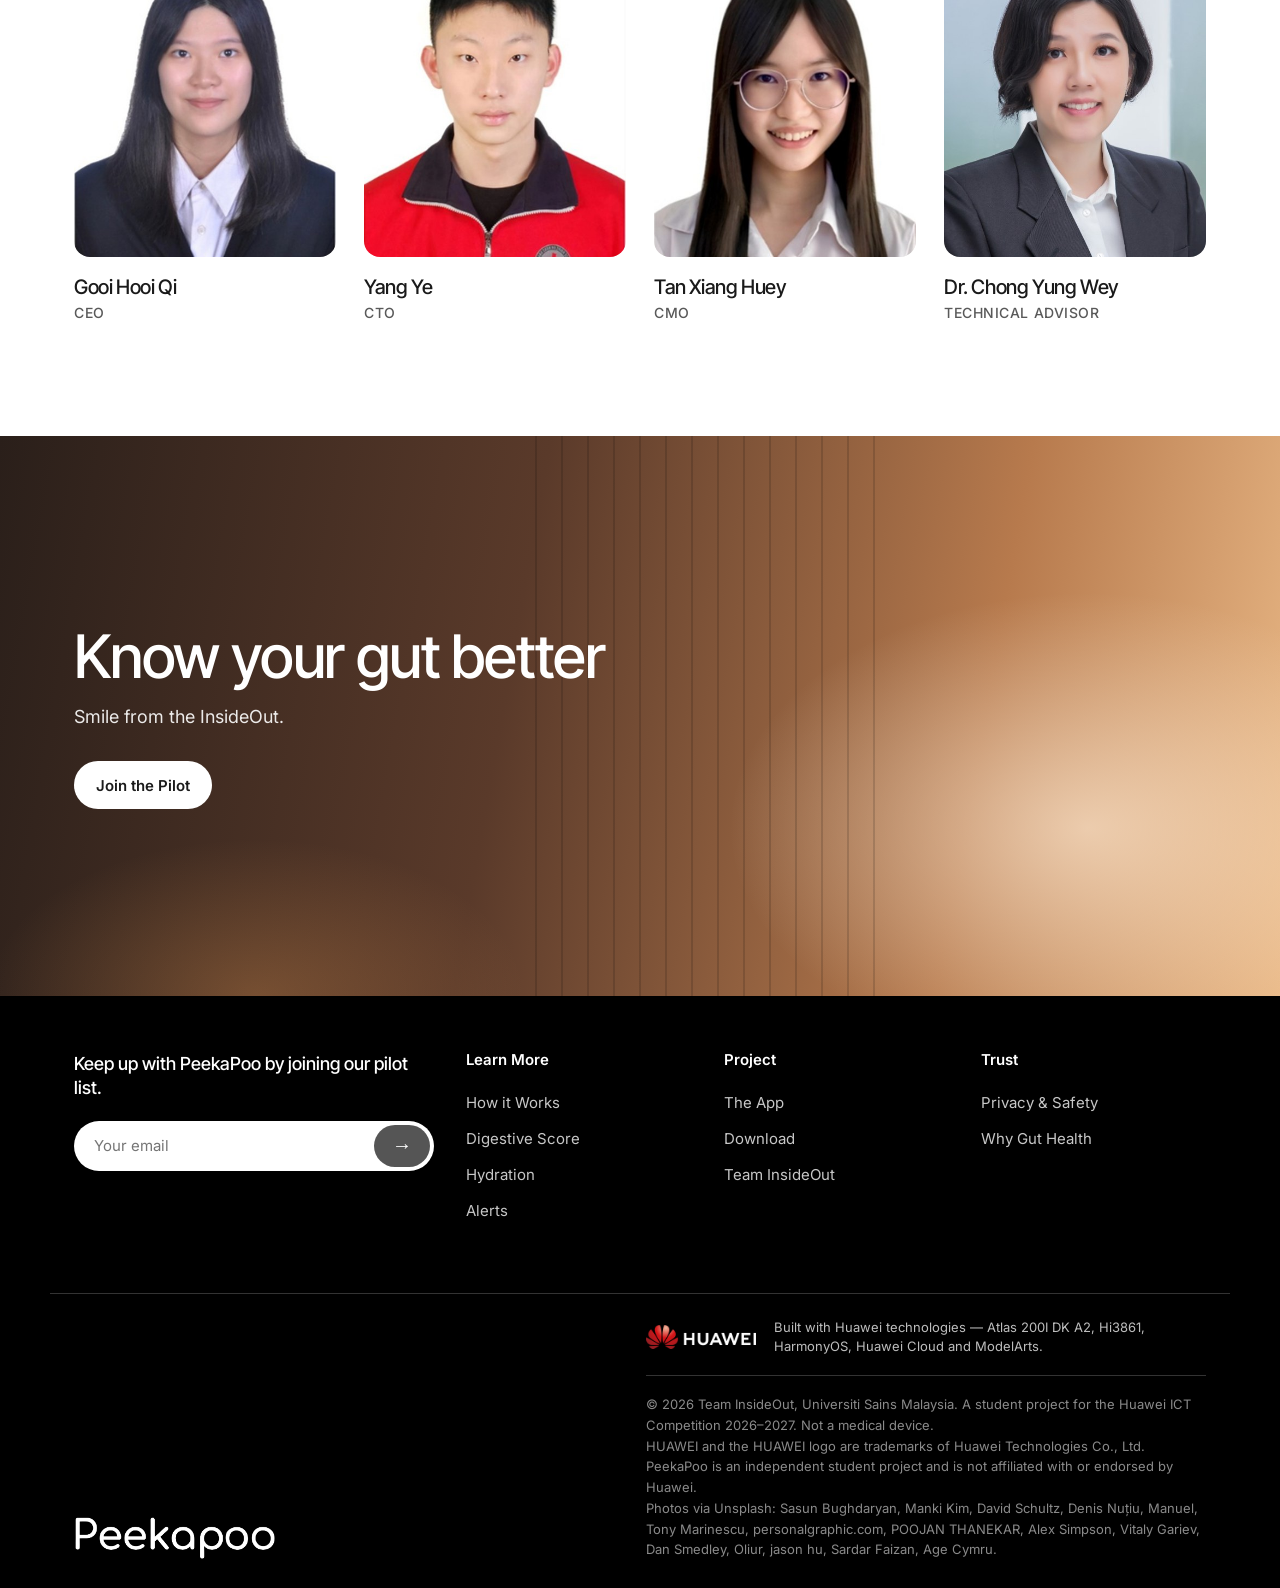
==== commit 89b2dbba: "Add Download page: HarmonyOS, Android (APK) and iPhone install options Co-Authored-By: Claude <norep" ====
--- a/index.html
+++ b/index.html
@@ -23,7 +23,7 @@
   <link rel="preconnect" href="https://fonts.googleapis.com">
   <link rel="preconnect" href="https://fonts.gstatic.com" crossorigin>
   <link href="https://fonts.googleapis.com/css2?family=Inter+Tight:wght@400;500;600&family=Inter:wght@400;500;600&display=swap" rel="stylesheet">
-  <link rel="stylesheet" href="styles.css?v=3d1e03e0">
+  <link rel="stylesheet" href="styles.css?v=dc4a9ef2">
   <script>document.documentElement.classList.add("js")</script>
 </head>
 <body>
@@ -38,6 +38,7 @@
       <a href="how-it-works.html">How it Works</a>
       <a href="app.html">The App</a>
       <a href="safety.html">Safety</a>
+      <a href="download.html">Download</a>
     </nav>
     <div class="nav__right">
       <a class="nav__text" href="#team">Our Team</a>
@@ -49,6 +50,7 @@
     <a href="how-it-works.html">How it Works</a>
     <a href="app.html">The App</a>
     <a href="safety.html">Safety</a>
+    <a href="download.html">Download</a>
     <a href="#team">Our Team</a>
   </div>
 </header>
@@ -309,7 +311,7 @@
     </div>
     <div>
       <h4>Project</h4>
-      <a href="app.html">The App</a><a href="#team">Team InsideOut</a>
+      <a href="app.html">The App</a><a href="download.html">Download</a><a href="#team">Team InsideOut</a>
     </div>
     <div>
       <h4>Trust</h4>
--- a/styles.css
+++ b/styles.css
@@ -476,3 +476,51 @@
   .how__item.is-active .how__bar i { animation: none; }
   .how__photo img { transition: none; }
 }
+
+/* ---------- Download page ---------- */
+.btn--outline { background: transparent; color: var(--ink); box-shadow: inset 0 0 0 1.5px var(--ink); }
+.btn--outline:hover { background: var(--ink); color: var(--white); }
+.get-intro { padding: 96px 0; }
+.get-intro__grid { display: grid; grid-template-columns: 1fr auto; gap: 64px; align-items: center; }
+.get-intro__actions { display: flex; flex-wrap: wrap; gap: 12px; margin-top: 32px; }
+.get-qr { margin: 0; padding: 24px; background: var(--white); border: 1px solid var(--line); border-radius: var(--radius-lg); text-align: center; max-width: 260px; }
+.get-qr img { width: 200px; height: 200px; margin: 0 auto; }
+.get-qr figcaption { margin-top: 14px; font-size: 14px; color: var(--ink-2); }
+.get-qr figcaption b { display: block; color: var(--ink); font-weight: 600; }
+
+.get-grid { display: grid; grid-template-columns: repeat(3, 1fr); gap: 24px; margin-top: 56px; }
+.get-card { display: flex; flex-direction: column; padding: 32px 28px; border: 1px solid var(--line); border-radius: var(--radius-lg); background: var(--white); }
+.get-card__head { display: flex; align-items: center; gap: 14px; }
+.get-card__icon { width: 48px; height: 48px; flex: none; border-radius: 14px; display: grid; place-items: center; }
+.get-card__icon svg { width: 26px; height: 26px; fill: none; stroke: currentColor; stroke-width: 1.6; stroke-linecap: round; stroke-linejoin: round; }
+.get-card__icon--harmony { background: #fde8e9; color: var(--alert); }
+.get-card__icon--android { background: #e3f4e8; color: #1f8a4c; }
+.get-card__icon--ios { background: var(--stone); color: var(--ink); }
+.get-card__tag { font-size: 13px; color: var(--muted); margin-top: 2px; }
+.get-card__text { margin-top: 20px; color: var(--ink-2); font-size: 15px; }
+.get-steps { margin: 20px 0 0; padding: 0; list-style: none; counter-reset: step; }
+.get-steps li { counter-increment: step; position: relative; padding: 0 0 12px 36px; font-size: 15px; }
+.get-steps li::before { content: counter(step); position: absolute; left: 0; top: 0; width: 24px; height: 24px; border-radius: 50%;
+                        background: var(--cream); border: 1px solid var(--line); font-size: 12px; font-weight: 600; display: grid; place-items: center; }
+.get-card__btn { margin-top: auto; align-self: flex-start; }
+.get-card__alt { display: flex; gap: 14px; align-items: flex-start; margin-top: 18px; }
+.get-card__alt img { width: 88px; height: 88px; flex: none; border: 1px solid var(--line); border-radius: 8px; }
+.get-card__alt .fine { margin-top: 0; }
+
+.get-notes { display: grid; grid-template-columns: repeat(3, 1fr); gap: 40px; margin-top: 48px; }
+.get-notes h3 { font-size: 20px; margin-bottom: 10px; }
+.get-notes p { color: var(--ink-2); font-size: 15px; }
+
+@media (max-width: 1080px) {
+  .get-grid { grid-template-columns: 1fr; max-width: 640px; margin-left: auto; margin-right: auto; }
+}
+@media (max-width: 900px) {
+  .get-intro__grid { grid-template-columns: 1fr; gap: 40px; }
+  .get-notes { grid-template-columns: 1fr; gap: 28px; }
+}
+@media (max-width: 600px) {
+  .get-intro { padding: 64px 0; }
+  .get-qr, .get-card__alt img { display: none; }
+  .get-card__alt { margin-top: 12px; }
+  .get-card { padding: 26px 20px; }
+}
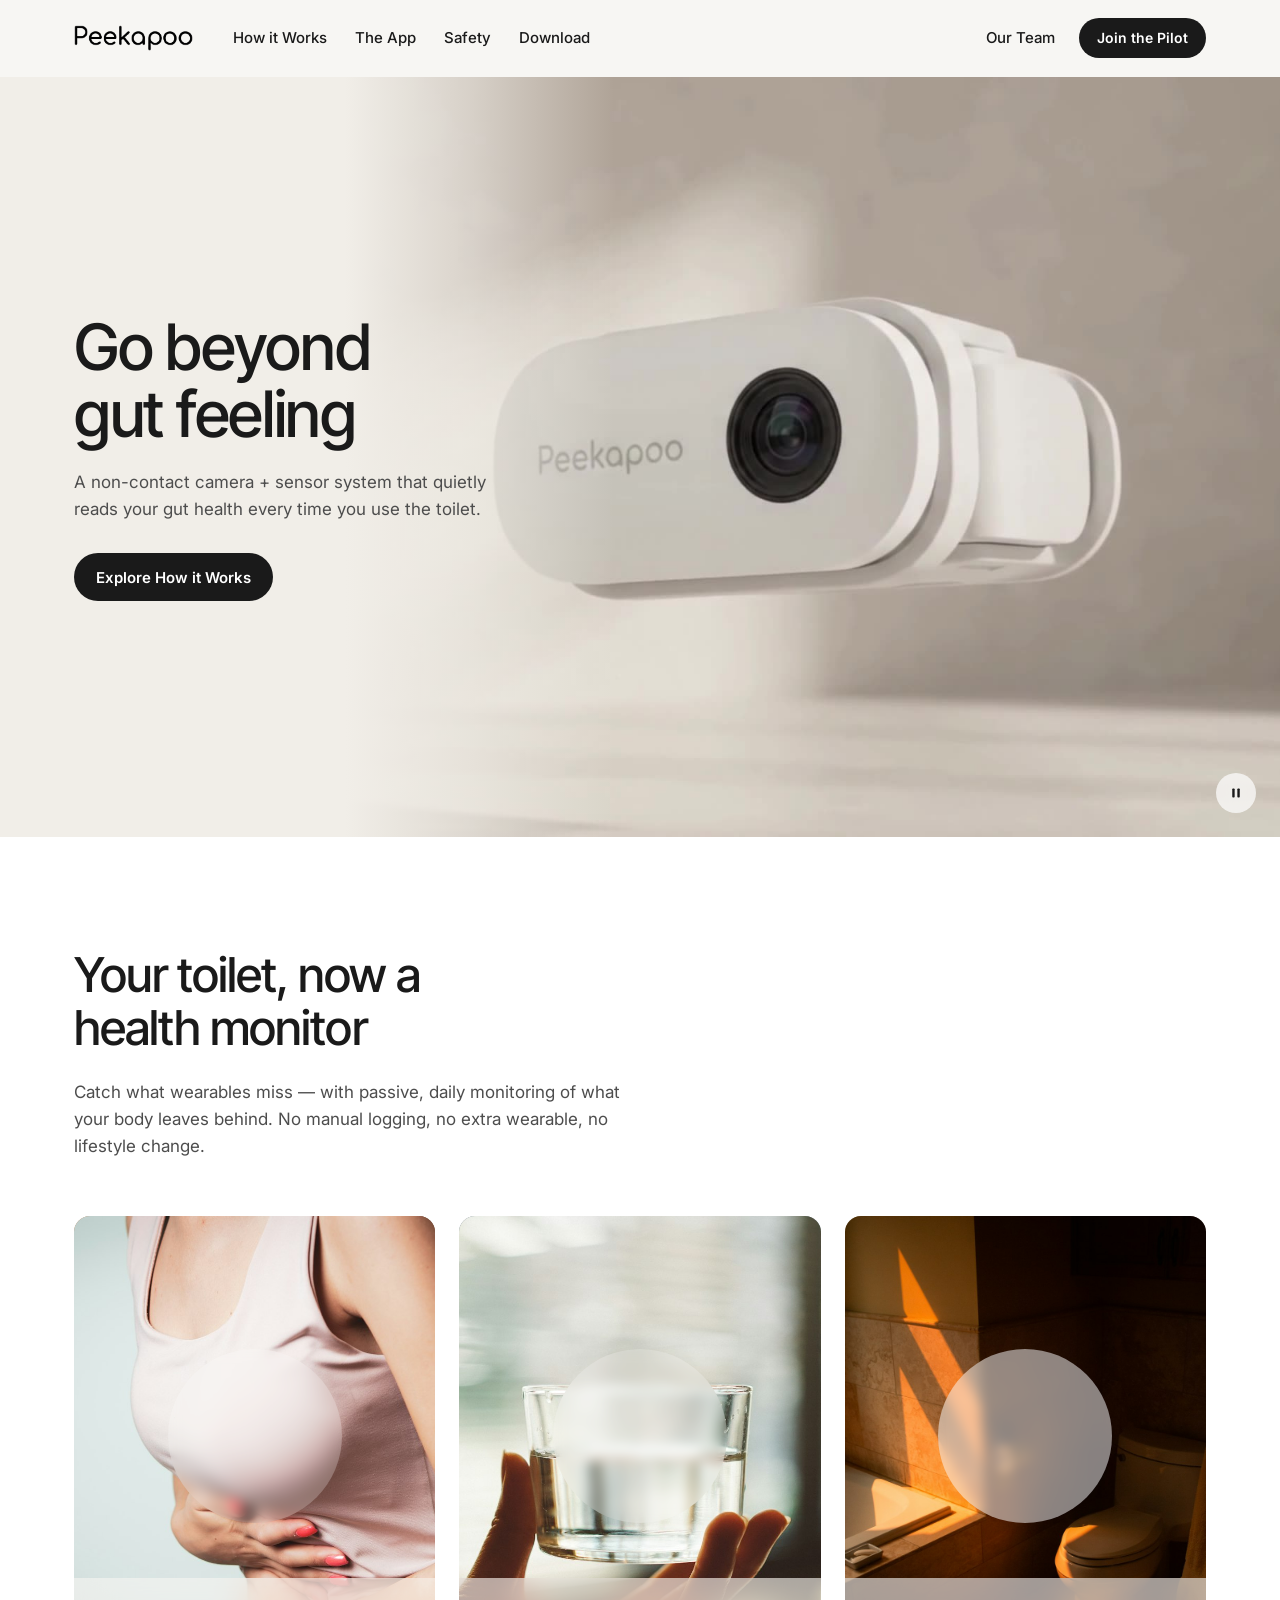
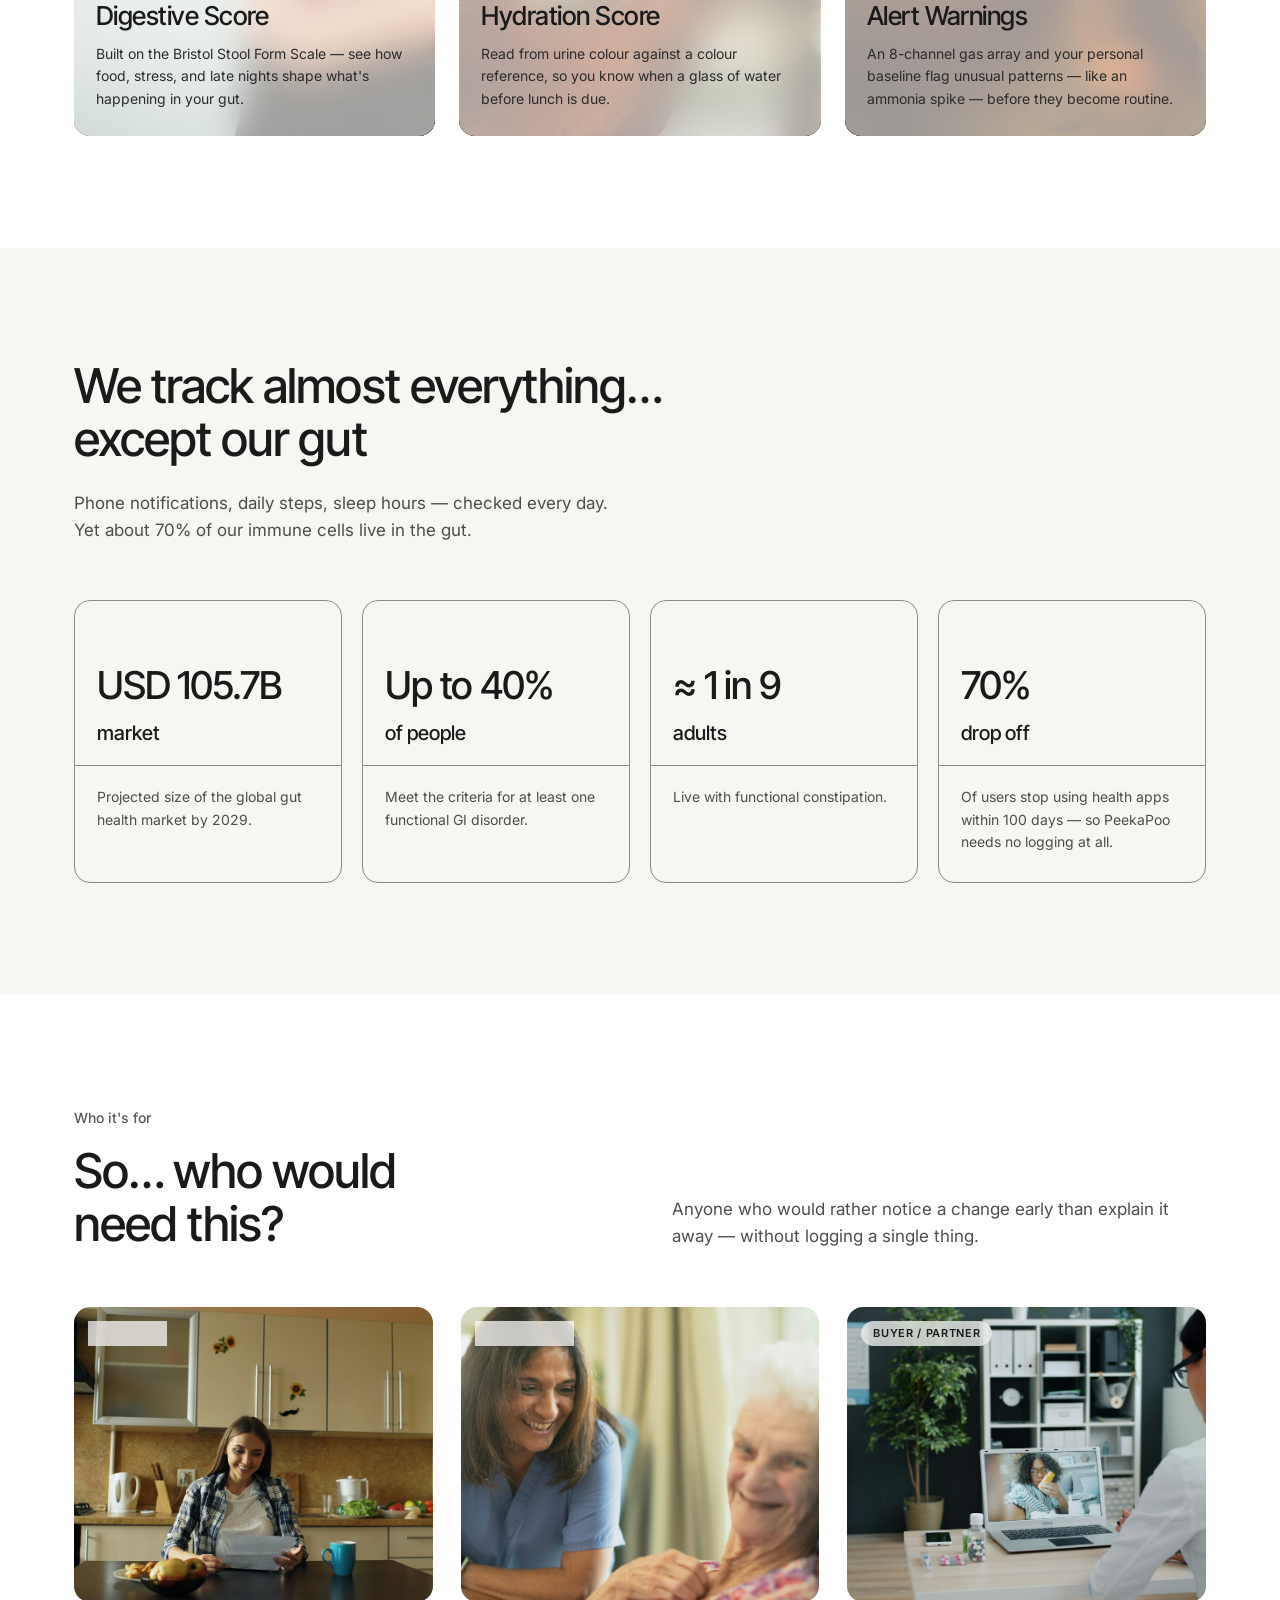
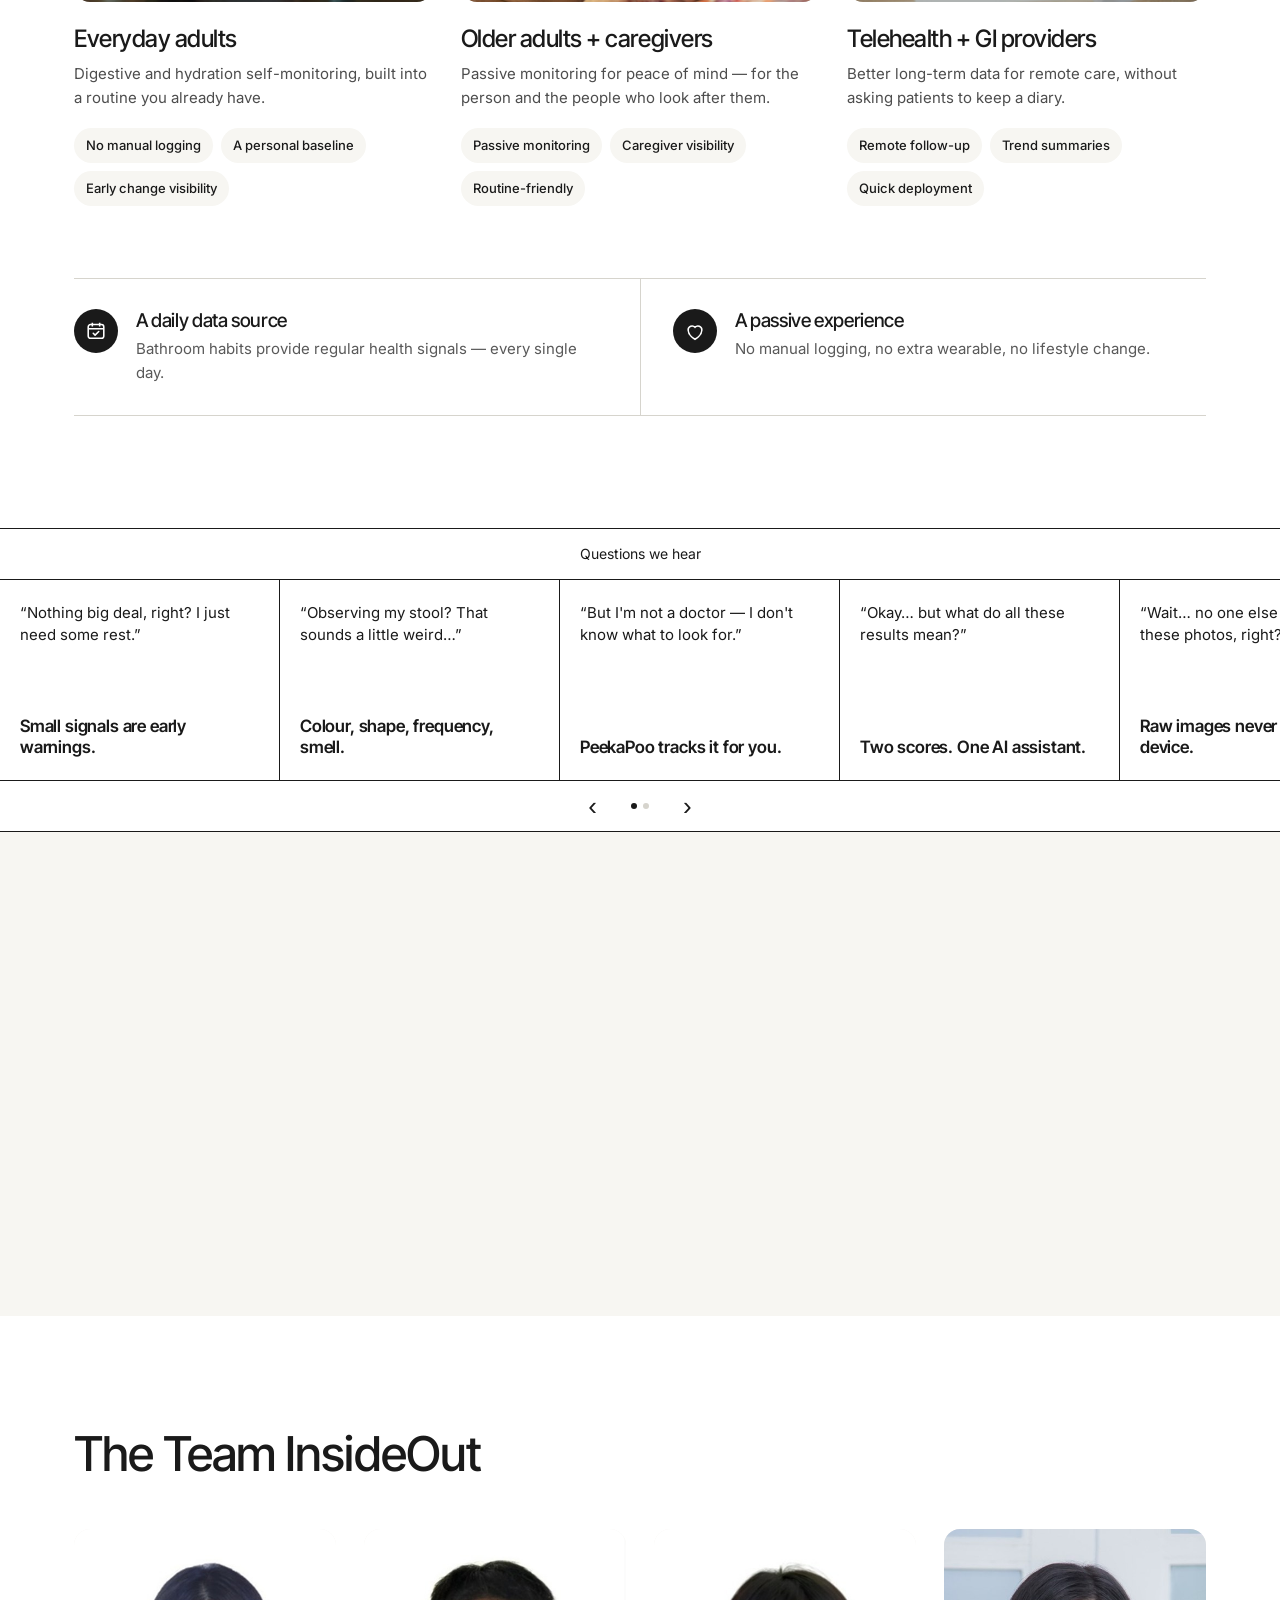
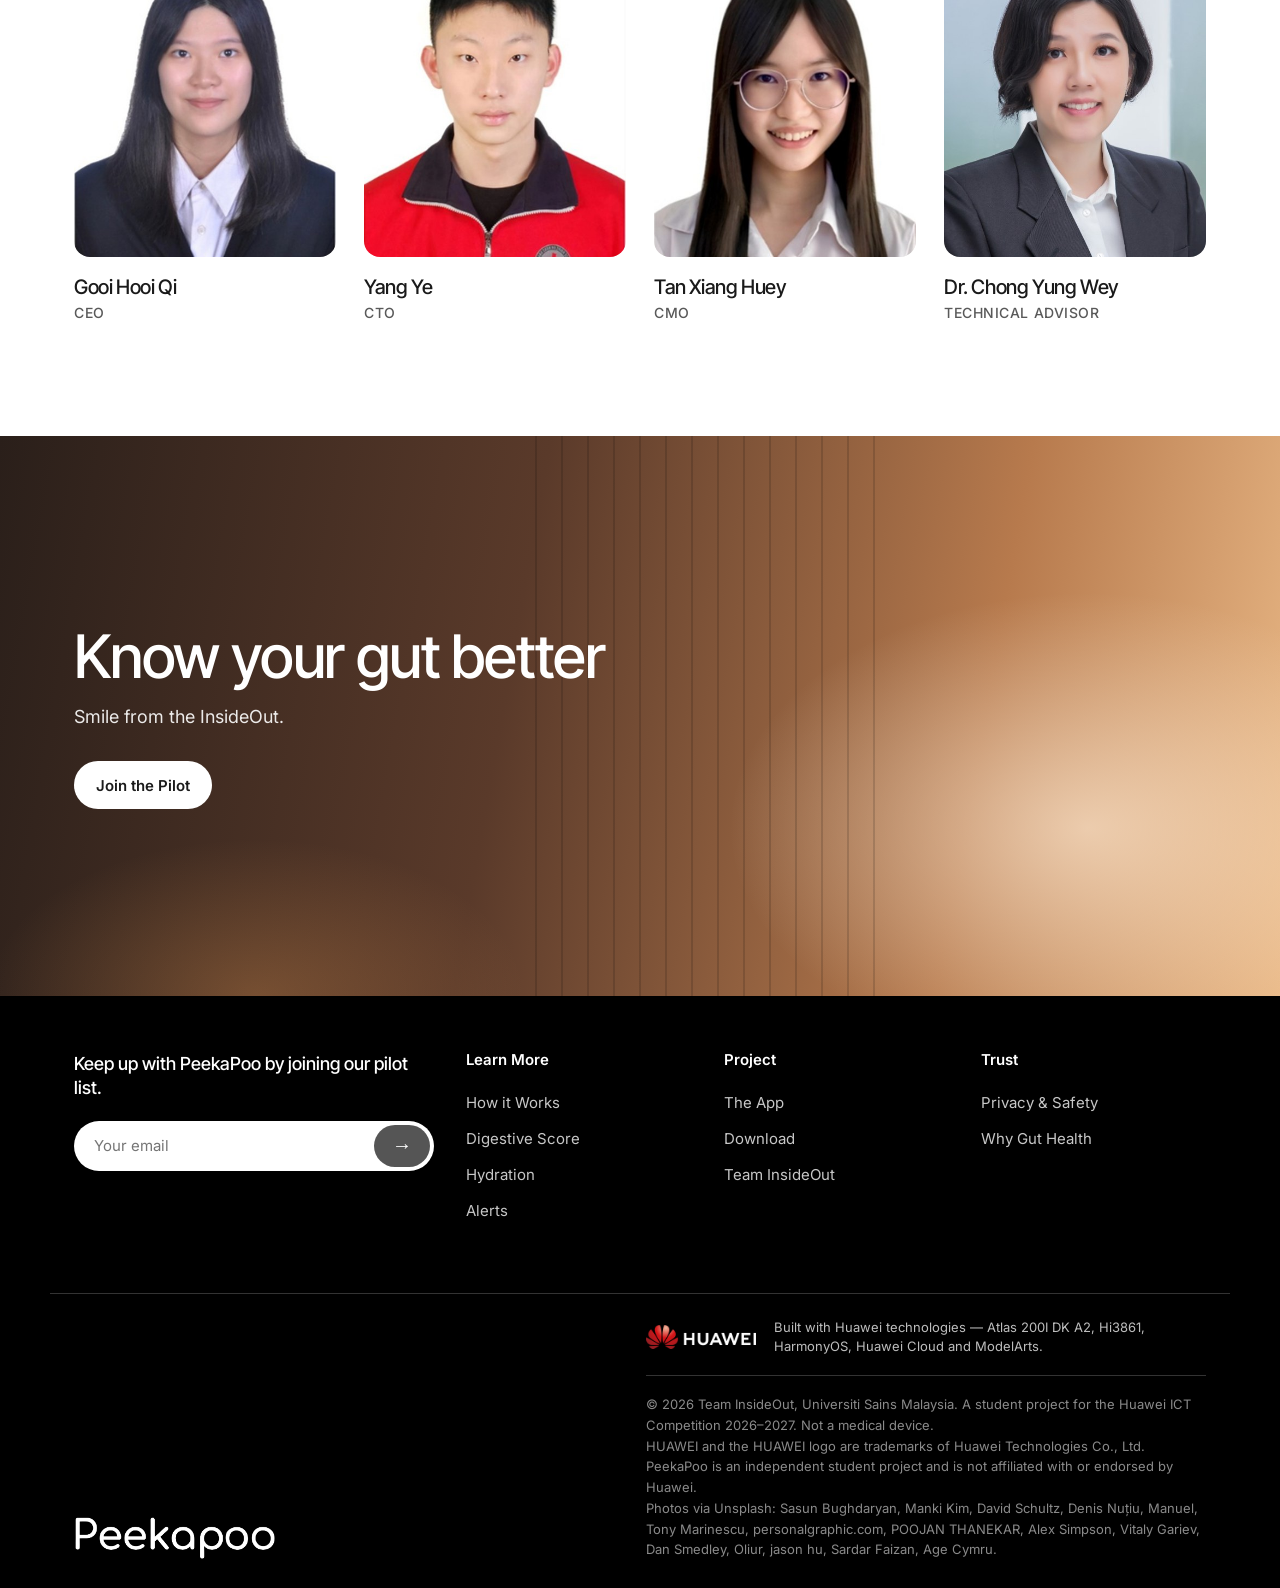
==== commit 8fe2232d: "Download page: HarmonyOS 4.x and earlier can install the app file; NEXT keeps the web app for now Co" ====
--- a/index.html
+++ b/index.html
@@ -23,7 +23,7 @@
   <link rel="preconnect" href="https://fonts.googleapis.com">
   <link rel="preconnect" href="https://fonts.gstatic.com" crossorigin>
   <link href="https://fonts.googleapis.com/css2?family=Inter+Tight:wght@400;500;600&family=Inter:wght@400;500;600&display=swap" rel="stylesheet">
-  <link rel="stylesheet" href="styles.css?v=dc4a9ef2">
+  <link rel="stylesheet" href="styles.css?v=6ccd00a1">
   <script>document.documentElement.classList.add("js")</script>
 </head>
 <body>
--- a/styles.css
+++ b/styles.css
@@ -524,3 +524,8 @@
   .get-card__alt { margin-top: 12px; }
   .get-card { padding: 26px 20px; }
 }
+.get-variant { margin-top: 20px; padding-top: 20px; border-top: 1px solid var(--line); }
+.get-variant h4 { font-size: 16px; font-weight: 600; margin-bottom: 4px; }
+.get-variant .get-steps { margin-top: 12px; }
+.get-variant .btn { margin-top: 4px; }
+.get-variant__text { margin: 8px 0 16px; font-size: 15px; color: var(--ink-2); }
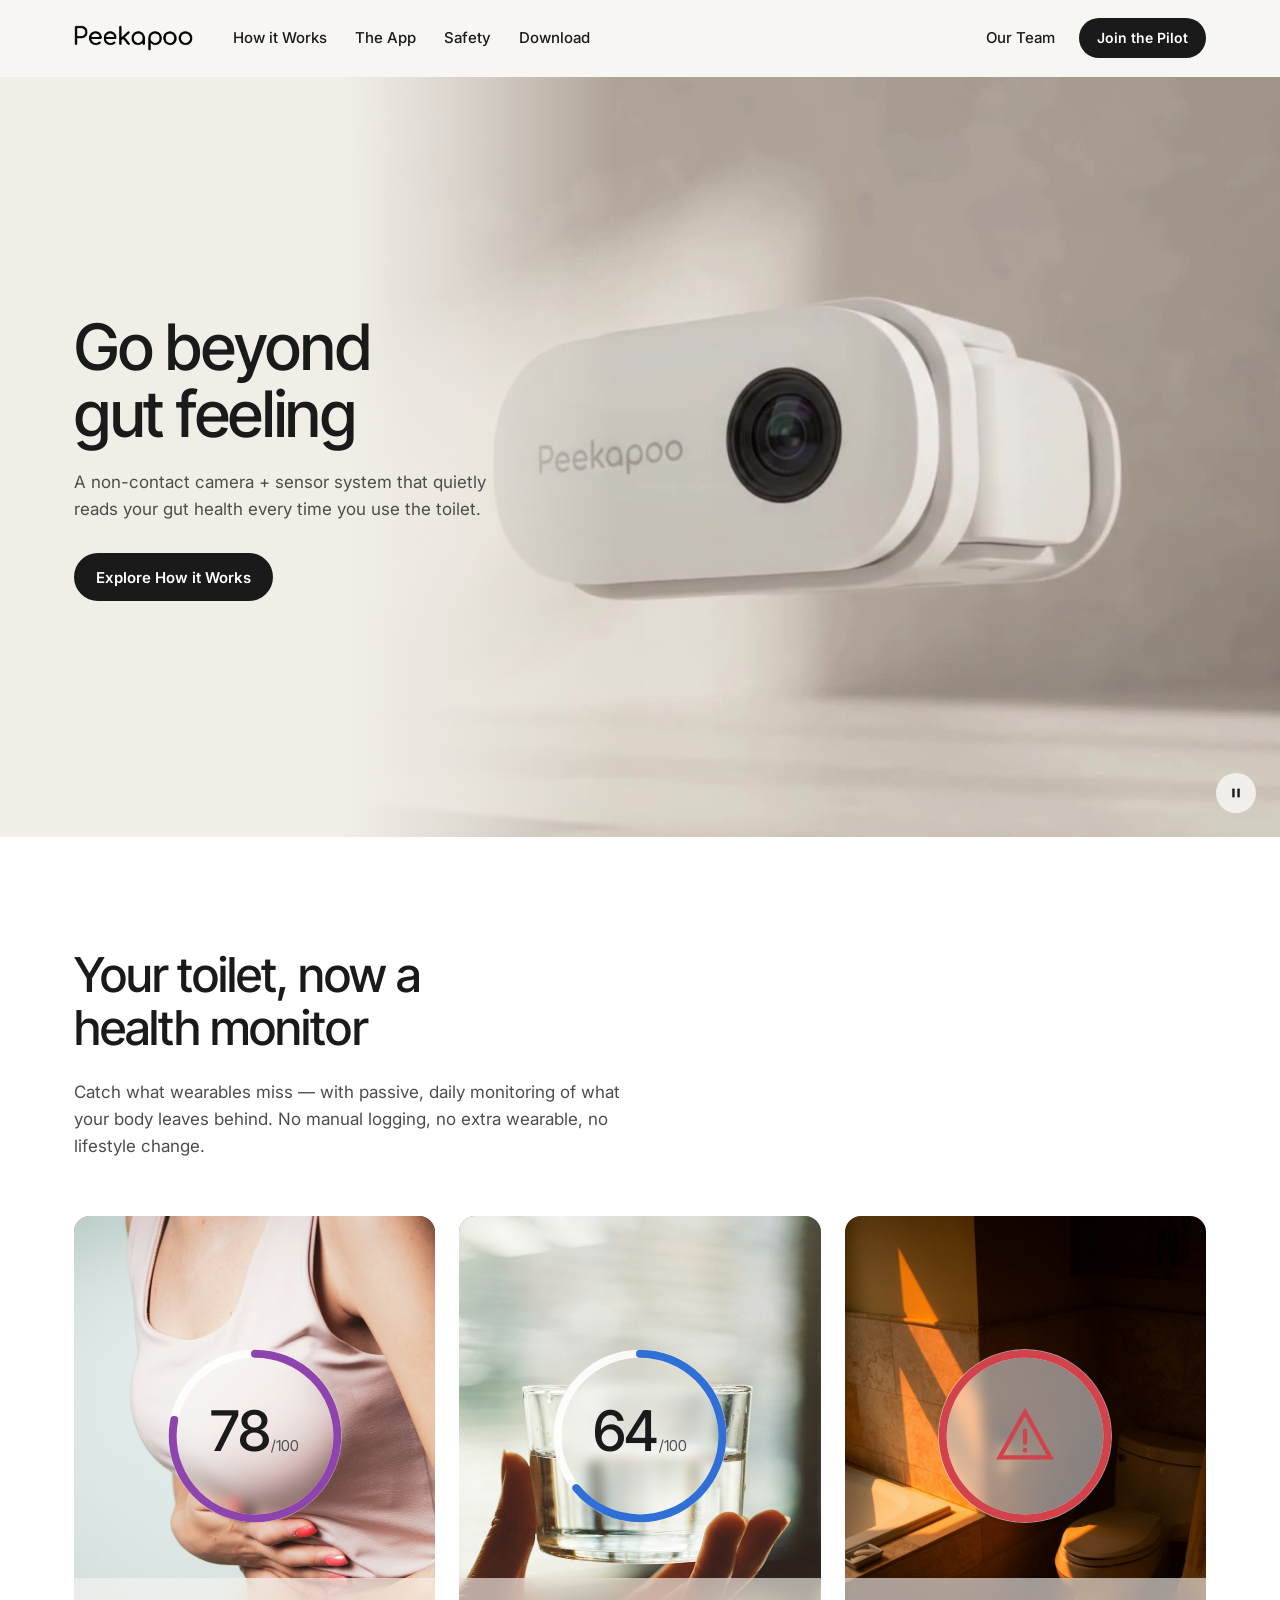
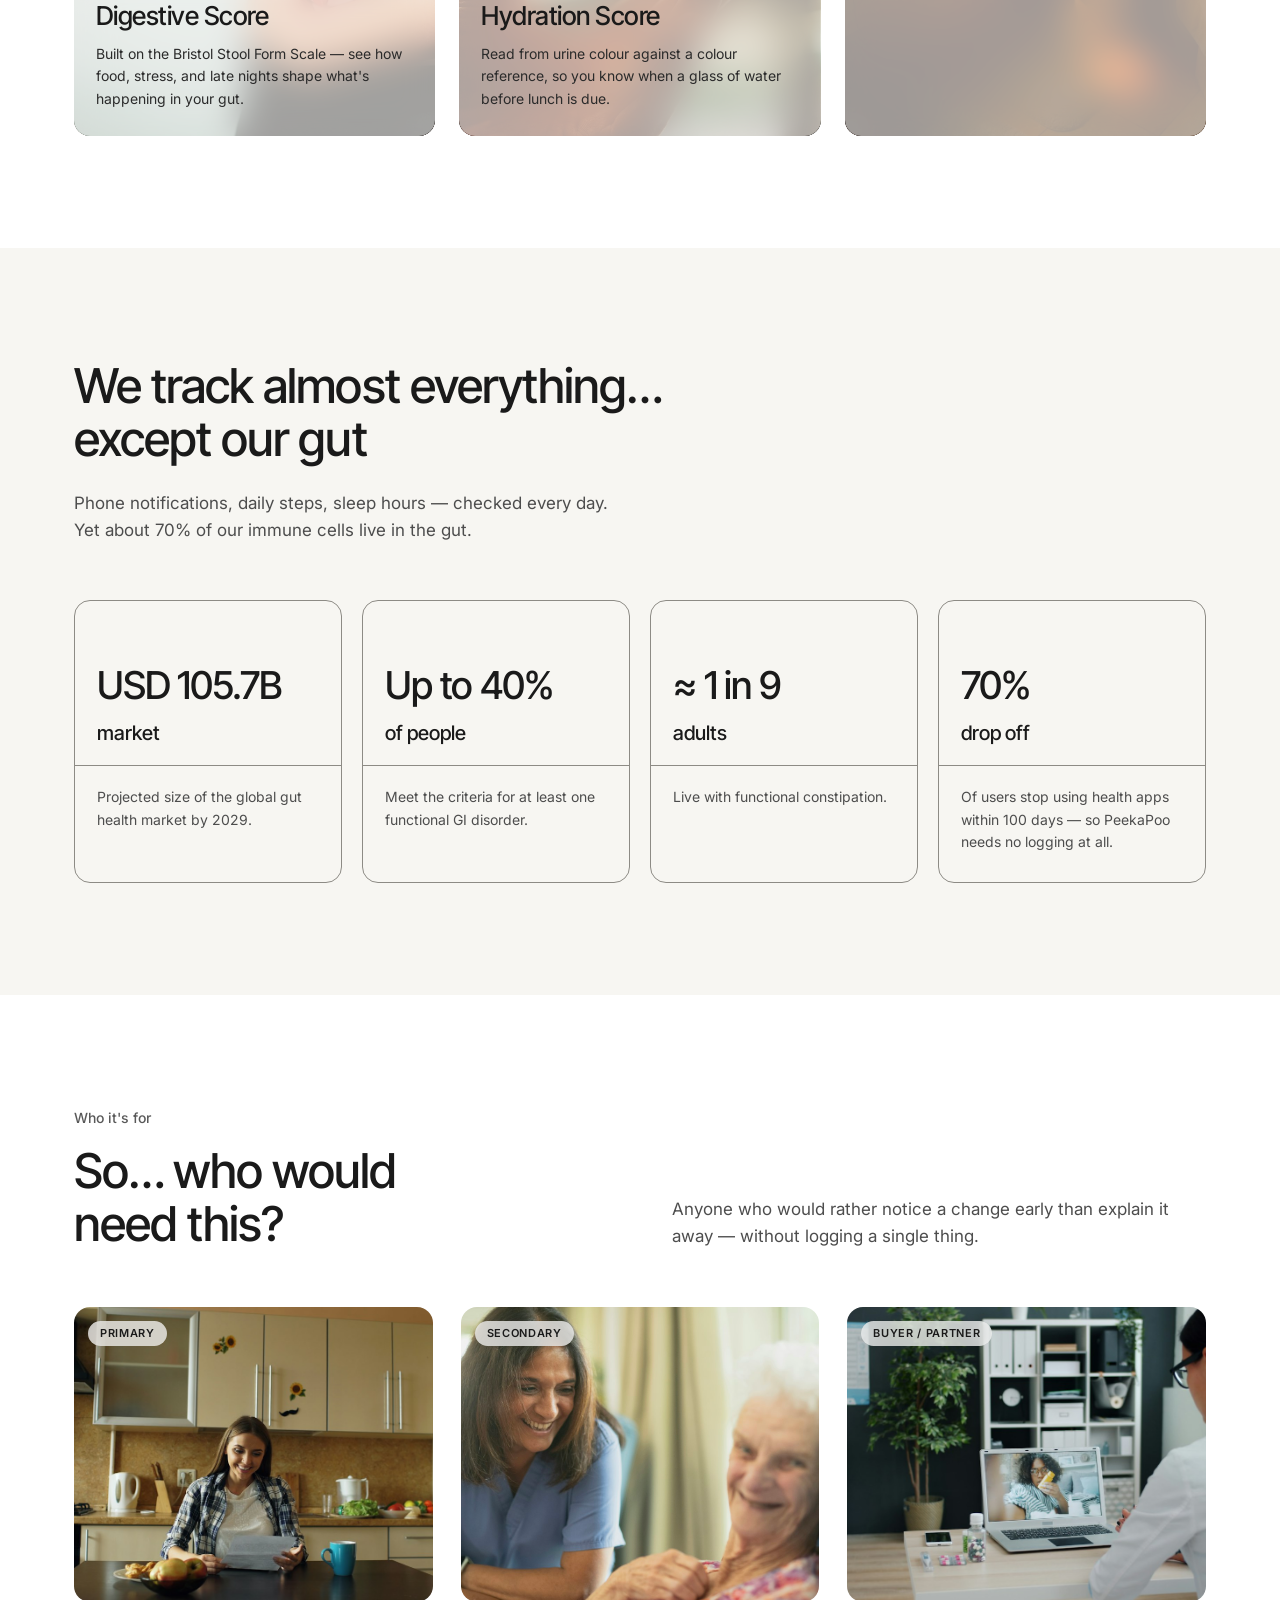
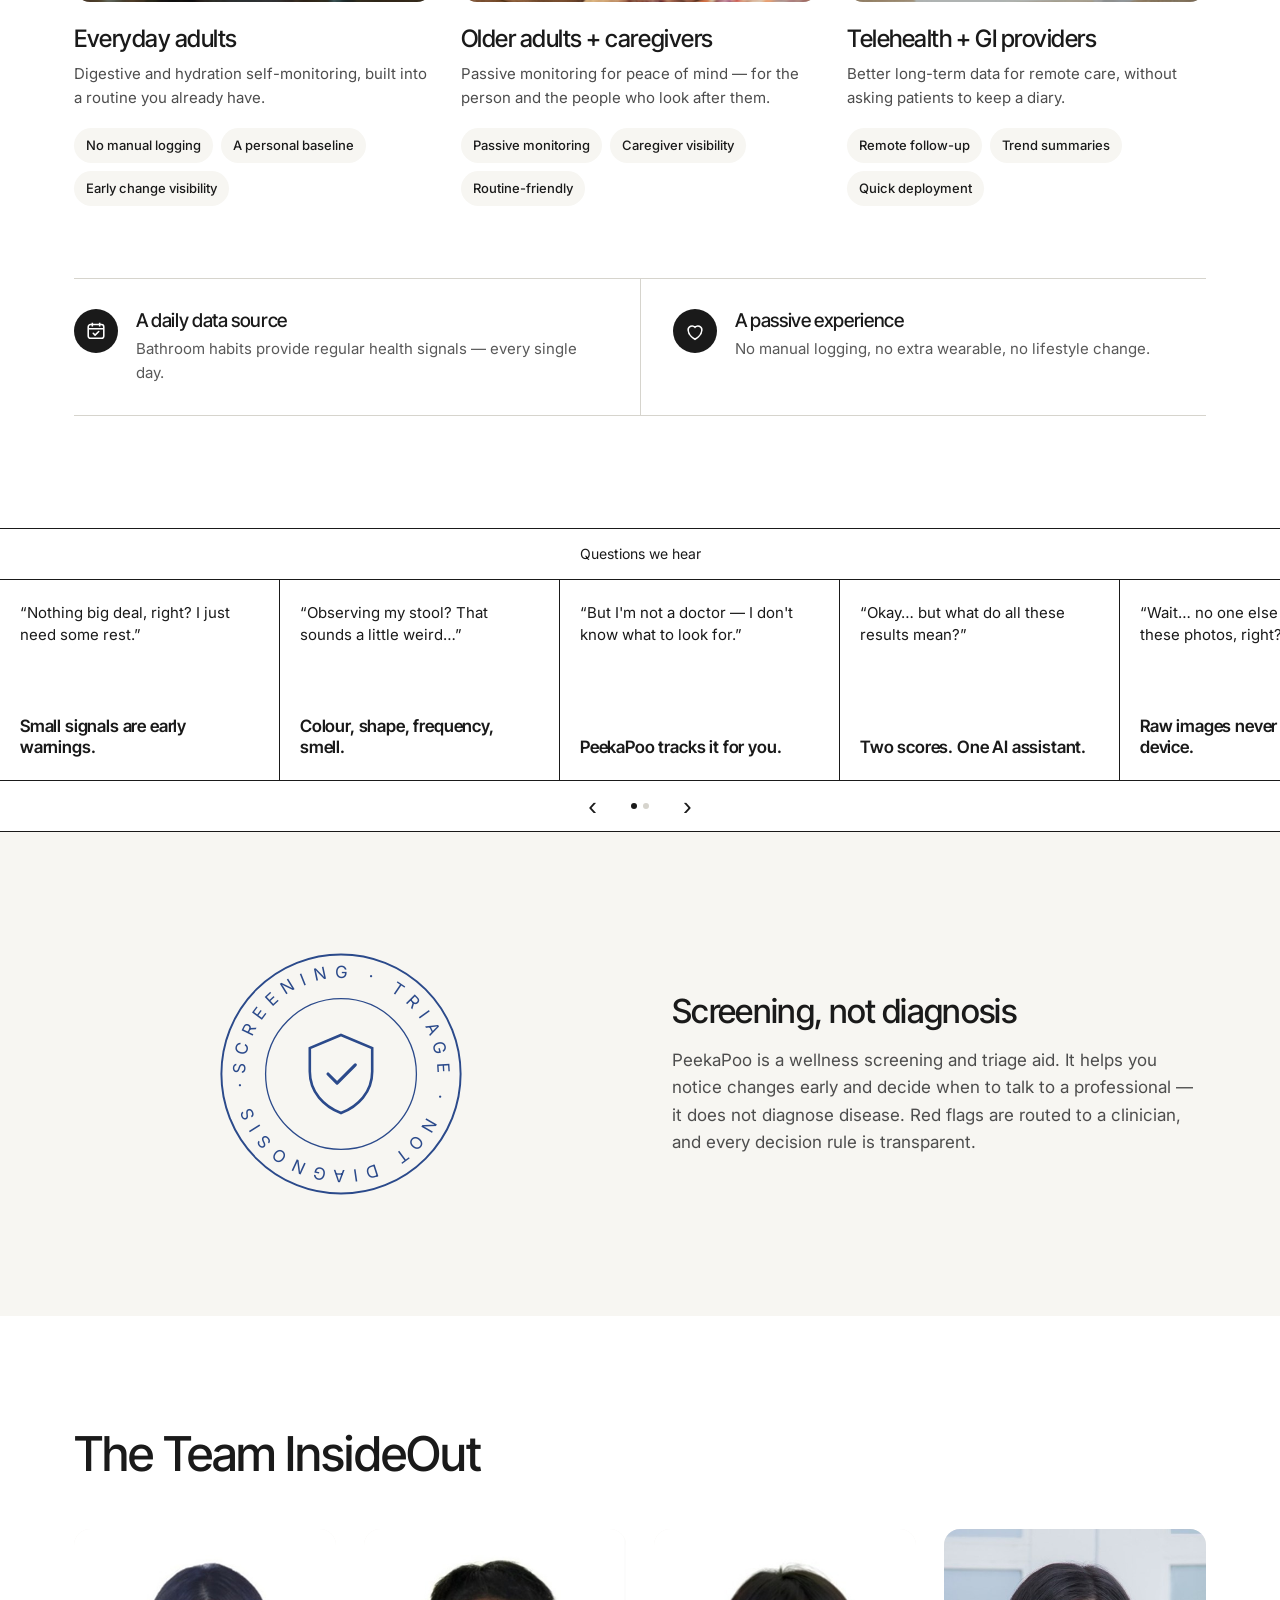
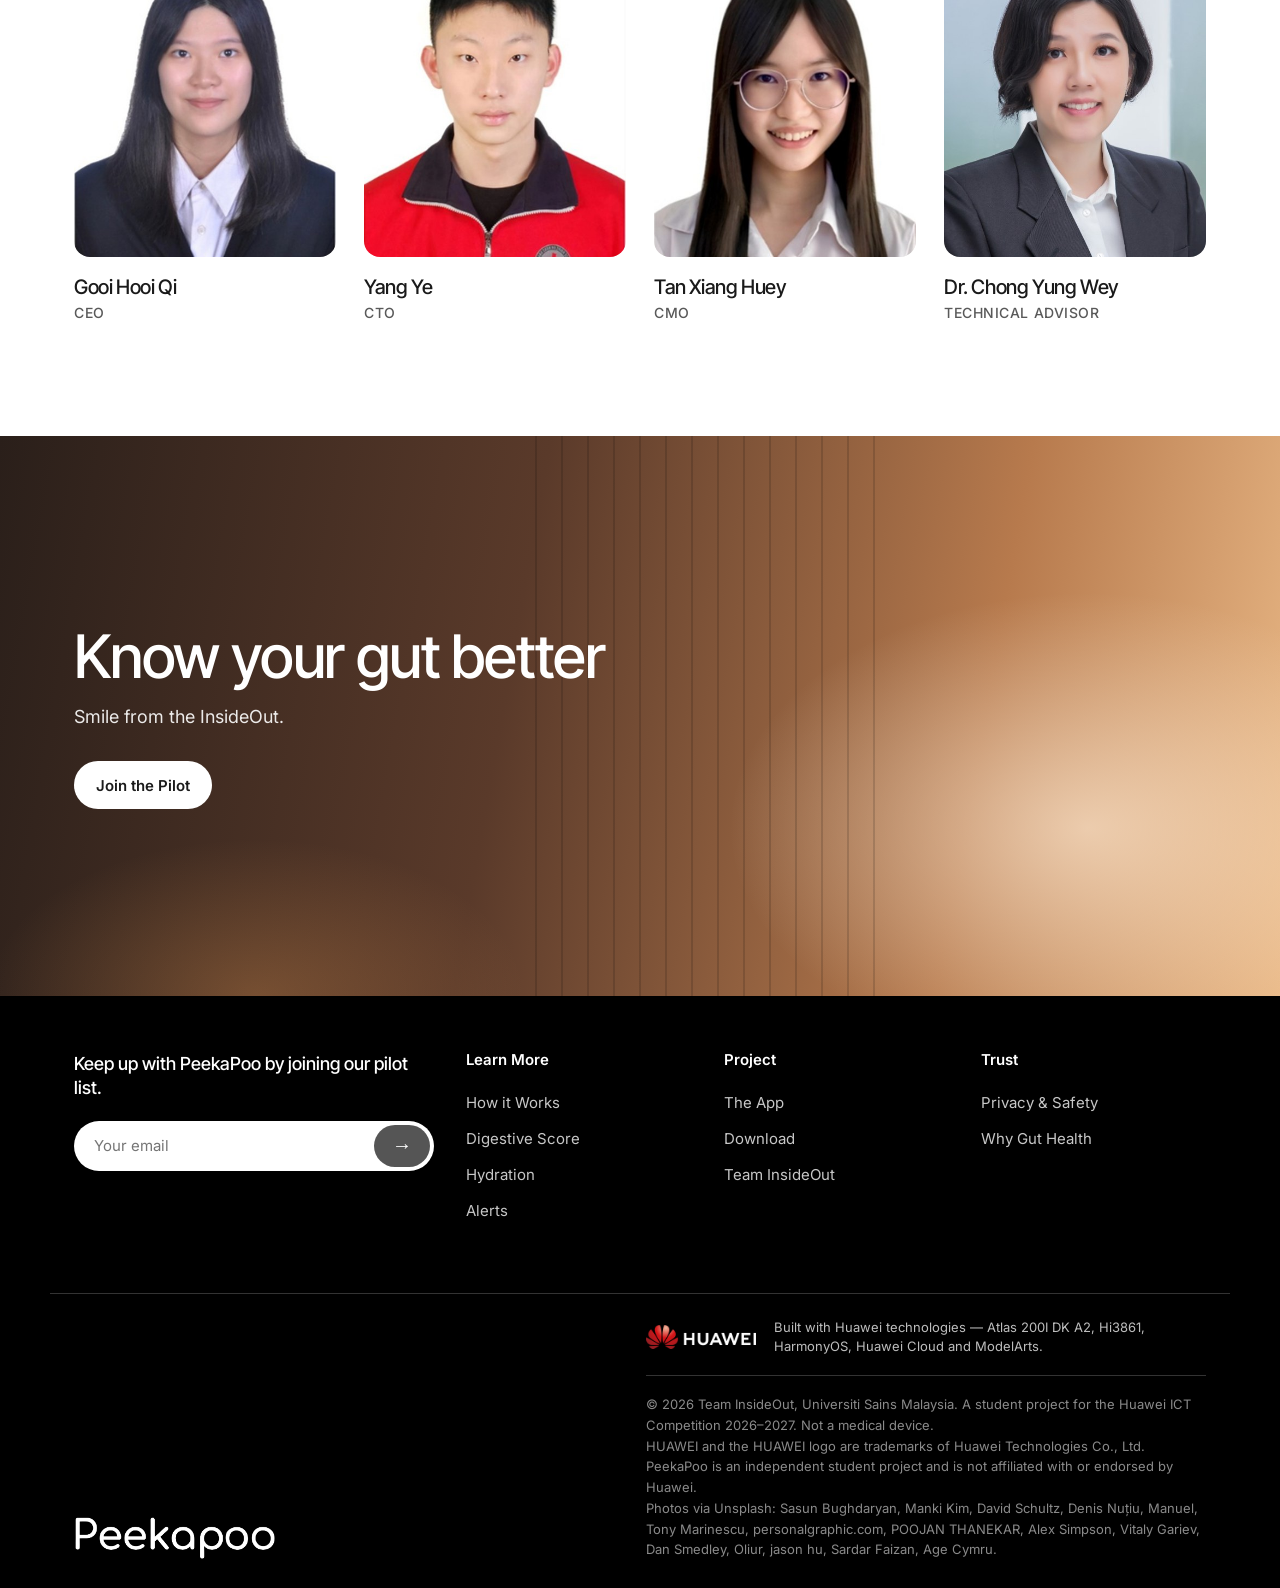
==== commit 9aa16828: "Update Android app: last-stool card, floating chat button, gas bars follow the readings Co-Authored-" ====
--- a/index.html
+++ b/index.html
@@ -23,7 +23,7 @@
   <link rel="preconnect" href="https://fonts.googleapis.com">
   <link rel="preconnect" href="https://fonts.gstatic.com" crossorigin>
   <link href="https://fonts.googleapis.com/css2?family=Inter+Tight:wght@400;500;600&family=Inter:wght@400;500;600&display=swap" rel="stylesheet">
-  <link rel="stylesheet" href="styles.css?v=6ccd00a1">
+  <link rel="stylesheet" href="styles.css?v=f91bfc41">
   <script>document.documentElement.classList.add("js")</script>
 </head>
 <body>
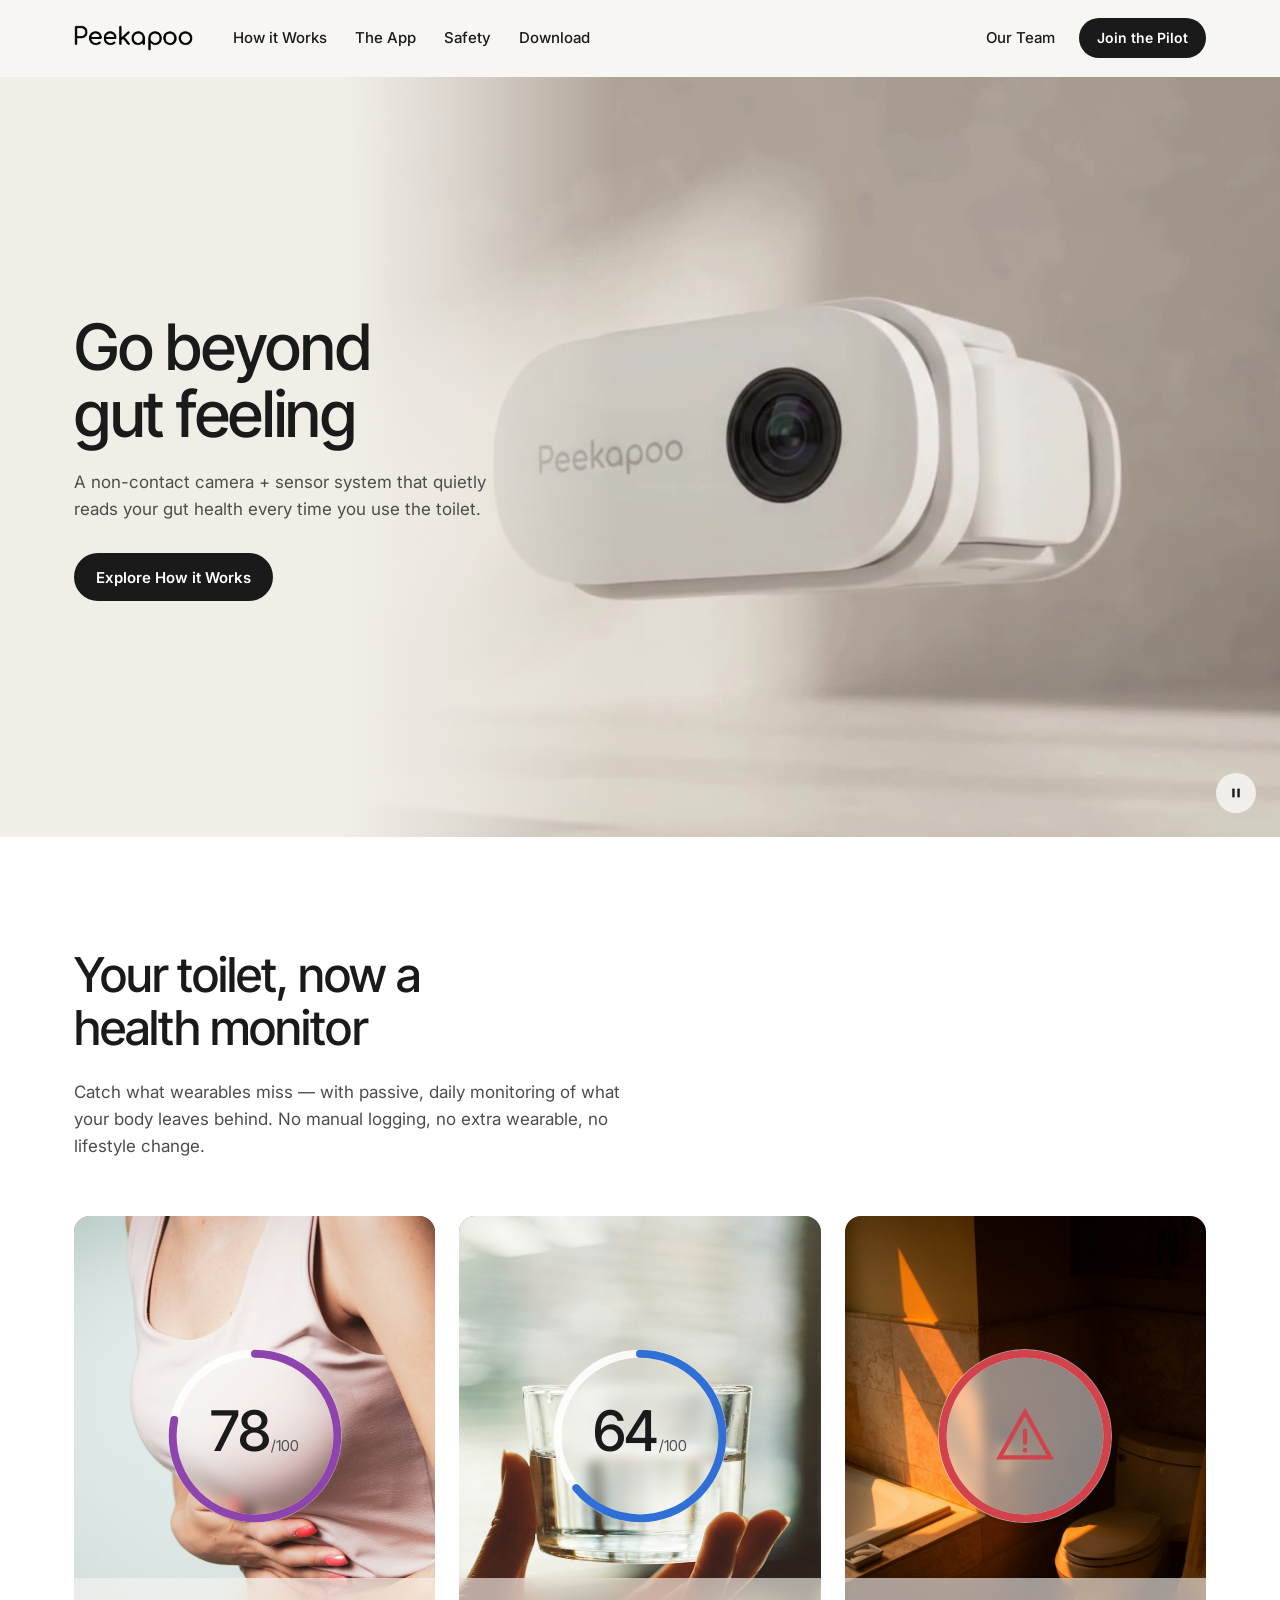
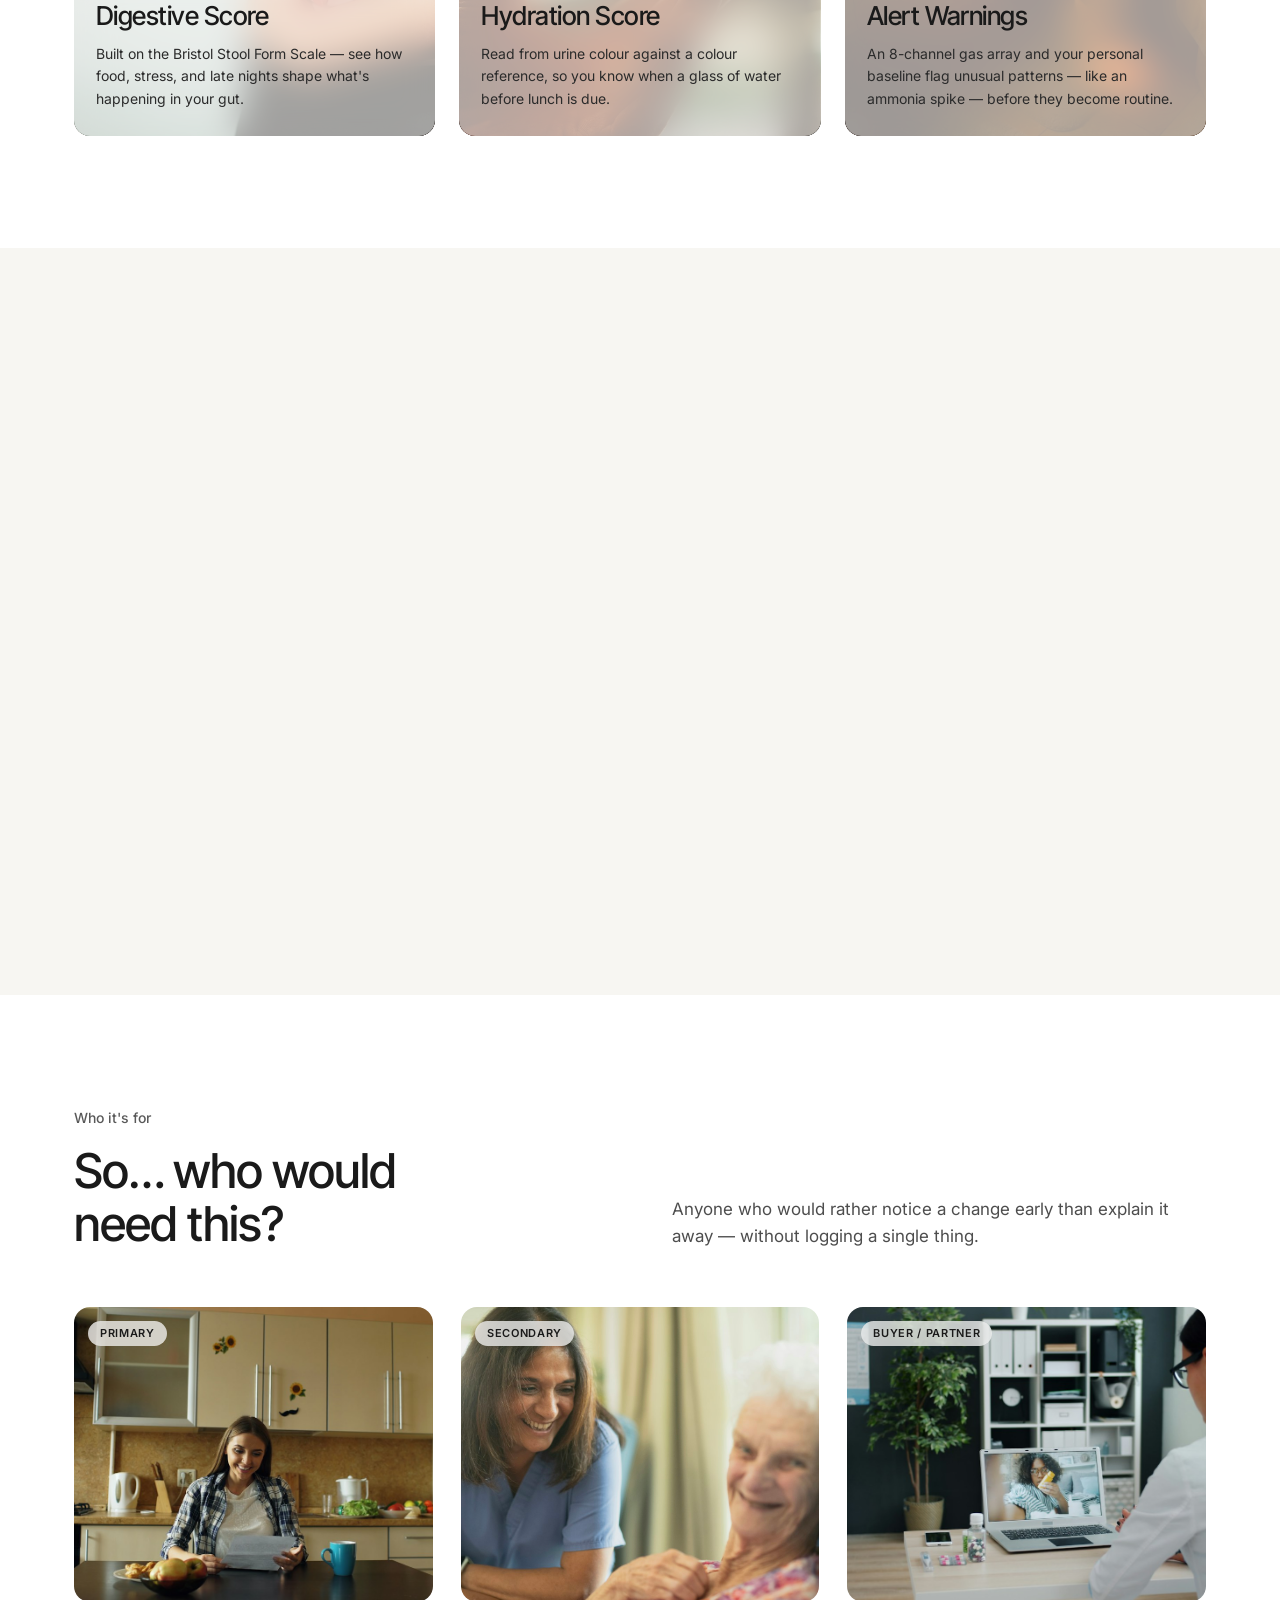
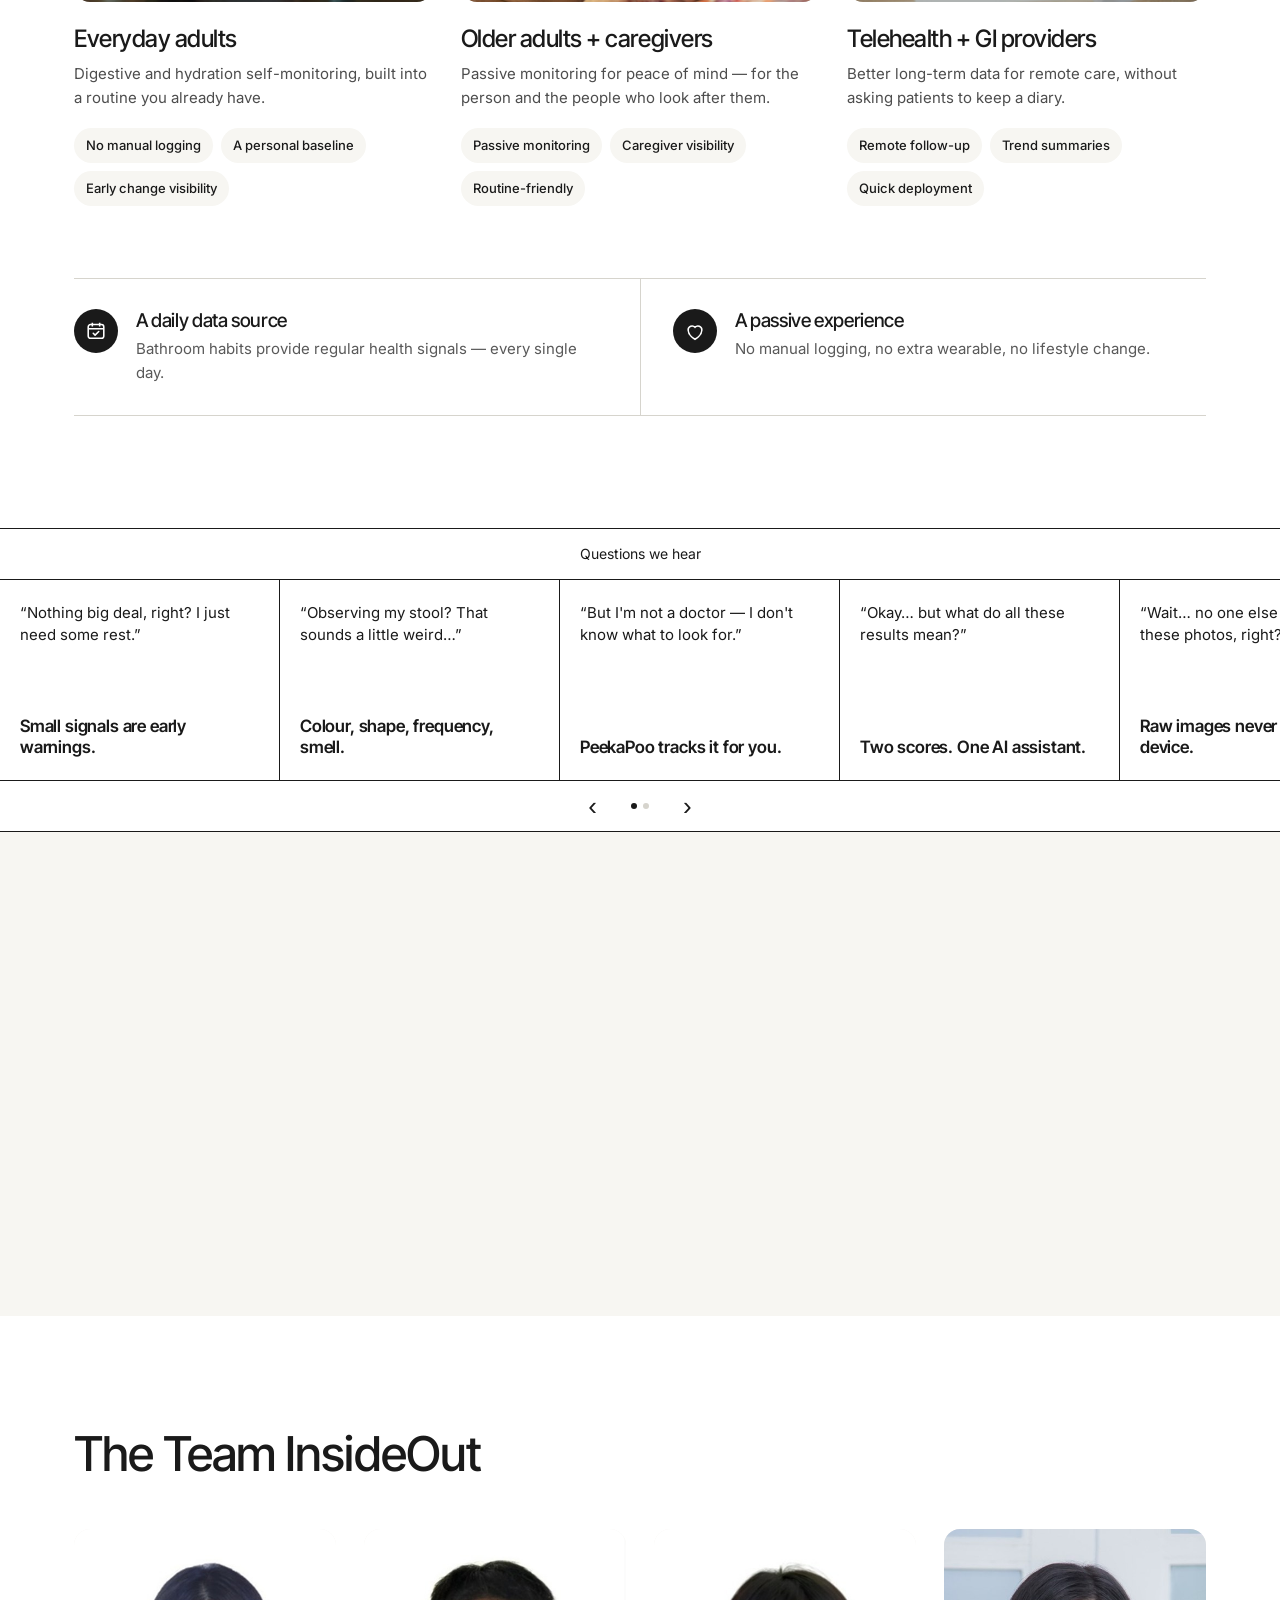
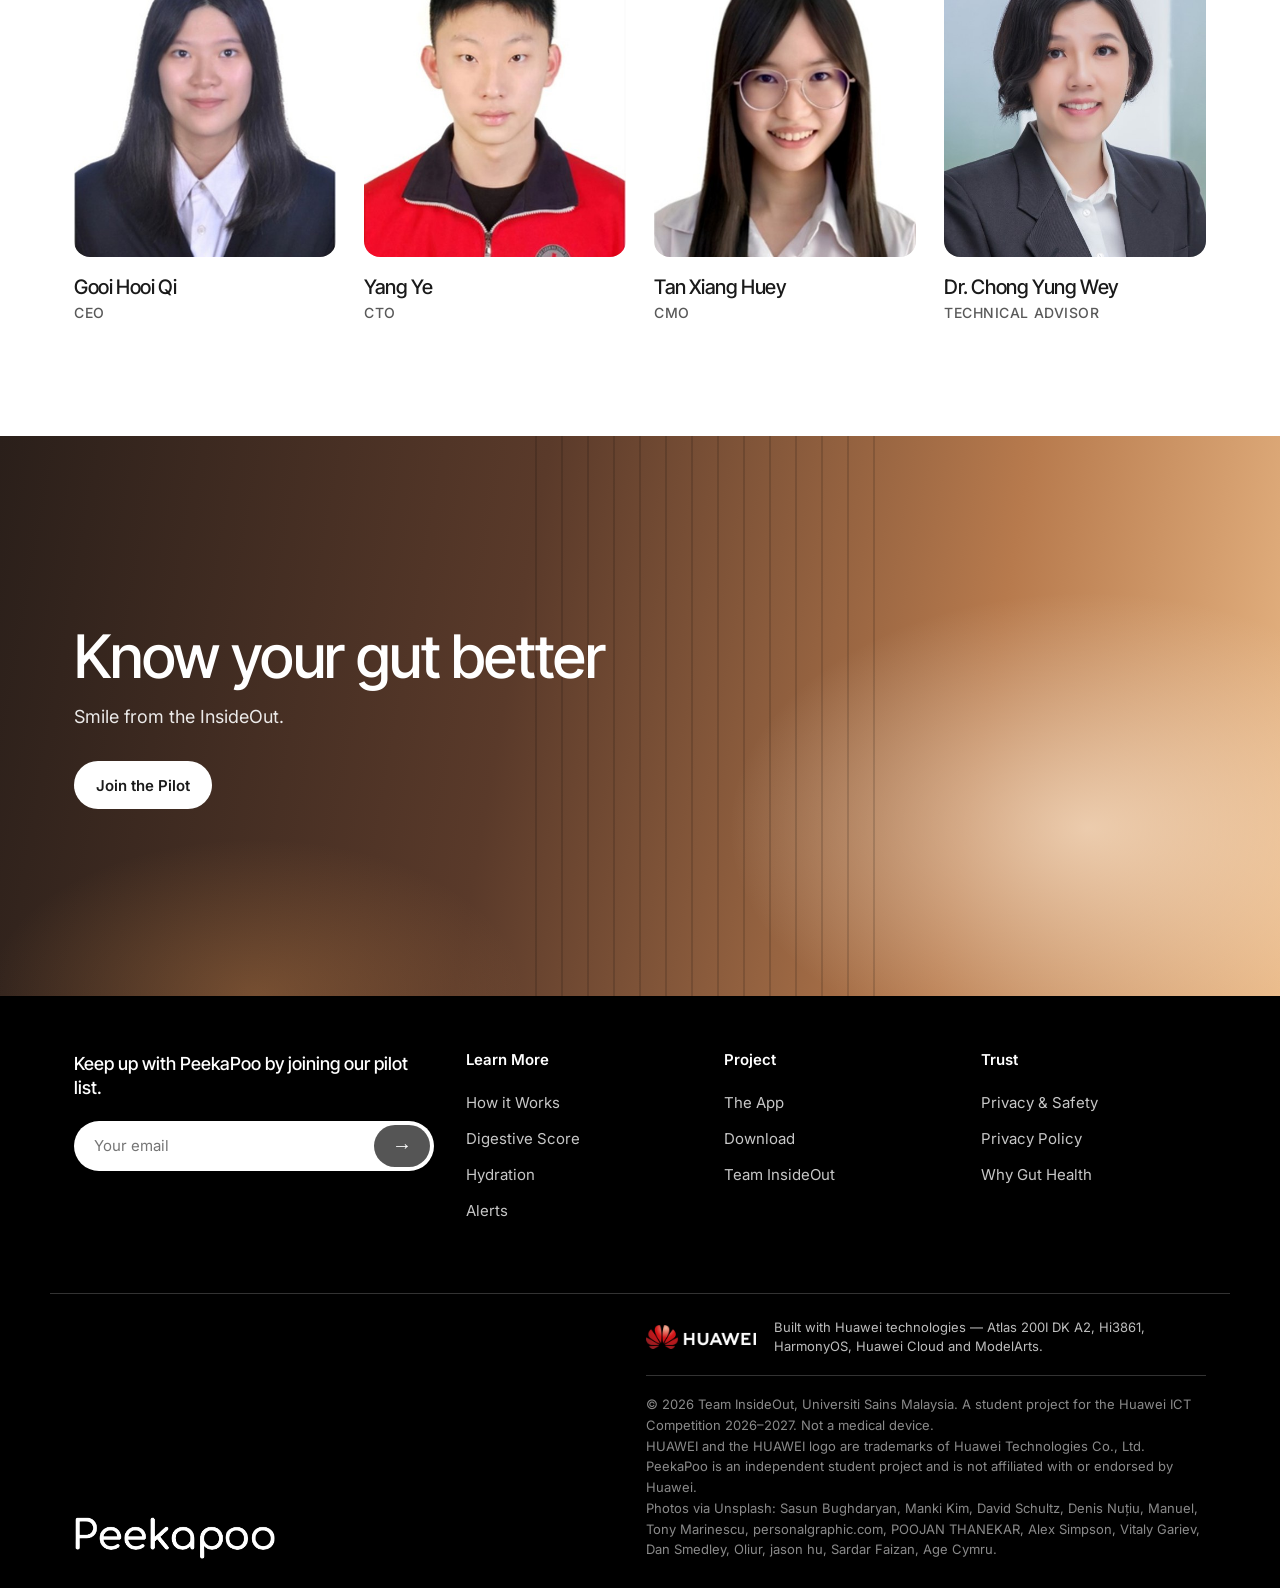
==== commit 769357e7: "Publish privacy policy (contact: newtyang@student.usm.my); footer link on every page Co-Authored-By:" ====
--- a/index.html
+++ b/index.html
@@ -315,7 +315,7 @@
     </div>
     <div>
       <h4>Trust</h4>
-      <a href="safety.html">Privacy &amp; Safety</a><a href="#why">Why Gut Health</a>
+      <a href="safety.html">Privacy &amp; Safety</a><a href="privacy.html">Privacy Policy</a><a href="#why">Why Gut Health</a>
     </div>
   </div>
   <div class="container footer__bottom">
--- a/styles.css
+++ b/styles.css
@@ -529,3 +529,13 @@
 .get-variant .get-steps { margin-top: 12px; }
 .get-variant .btn { margin-top: 4px; }
 .get-variant__text { margin: 8px 0 16px; font-size: 15px; color: var(--ink-2); }
+
+/* ---------- Legal pages ---------- */
+.legal__body { max-width: 760px; }
+.legal__body h1 { margin-bottom: 8px; }
+.legal__body h2 { margin: 48px 0 14px; }
+.legal__body p, .legal__body li { color: var(--ink-2); font-size: 16px; }
+.legal__body p + p { margin-top: 12px; }
+.legal__body ul { margin: 0 0 12px; padding-left: 20px; }
+.legal__body li { margin: 8px 0; }
+.legal__body a { text-underline-offset: 3px; }
